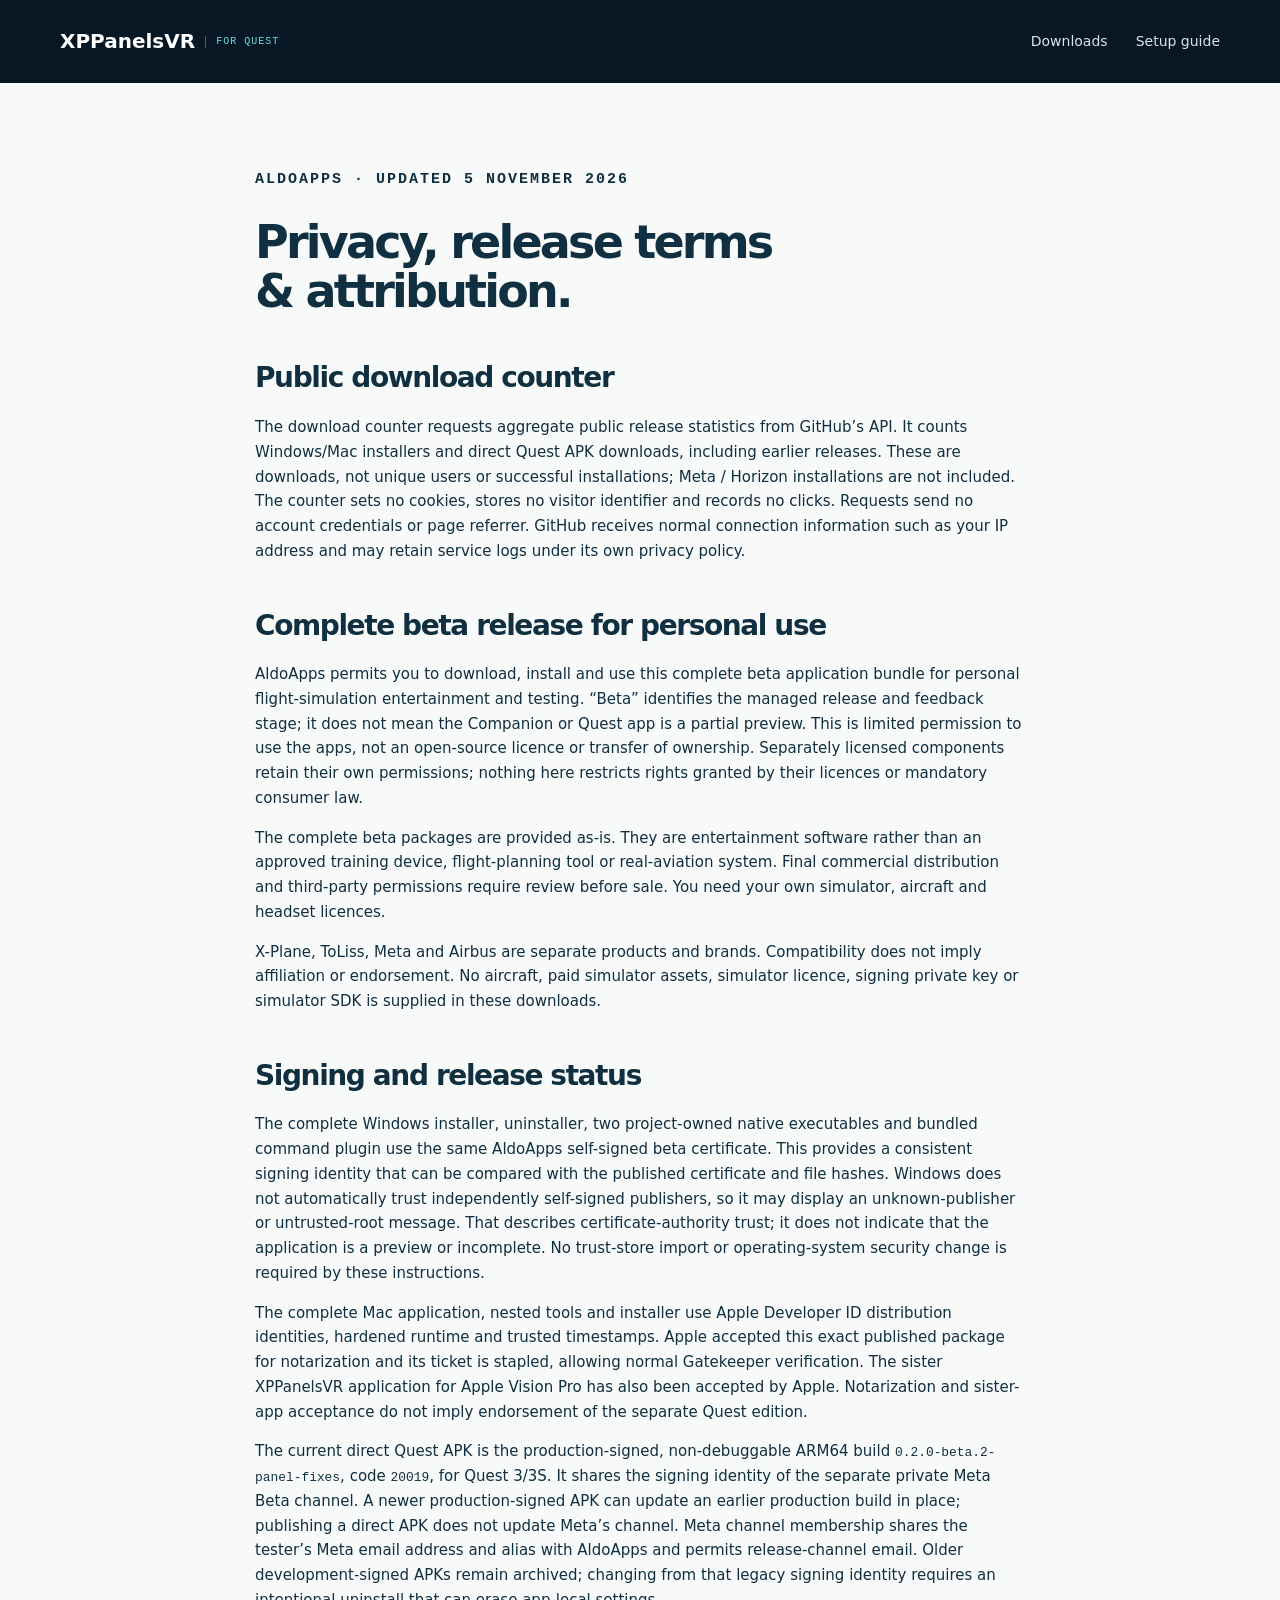
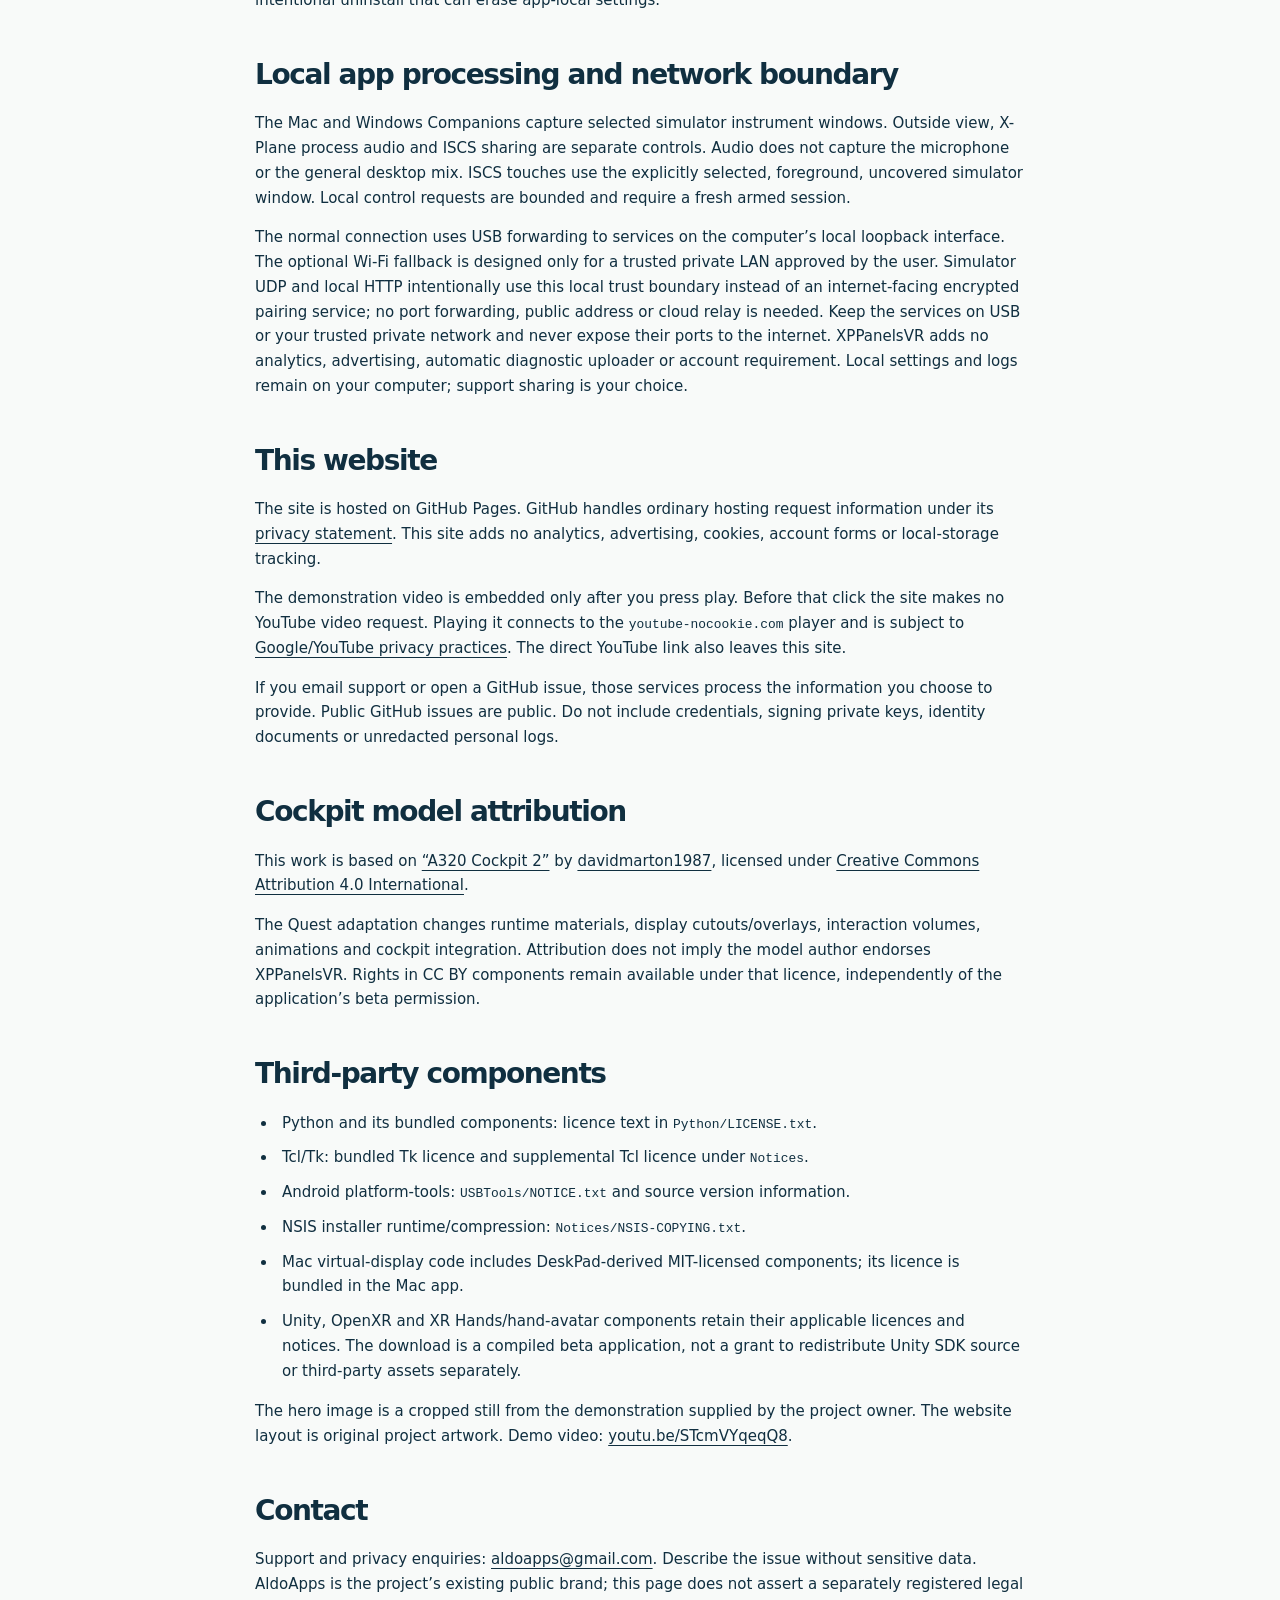
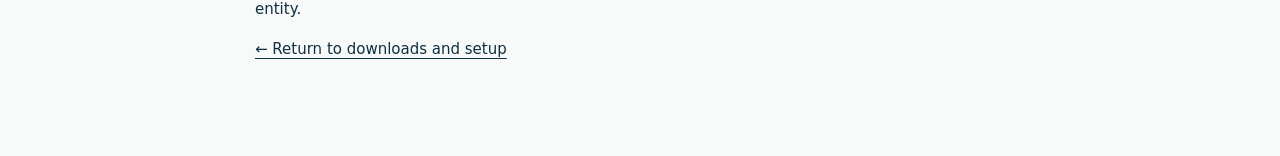
==== notices.html @ 9880e526 "Publish accepted Quest panel corrections and highlight Vision Pro edition" ====
<!doctype html><html lang="en"><head><meta charset="utf-8"><meta name="viewport" content="width=device-width,initial-scale=1"><title>Privacy, release terms &amp; attribution · XPPanelsVR for Quest</title><link rel="stylesheet" href="site.css?v=setup-20261015"><link rel="icon" href="assets/xppanelsvr-app-icon.png" type="image/png"></head><body><header class="nav"><a class="brand" href="index.html">XPPanelsVR <span>FOR QUEST</span></a><nav><a href="index.html#downloads">Downloads</a><a href="index.html#setup">Setup guide</a></nav></header><main class="legal wrap"><p class="eyebrow">ALDOAPPS · UPDATED 5 NOVEMBER 2026</p><h1>Privacy, release terms<br>&amp; attribution.</h1>
<h2>Public download counter</h2><p>The download counter requests aggregate public release statistics from GitHub’s API. It counts Windows/Mac installers and direct Quest APK downloads, including earlier releases. These are downloads, not unique users or successful installations; Meta / Horizon installations are not included. The counter sets no cookies, stores no visitor identifier and records no clicks. Requests send no account credentials or page referrer. GitHub receives normal connection information such as your IP address and may retain service logs under its own privacy policy.</p><h2>Complete beta release for personal use</h2><p>AldoApps permits you to download, install and use this complete beta application bundle for personal flight-simulation entertainment and testing. “Beta” identifies the managed release and feedback stage; it does not mean the Companion or Quest app is a partial preview. This is limited permission to use the apps, not an open-source licence or transfer of ownership. Separately licensed components retain their own permissions; nothing here restricts rights granted by their licences or mandatory consumer law.</p><p>The complete beta packages are provided as-is. They are entertainment software rather than an approved training device, flight-planning tool or real-aviation system. Final commercial distribution and third-party permissions require review before sale. You need your own simulator, aircraft and headset licences.</p><p>X-Plane, ToLiss, Meta and Airbus are separate products and brands. Compatibility does not imply affiliation or endorsement. No aircraft, paid simulator assets, simulator licence, signing private key or simulator SDK is supplied in these downloads.</p>
<h2>Signing and release status</h2><p>The complete Windows installer, uninstaller, two project-owned native executables and bundled command plugin use the same AldoApps self-signed beta certificate. This provides a consistent signing identity that can be compared with the published certificate and file hashes. Windows does not automatically trust independently self-signed publishers, so it may display an unknown-publisher or untrusted-root message. That describes certificate-authority trust; it does not indicate that the application is a preview or incomplete. No trust-store import or operating-system security change is required by these instructions.</p><p>The complete Mac application, nested tools and installer use Apple Developer ID distribution identities, hardened runtime and trusted timestamps. Apple accepted this exact published package for notarization and its ticket is stapled, allowing normal Gatekeeper verification. The sister XPPanelsVR application for Apple Vision Pro has also been accepted by Apple. Notarization and sister-app acceptance do not imply endorsement of the separate Quest edition.</p><p>The current direct Quest APK is the production-signed, non-debuggable ARM64 build <code>0.2.0-beta.2-panel-fixes</code>, code <code>20019</code>, for Quest 3/3S. It shares the signing identity of the separate private Meta Beta channel. A newer production-signed APK can update an earlier production build in place; publishing a direct APK does not update Meta’s channel. Meta channel membership shares the tester’s Meta email address and alias with AldoApps and permits release-channel email. Older development-signed APKs remain archived; changing from that legacy signing identity requires an intentional uninstall that can erase app-local settings.</p>
<h2>Local app processing and network boundary</h2><p>The Mac and Windows Companions capture selected simulator instrument windows. Outside view, X-Plane process audio and ISCS sharing are separate controls. Audio does not capture the microphone or the general desktop mix. ISCS touches use the explicitly selected, foreground, uncovered simulator window. Local control requests are bounded and require a fresh armed session.</p><p>The normal connection uses USB forwarding to services on the computer’s local loopback interface. The optional Wi-Fi fallback is designed only for a trusted private LAN approved by the user. Simulator UDP and local HTTP intentionally use this local trust boundary instead of an internet-facing encrypted pairing service; no port forwarding, public address or cloud relay is needed. Keep the services on USB or your trusted private network and never expose their ports to the internet. XPPanelsVR adds no analytics, advertising, automatic diagnostic uploader or account requirement. Local settings and logs remain on your computer; support sharing is your choice.</p>
<h2>This website</h2><p>The site is hosted on GitHub Pages. GitHub handles ordinary hosting request information under its <a href="https://docs.github.com/en/site-policy/privacy-policies/github-general-privacy-statement">privacy statement</a>. This site adds no analytics, advertising, cookies, account forms or local-storage tracking.</p><p>The demonstration video is embedded only after you press play. Before that click the site makes no YouTube video request. Playing it connects to the <code>youtube-nocookie.com</code> player and is subject to <a href="https://policies.google.com/privacy">Google/YouTube privacy practices</a>. The direct YouTube link also leaves this site.</p><p>If you email support or open a GitHub issue, those services process the information you choose to provide. Public GitHub issues are public. Do not include credentials, signing private keys, identity documents or unredacted personal logs.</p>
<h2>Cockpit model attribution</h2><p>This work is based on <a href="https://sketchfab.com/3d-models/a320-cockpit-2-5fb0c671a91042c1a9d8f2cf3e2df021">“A320 Cockpit 2”</a> by <a href="https://sketchfab.com/davidmarton1987">davidmarton1987</a>, licensed under <a href="https://creativecommons.org/licenses/by/4.0/">Creative Commons Attribution 4.0 International</a>.</p><p>The Quest adaptation changes runtime materials, display cutouts/overlays, interaction volumes, animations and cockpit integration. Attribution does not imply the model author endorses XPPanelsVR. Rights in CC BY components remain available under that licence, independently of the application’s beta permission.</p>
<h2>Third-party components</h2><ul><li>Python and its bundled components: licence text in <code>Python/LICENSE.txt</code>.</li><li>Tcl/Tk: bundled Tk licence and supplemental Tcl licence under <code>Notices</code>.</li><li>Android platform-tools: <code>USBTools/NOTICE.txt</code> and source version information.</li><li>NSIS installer runtime/compression: <code>Notices/NSIS-COPYING.txt</code>.</li><li>Mac virtual-display code includes DeskPad-derived MIT-licensed components; its licence is bundled in the Mac app.</li><li>Unity, OpenXR and XR Hands/hand-avatar components retain their applicable licences and notices. The download is a compiled beta application, not a grant to redistribute Unity SDK source or third-party assets separately.</li></ul><p>The hero image is a cropped still from the demonstration supplied by the project owner. The website layout is original project artwork. Demo video: <a href="https://youtu.be/STcmVYqeqQ8">youtu.be/STcmVYqeqQ8</a>.</p>
<h2>Contact</h2><p>Support and privacy enquiries: <a href="mailto:aldoapps@gmail.com">aldoapps@gmail.com</a>. Describe the issue without sensitive data. AldoApps is the project’s existing public brand; this page does not assert a separately registered legal entity.</p><p><a href="index.html">← Return to downloads and setup</a></p></main></body></html>
---- site.css ----
@charset "UTF-8";
:root{--ink:#102f40;--navy:#071723;--cyan:#66e0e1;--paper:#f8faf9;--muted:#57707b;--line:#cedbdc}*{box-sizing:border-box}html{scroll-behavior:smooth;scroll-padding-top:30px}body{margin:0;background:var(--paper);color:var(--ink);font:16px/1.65 "Segoe UI",system-ui,sans-serif}a{color:inherit;text-underline-offset:4px}a:hover{text-decoration-thickness:2px}button,a{touch-action:manipulation}button:focus-visible,a:focus-visible,summary:focus-visible{outline:3px solid #df8b2c;outline-offset:5px}.wrap{max-width:1240px;margin:auto;padding-left:40px;padding-right:40px}.skip{position:absolute;top:-100px;left:20px;z-index:9;background:white;padding:10px}.skip:focus{top:10px}.nav{display:flex;align-items:center;justify-content:space-between;gap:24px;padding-top:25px;padding-bottom:25px;background:var(--navy);color:white;max-width:none;padding-left:max(40px,calc((100vw - 1160px)/2));padding-right:max(40px,calc((100vw - 1160px)/2))}.brand{display:flex;align-items:center;gap:10px;font-weight:650;text-decoration:none;font-size:20px;white-space:nowrap}.brand span{font:10px/1.2 monospace;color:var(--cyan);letter-spacing:1px;border-left:1px solid #47606b;padding-left:10px}.nav nav{display:flex;gap:28px}.nav nav a{text-decoration:none;font-size:14px;color:#d8e6ea}.hero{max-width:none;background:var(--navy);color:white;display:grid;grid-template-columns:1fr 1.05fr;gap:55px;align-items:center;padding-top:80px;padding-bottom:90px;padding-left:max(40px,calc((100vw - 1160px)/2));padding-right:max(40px,calc((100vw - 1160px)/2))}.eyebrow{font:11px/1.6 ui-monospace,monospace;letter-spacing:2px;font-weight:600}.hero .eyebrow{color:#b5d8db}.dot{display:inline-block;width:7px;height:7px;border-radius:50%;background:var(--cyan);margin-right:8px}h1{font-size:clamp(42px,4.8vw,68px);line-height:1.07;letter-spacing:-2.8px;font-weight:550;margin:26px 0}h1 em{color:var(--cyan);font-style:normal}.intro{font-size:18px;max-width:520px;color:#c4d7de;line-height:1.7}.actions{display:flex;align-items:center;gap:26px;flex-wrap:wrap;margin:30px 0}.button{display:inline-flex;justify-content:center;align-items:center;gap:28px;padding:13px 22px;border-radius:4px;text-decoration:none;font-weight:650;font-size:14px;min-height:48px}.button:hover{filter:brightness(1.07)}.primary{background:var(--cyan);color:var(--navy)}.dark{background:var(--ink);color:white}.text-link{font-size:14px}.hero-note{font-size:11px;line-height:1.9;color:#8da9b8;margin-top:28px}.demo-shot{margin:0;min-width:0;overflow:hidden;border:1px solid #395363;background:#102633;border-radius:12px;box-shadow:0 30px 90px #0005}.demo-shot>a{display:block}.demo-shot img{display:block;width:100%;height:auto}.demo-shot figcaption{display:flex;justify-content:space-between;gap:12px;padding:15px 18px;color:#b5ced7;font-size:11px}.demo-shot figcaption a{color:var(--cyan);white-space:nowrap}.connection{background:#133341;color:#d7e7e9;font:10px ui-monospace,monospace;letter-spacing:1px;padding:24px 0}.connection .wrap{display:flex;align-items:center;justify-content:center;gap:20px}.connection i{height:1px;background:#537782;flex:1;max-width:75px}.connection strong{color:var(--cyan);font-weight:500}.minimum-requirements{background:#dce7e5;border-bottom:1px solid #c5d4d2}.minimum-requirements .wrap{display:flex;align-items:flex-start;gap:22px;padding-top:18px;padding-bottom:18px}.minimum-requirements strong{flex:0 0 auto;color:var(--ink);font-size:13px}.minimum-requirements span{color:#425f69;font-size:13px;line-height:1.55}.section{padding-top:90px;padding-bottom:90px}.section-heading{max-width:760px;margin-bottom:42px}.section-heading .eyebrow{color:#41717b}h2{font-size:clamp(30px,3.5vw,43px);line-height:1.2;letter-spacing:-1.4px;font-weight:550;margin:14px 0 20px}.section-heading>p:last-child{color:var(--muted);font-size:17px}h3{font-size:25px;line-height:1.3;letter-spacing:-.6px;font-weight:600;margin:14px 0 20px}.video-shell{background:#102633;border-radius:8px;aspect-ratio:16/9;overflow:hidden;max-width:100%}.video-load{height:100%;width:100%;border:0;color:#eaf5f4;background:radial-gradient(ellipse at 50% 100%,#285361,#0d2532 75%);display:flex;align-items:center;justify-content:center;flex-direction:column;gap:16px;cursor:pointer;font:inherit;padding:25px}.play{height:76px;width:76px;background:var(--cyan);color:var(--navy);display:grid;place-items:center;border-radius:50%;font-size:26px}.video-load strong{font-size:clamp(18px,3vw,28px);font-weight:550}.video-load>span:last-child{font-size:12px;color:#b4ced6}.video-shell iframe{border:0;width:100%;height:100%}.caption{font-size:11px;color:var(--muted);margin-top:14px}.pale{background:#eaf0ee}.download-grid{display:grid;grid-template-columns:repeat(3,minmax(0,1fr));gap:24px}.download{background:var(--paper);padding:32px;border:1px solid #cbd8d7;border-radius:6px}.platform{font:11px monospace;letter-spacing:1.5px;border-bottom:1px solid var(--line);padding-bottom:20px;display:flex;justify-content:space-between}.platform span{color:#78949a}.download h3{font-size:30px}.download>p:not(.badge){max-width:440px}.badge{font:9px/1.7 monospace;letter-spacing:.6px;color:#356274;margin:24px 0 12px}.small{font-size:12px;color:var(--muted)}.notice{border-left:3px solid #bf8b42;padding:4px 0 4px 15px;font-size:13px;line-height:1.7}.download>.button{width:100%;margin:0 0 7px}.download>a:last-child{font-size:12px}.verification{margin-top:35px;border-top:1px solid #c6d3d2;padding-top:15px}.verification h3{font-size:21px}.verification>p{max-width:850px;font-size:14px}pre{max-width:100%;overflow:auto;padding:20px;background:#102d3b;color:#d1f1ee;font:12px/1.9 ui-monospace,monospace;border-radius:5px}code{font-family:ui-monospace,monospace;font-size:.86em;overflow-wrap:anywhere}pre code{font-size:inherit;overflow-wrap:normal}.guide{display:grid;grid-template-columns:250px 1fr;gap:70px}.guide aside{align-self:start;position:sticky;top:25px;border-left:1px solid var(--line);display:flex;flex-direction:column;gap:17px;padding-left:20px;font-size:12px}.guide aside a{color:#53707a;text-decoration:none}.guide-body article{margin-bottom:55px;padding-bottom:35px;border-bottom:1px solid var(--line);scroll-margin-top:30px}.guide-body article:last-child{border:0;margin:0;padding:0}.guide-body p,.guide-body li,.guide-body dd{font-size:14px;color:#425e6b}ol,ul{padding-left:22px}li{padding-left:5px;margin:10px 0}.step{font:10px monospace!important;letter-spacing:1.5px;color:#327b88!important}dt{font-weight:650;margin-top:22px}dd{margin:6px 0 0}.faq{border-top:1px solid #bfcece;max-width:930px}.faq details{border-bottom:1px solid #bfcece;padding:22px 0}.faq summary{font-weight:600;cursor:pointer;padding-right:15px}.faq details p{max-width:800px;font-size:14px;color:#4c6874}.limits{margin-top:60px;max-width:930px;padding:28px 32px;background:#dce7e5;border-radius:6px}.limits h3{font-size:22px}.limits p,.limits li{font-size:13px;color:#425f69}.support{max-width:850px;margin-left:auto;margin-right:auto;text-align:center}.support>p{color:var(--muted)}.support .actions{justify-content:center}.support .small{max-width:650px;margin:20px auto}footer{border-top:1px solid var(--line);padding-top:30px;padding-bottom:35px;display:flex;gap:30px;justify-content:space-between;font-size:11px;color:var(--muted)}footer div{display:flex;gap:22px;flex-wrap:wrap;align-items:center}footer strong{color:var(--ink)}.legal{max-width:850px;padding-top:70px;padding-bottom:80px}.legal p,.legal li{font-size:15px}.legal h2{font-size:28px;margin-top:45px}.legal h1{font-size:46px;color:var(--ink)}@media(max-width:1000px){.download-grid{grid-template-columns:repeat(2,minmax(0,1fr))}.hero{gap:30px;padding-top:55px;padding-bottom:60px}.hero h1{font-size:48px}.guide{grid-template-columns:190px 1fr;gap:35px}}@media(max-width:720px){.wrap{padding-left:22px;padding-right:22px}.nav{padding:18px 22px;align-items:flex-start;flex-direction:column;gap:18px}.nav nav{gap:22px;font-size:12px;flex-wrap:wrap}.hero{grid-template-columns:1fr;padding:40px 22px 55px;gap:40px}.hero h1{font-size:53px;letter-spacing:-2px}.intro{font-size:16px}.demo-shot{width:100%;max-width:580px}.hero .eyebrow{overflow-wrap:anywhere}.demo-shot figcaption{padding:12px;font-size:10px}.connection .wrap{flex-wrap:wrap;gap:12px;justify-content:flex-start}.connection i{max-width:20px;flex:0 0 20px}.connection{font-size:9px;letter-spacing:.4px}.minimum-requirements .wrap{display:block}.minimum-requirements strong{display:block;margin-bottom:5px}.section{padding-top:55px;padding-bottom:55px}.download-grid{grid-template-columns:1fr}.download{padding:25px}.guide{display:block}.guide aside{position:static;display:grid;grid-template-columns:1fr 1fr;gap:12px;margin-bottom:40px;font-size:11px}.guide-body article{margin-bottom:36px;padding-bottom:24px}.limits{padding:20px}.caption{line-height:1.9}.video-load{gap:12px}.play{width:55px;height:55px;font-size:20px}footer{flex-direction:column;gap:15px}footer div{gap:18px}.legal h1{font-size:36px}pre{font-size:11px;padding:15px}}@media(prefers-reduced-motion:reduce){html{scroll-behavior:auto}}

.brand img{border-radius:12px;object-fit:cover}.download-app-icon{display:block;border-radius:18px;margin:22px 0 12px;object-fit:cover}

.download-stats{margin-top:32px;padding:26px;background:#fff;border:1px solid #c6d3d2;border-radius:6px}.download-stats h3{font-size:22px;margin-top:0}.download-counts{display:grid;grid-template-columns:repeat(4,minmax(0,1fr));gap:20px;margin:20px 0}.download-counts dt{font-size:12px;font-weight:500;margin:0;color:var(--muted)}.download-counts dd{font-size:32px;font-weight:700;margin:6px 0 0;color:var(--ink);overflow-wrap:anywhere}.download-stats p:last-child{margin-bottom:0}@media(max-width:720px){.download-counts{grid-template-columns:repeat(2,minmax(0,1fr))}.download-stats{padding:20px}.download-counts dd{font-size:27px}}
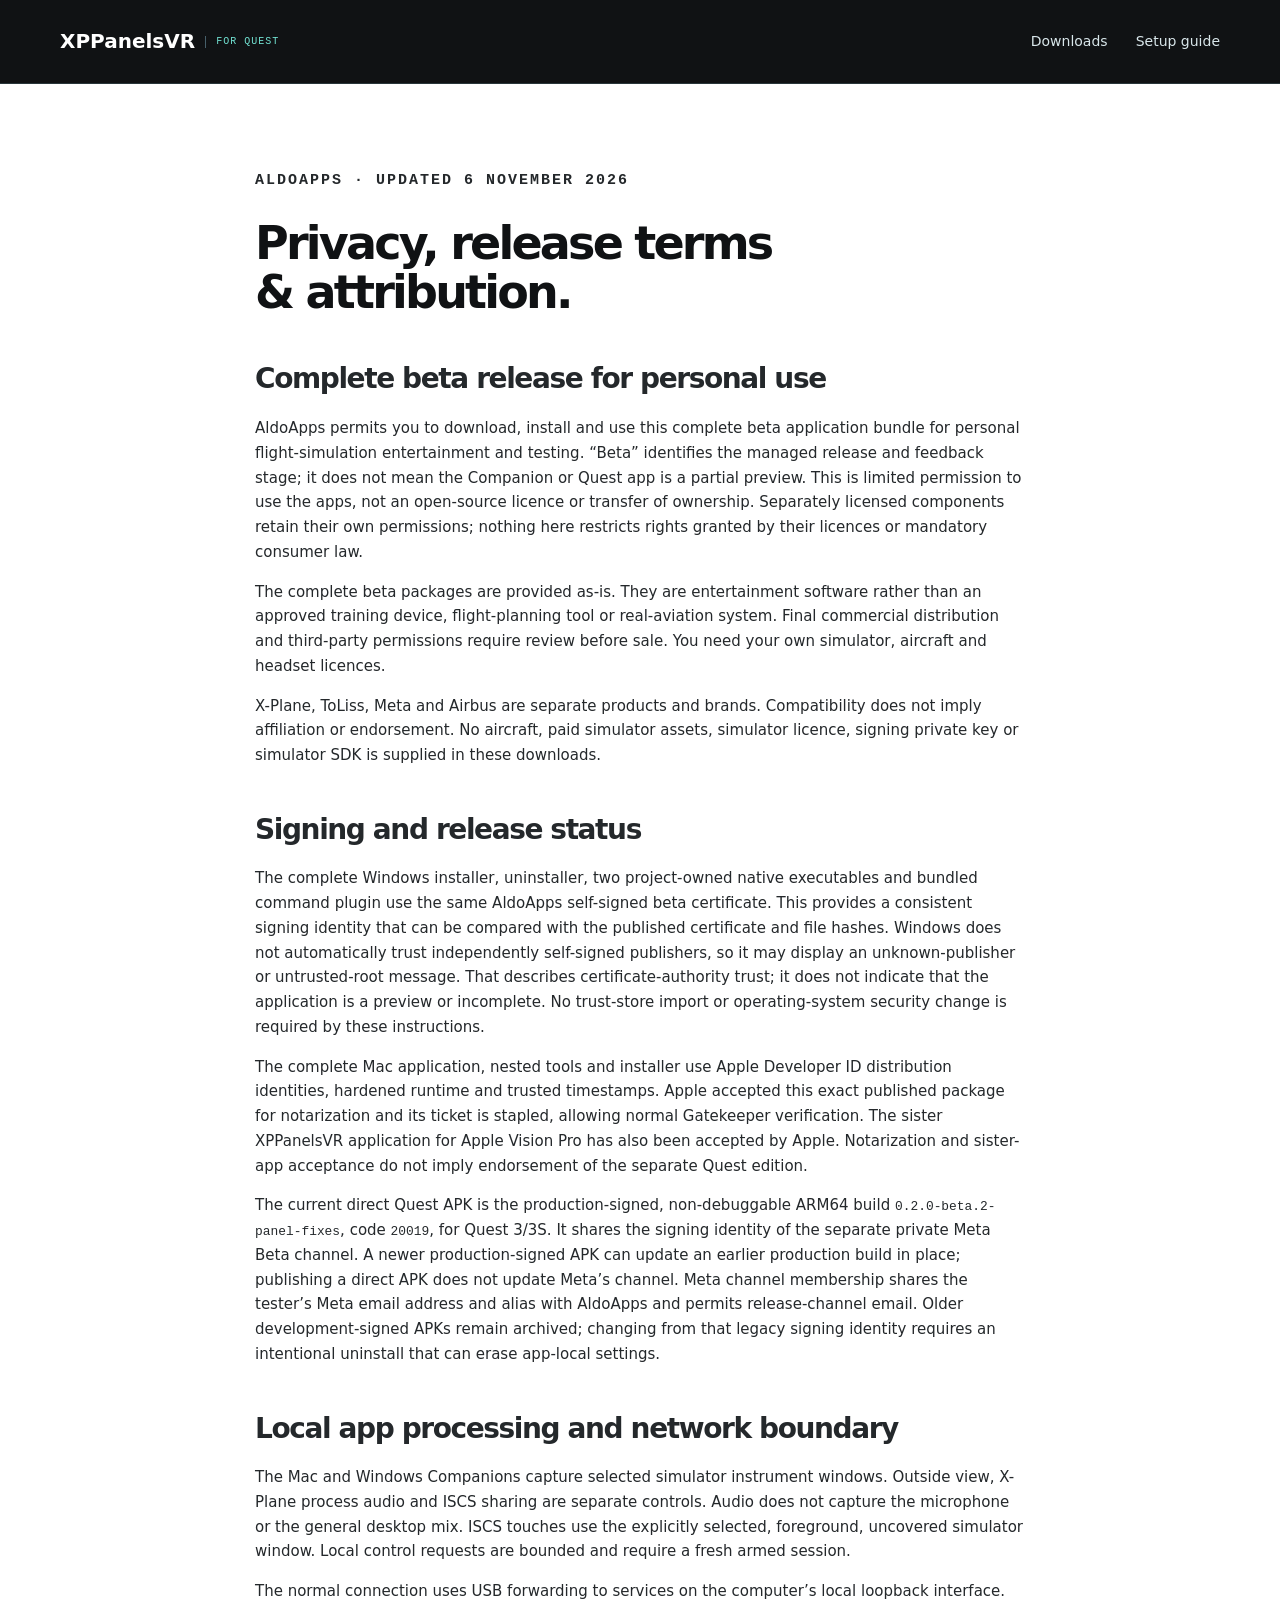
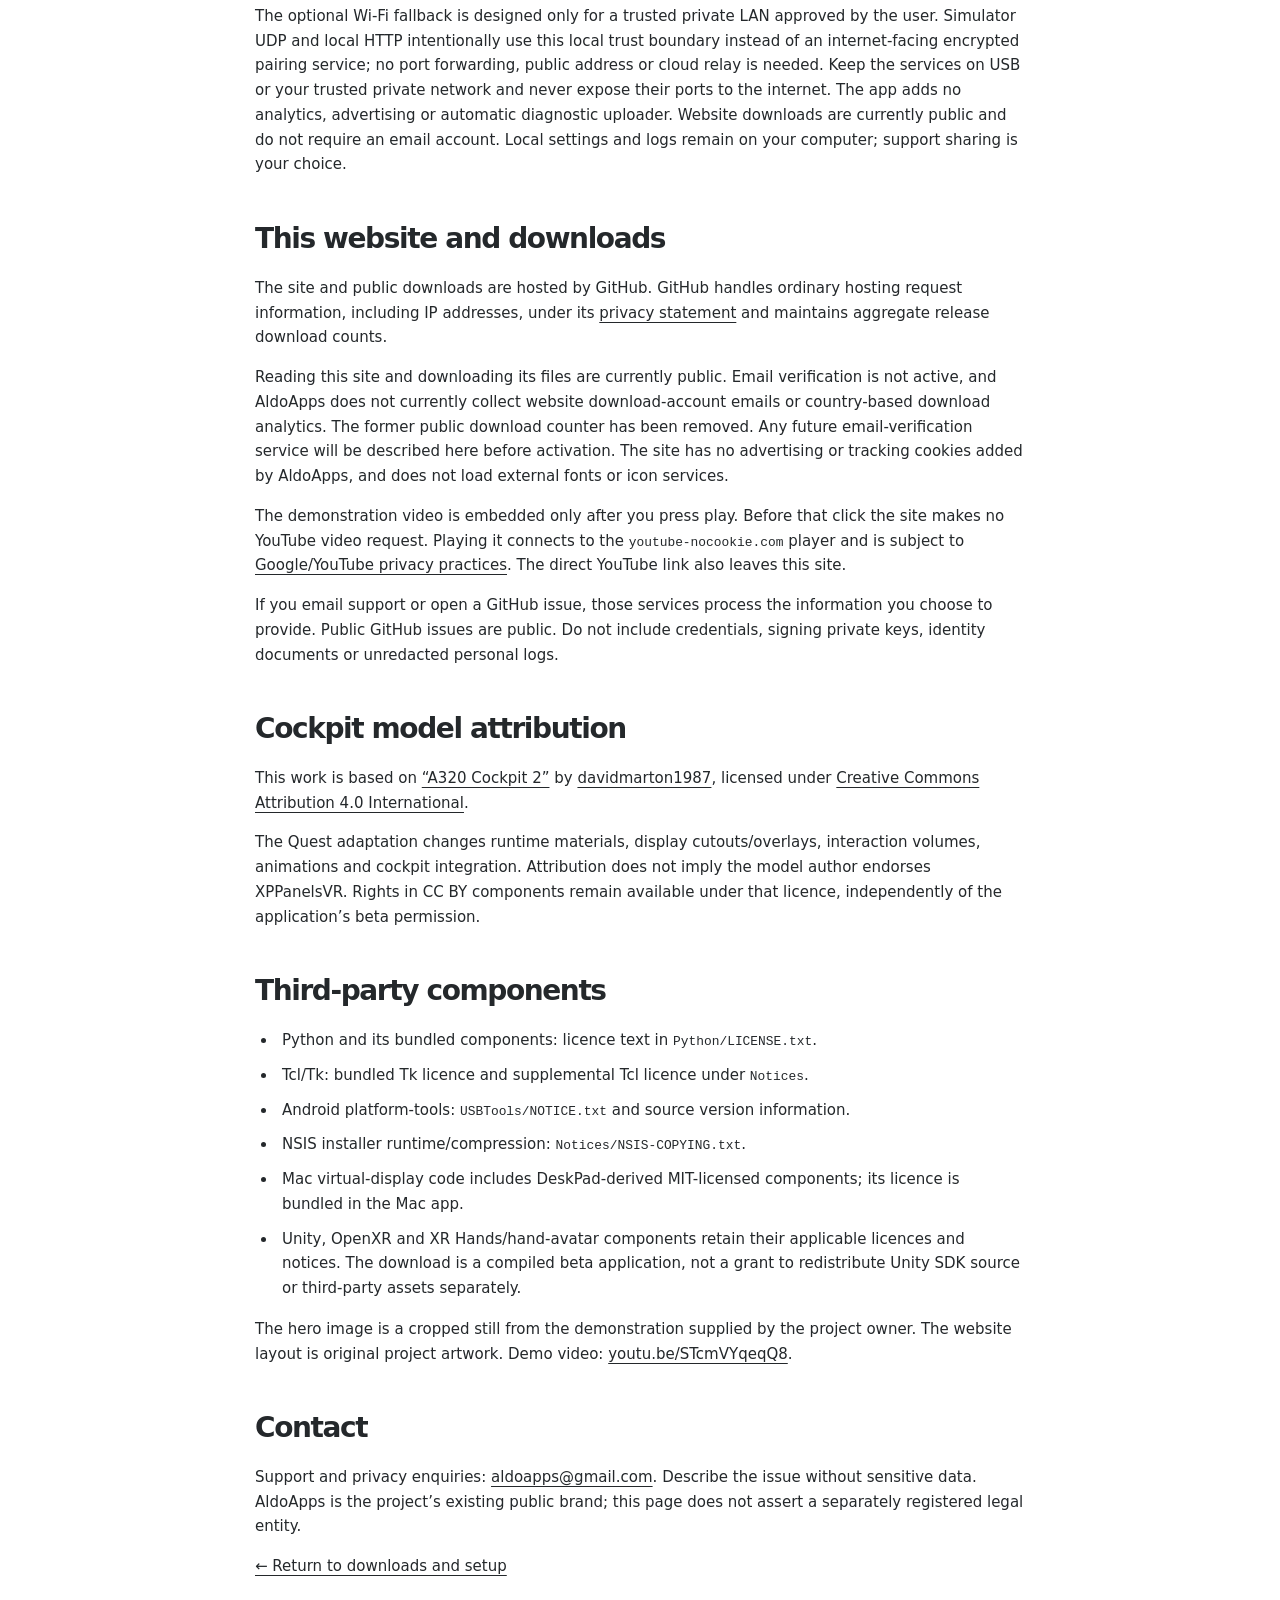
==== commit 9f25f6cc: "Publish reviewed Quest intro and platform download buttons" ====
--- a/notices.html
+++ b/notices.html
@@ -1,8 +1,8 @@
-<!doctype html><html lang="en"><head><meta charset="utf-8"><meta name="viewport" content="width=device-width,initial-scale=1"><title>Privacy, release terms &amp; attribution · XPPanelsVR for Quest</title><link rel="stylesheet" href="site.css?v=setup-20261015"><link rel="icon" href="assets/xppanelsvr-app-icon.png" type="image/png"></head><body><header class="nav"><a class="brand" href="index.html">XPPanelsVR <span>FOR QUEST</span></a><nav><a href="index.html#downloads">Downloads</a><a href="index.html#setup">Setup guide</a></nav></header><main class="legal wrap"><p class="eyebrow">ALDOAPPS · UPDATED 5 NOVEMBER 2026</p><h1>Privacy, release terms<br>&amp; attribution.</h1>
-<h2>Public download counter</h2><p>The download counter requests aggregate public release statistics from GitHub’s API. It counts Windows/Mac installers and direct Quest APK downloads, including earlier releases. These are downloads, not unique users or successful installations; Meta / Horizon installations are not included. The counter sets no cookies, stores no visitor identifier and records no clicks. Requests send no account credentials or page referrer. GitHub receives normal connection information such as your IP address and may retain service logs under its own privacy policy.</p><h2>Complete beta release for personal use</h2><p>AldoApps permits you to download, install and use this complete beta application bundle for personal flight-simulation entertainment and testing. “Beta” identifies the managed release and feedback stage; it does not mean the Companion or Quest app is a partial preview. This is limited permission to use the apps, not an open-source licence or transfer of ownership. Separately licensed components retain their own permissions; nothing here restricts rights granted by their licences or mandatory consumer law.</p><p>The complete beta packages are provided as-is. They are entertainment software rather than an approved training device, flight-planning tool or real-aviation system. Final commercial distribution and third-party permissions require review before sale. You need your own simulator, aircraft and headset licences.</p><p>X-Plane, ToLiss, Meta and Airbus are separate products and brands. Compatibility does not imply affiliation or endorsement. No aircraft, paid simulator assets, simulator licence, signing private key or simulator SDK is supplied in these downloads.</p>
+<!doctype html><html lang="en"><head><meta charset="utf-8"><meta name="viewport" content="width=device-width,initial-scale=1"><title>Privacy, release terms &amp; attribution · XPPanelsVR for Quest</title><link rel="stylesheet" href="site.css?v=setup-20261015"><link rel="icon" href="assets/xppanelsvr-app-icon.png" type="image/png"><script src="auth-config.js" defer></script><script src="download-auth.js" defer></script></head><body><header class="nav"><a class="brand" href="index.html">XPPanelsVR <span>FOR QUEST</span></a><nav><a href="index.html#downloads">Downloads</a><a href="index.html#setup">Setup guide</a></nav></header><main class="legal wrap"><p class="eyebrow">ALDOAPPS · UPDATED 6 NOVEMBER 2026</p><h1>Privacy, release terms<br>&amp; attribution.</h1>
+<h2>Complete beta release for personal use</h2><p>AldoApps permits you to download, install and use this complete beta application bundle for personal flight-simulation entertainment and testing. “Beta” identifies the managed release and feedback stage; it does not mean the Companion or Quest app is a partial preview. This is limited permission to use the apps, not an open-source licence or transfer of ownership. Separately licensed components retain their own permissions; nothing here restricts rights granted by their licences or mandatory consumer law.</p><p>The complete beta packages are provided as-is. They are entertainment software rather than an approved training device, flight-planning tool or real-aviation system. Final commercial distribution and third-party permissions require review before sale. You need your own simulator, aircraft and headset licences.</p><p>X-Plane, ToLiss, Meta and Airbus are separate products and brands. Compatibility does not imply affiliation or endorsement. No aircraft, paid simulator assets, simulator licence, signing private key or simulator SDK is supplied in these downloads.</p>
 <h2>Signing and release status</h2><p>The complete Windows installer, uninstaller, two project-owned native executables and bundled command plugin use the same AldoApps self-signed beta certificate. This provides a consistent signing identity that can be compared with the published certificate and file hashes. Windows does not automatically trust independently self-signed publishers, so it may display an unknown-publisher or untrusted-root message. That describes certificate-authority trust; it does not indicate that the application is a preview or incomplete. No trust-store import or operating-system security change is required by these instructions.</p><p>The complete Mac application, nested tools and installer use Apple Developer ID distribution identities, hardened runtime and trusted timestamps. Apple accepted this exact published package for notarization and its ticket is stapled, allowing normal Gatekeeper verification. The sister XPPanelsVR application for Apple Vision Pro has also been accepted by Apple. Notarization and sister-app acceptance do not imply endorsement of the separate Quest edition.</p><p>The current direct Quest APK is the production-signed, non-debuggable ARM64 build <code>0.2.0-beta.2-panel-fixes</code>, code <code>20019</code>, for Quest 3/3S. It shares the signing identity of the separate private Meta Beta channel. A newer production-signed APK can update an earlier production build in place; publishing a direct APK does not update Meta’s channel. Meta channel membership shares the tester’s Meta email address and alias with AldoApps and permits release-channel email. Older development-signed APKs remain archived; changing from that legacy signing identity requires an intentional uninstall that can erase app-local settings.</p>
-<h2>Local app processing and network boundary</h2><p>The Mac and Windows Companions capture selected simulator instrument windows. Outside view, X-Plane process audio and ISCS sharing are separate controls. Audio does not capture the microphone or the general desktop mix. ISCS touches use the explicitly selected, foreground, uncovered simulator window. Local control requests are bounded and require a fresh armed session.</p><p>The normal connection uses USB forwarding to services on the computer’s local loopback interface. The optional Wi-Fi fallback is designed only for a trusted private LAN approved by the user. Simulator UDP and local HTTP intentionally use this local trust boundary instead of an internet-facing encrypted pairing service; no port forwarding, public address or cloud relay is needed. Keep the services on USB or your trusted private network and never expose their ports to the internet. XPPanelsVR adds no analytics, advertising, automatic diagnostic uploader or account requirement. Local settings and logs remain on your computer; support sharing is your choice.</p>
-<h2>This website</h2><p>The site is hosted on GitHub Pages. GitHub handles ordinary hosting request information under its <a href="https://docs.github.com/en/site-policy/privacy-policies/github-general-privacy-statement">privacy statement</a>. This site adds no analytics, advertising, cookies, account forms or local-storage tracking.</p><p>The demonstration video is embedded only after you press play. Before that click the site makes no YouTube video request. Playing it connects to the <code>youtube-nocookie.com</code> player and is subject to <a href="https://policies.google.com/privacy">Google/YouTube privacy practices</a>. The direct YouTube link also leaves this site.</p><p>If you email support or open a GitHub issue, those services process the information you choose to provide. Public GitHub issues are public. Do not include credentials, signing private keys, identity documents or unredacted personal logs.</p>
+<h2>Local app processing and network boundary</h2><p>The Mac and Windows Companions capture selected simulator instrument windows. Outside view, X-Plane process audio and ISCS sharing are separate controls. Audio does not capture the microphone or the general desktop mix. ISCS touches use the explicitly selected, foreground, uncovered simulator window. Local control requests are bounded and require a fresh armed session.</p><p>The normal connection uses USB forwarding to services on the computer’s local loopback interface. The optional Wi-Fi fallback is designed only for a trusted private LAN approved by the user. Simulator UDP and local HTTP intentionally use this local trust boundary instead of an internet-facing encrypted pairing service; no port forwarding, public address or cloud relay is needed. Keep the services on USB or your trusted private network and never expose their ports to the internet. The app adds no analytics, advertising or automatic diagnostic uploader. Website downloads are currently public and do not require an email account. Local settings and logs remain on your computer; support sharing is your choice.</p>
+<h2>This website and downloads</h2><p>The site and public downloads are hosted by GitHub. GitHub handles ordinary hosting request information, including IP addresses, under its <a href="https://docs.github.com/en/site-policy/privacy-policies/github-general-privacy-statement">privacy statement</a> and maintains aggregate release download counts.</p><p>Reading this site and downloading its files are currently public. Email verification is not active, and AldoApps does not currently collect website download-account emails or country-based download analytics. The former public download counter has been removed. Any future email-verification service will be described here before activation. The site has no advertising or tracking cookies added by AldoApps, and does not load external fonts or icon services.</p><p>The demonstration video is embedded only after you press play. Before that click the site makes no YouTube video request. Playing it connects to the <code>youtube-nocookie.com</code> player and is subject to <a href="https://policies.google.com/privacy">Google/YouTube privacy practices</a>. The direct YouTube link also leaves this site.</p><p>If you email support or open a GitHub issue, those services process the information you choose to provide. Public GitHub issues are public. Do not include credentials, signing private keys, identity documents or unredacted personal logs.</p>
 <h2>Cockpit model attribution</h2><p>This work is based on <a href="https://sketchfab.com/3d-models/a320-cockpit-2-5fb0c671a91042c1a9d8f2cf3e2df021">“A320 Cockpit 2”</a> by <a href="https://sketchfab.com/davidmarton1987">davidmarton1987</a>, licensed under <a href="https://creativecommons.org/licenses/by/4.0/">Creative Commons Attribution 4.0 International</a>.</p><p>The Quest adaptation changes runtime materials, display cutouts/overlays, interaction volumes, animations and cockpit integration. Attribution does not imply the model author endorses XPPanelsVR. Rights in CC BY components remain available under that licence, independently of the application’s beta permission.</p>
 <h2>Third-party components</h2><ul><li>Python and its bundled components: licence text in <code>Python/LICENSE.txt</code>.</li><li>Tcl/Tk: bundled Tk licence and supplemental Tcl licence under <code>Notices</code>.</li><li>Android platform-tools: <code>USBTools/NOTICE.txt</code> and source version information.</li><li>NSIS installer runtime/compression: <code>Notices/NSIS-COPYING.txt</code>.</li><li>Mac virtual-display code includes DeskPad-derived MIT-licensed components; its licence is bundled in the Mac app.</li><li>Unity, OpenXR and XR Hands/hand-avatar components retain their applicable licences and notices. The download is a compiled beta application, not a grant to redistribute Unity SDK source or third-party assets separately.</li></ul><p>The hero image is a cropped still from the demonstration supplied by the project owner. The website layout is original project artwork. Demo video: <a href="https://youtu.be/STcmVYqeqQ8">youtu.be/STcmVYqeqQ8</a>.</p>
 <h2>Contact</h2><p>Support and privacy enquiries: <a href="mailto:aldoapps@gmail.com">aldoapps@gmail.com</a>. Describe the issue without sensitive data. AldoApps is the project’s existing public brand; this page does not assert a separately registered legal entity.</p><p><a href="index.html">← Return to downloads and setup</a></p></main></body></html>
--- a/site.css
+++ b/site.css
@@ -4,3 +4,103 @@
 .brand img{border-radius:12px;object-fit:cover}.download-app-icon{display:block;border-radius:18px;margin:22px 0 12px;object-fit:cover}
 
 .download-stats{margin-top:32px;padding:26px;background:#fff;border:1px solid #c6d3d2;border-radius:6px}.download-stats h3{font-size:22px;margin-top:0}.download-counts{display:grid;grid-template-columns:repeat(4,minmax(0,1fr));gap:20px;margin:20px 0}.download-counts dt{font-size:12px;font-weight:500;margin:0;color:var(--muted)}.download-counts dd{font-size:32px;font-weight:700;margin:6px 0 0;color:var(--ink);overflow-wrap:anywhere}.download-stats p:last-child{margin-bottom:0}@media(max-width:720px){.download-counts{grid-template-columns:repeat(2,minmax(0,1fr))}.download-stats{padding:20px}.download-counts dd{font-size:27px}}
+
+.account-panel{background:#101f23;color:#fff;padding:36px 24px;border-top:4px solid #72e3d3}
+.account-inner{max-width:1104px;margin:0 auto}
+.account-kicker{font:700 11px/1.5 ui-monospace,monospace;letter-spacing:1.5px;color:#72e3d3;margin:0 0 10px}
+.account-panel h2{font-size:clamp(25px,3vw,34px);line-height:1.2;letter-spacing:-.5px;margin:0 0 10px}
+.account-copy{max-width:730px;color:#d4e0e1;font-size:15px;line-height:1.65;margin:0 0 20px}
+.account-state{min-height:24px;color:#bcece4;font-size:14px;font-weight:600}
+.account-state.is-error{color:#ffb4a7}
+.account-form{max-width:760px}
+.account-form label{display:block;font-size:13px;font-weight:650;margin:10px 0 7px}
+.account-row{display:flex;gap:10px;flex-wrap:wrap}
+.account-row input{flex:1 1 260px;min-width:0;min-height:48px;border:1px solid #718387;border-radius:6px;padding:10px 13px;font:inherit;background:#fff;color:#101214}
+.account-row button,.account-sign-out{min-height:48px;padding:10px 18px;border:0;border-radius:6px;background:#72e3d3;color:#0a2421;font:inherit;font-size:14px;font-weight:650;line-height:1.4;cursor:pointer}
+.account-row button:hover,.account-sign-out:hover{filter:brightness(.93)}
+.account-code-wrap{margin-top:12px}
+.account-signed-in{font-size:14px;color:#d4e0e1}.account-signed-in p{display:inline-block;margin:0 12px 12px 0}
+.account-privacy{font-size:12px;color:#bdc9cb;margin:18px 0 0}.account-privacy a{color:#72e3d3}
+@media(max-width:600px){.account-panel{padding:30px 22px}.account-row{display:grid;grid-template-columns:1fr}.account-row input{width:100%}.account-row button{width:100%}}
+
+/* Centered, product-first hero and a clearer download hierarchy. */
+:root{--ink:#13272d;--navy:#101214;--cyan:#72e3d3;--paper:#fff;--muted:#52666c;--line:#d8e2e0}
+body{background:#f7f9f8;color:#1b2b30}
+.nav{border-bottom:1px solid #29363a}
+.nav nav a{transition:color .18s ease}
+.hero{grid-template-columns:minmax(0,1fr);gap:0;justify-items:center;text-align:center;padding-top:70px;padding-bottom:64px;background:radial-gradient(ellipse at 50% 0%,rgba(64,155,153,.17),transparent 54%),linear-gradient(180deg,#111c20 0%,#101214 100%)}
+.hero>div{width:min(100%,960px);display:flex;flex-direction:column;align-items:center}
+.hero .eyebrow{margin:0 0 18px;color:#9fded6;letter-spacing:1.7px}
+.hero h1{max-width:100%;font-size:clamp(48px,6vw,76px);line-height:1.04;letter-spacing:-2.7px;margin:0 0 20px}
+.hero h1 em{color:#72e3d3}
+.hero .intro{max-width:760px;margin:0 auto;color:#d0dcde;font-size:18px;line-height:1.65}
+.hero .actions{justify-content:center;margin:27px 0 12px;gap:14px}
+.hero .button{border-radius:9px;padding-inline:24px;min-height:52px}
+.hero .text-link{padding:12px 8px;color:#d9e6e5}
+.hero-note{max-width:720px;margin:12px 0 0;color:#a4b9bd;line-height:1.8}
+.demo-shot{width:min(100%,980px);margin:40px auto 0;border:1px solid #35525a;border-radius:16px;box-shadow:0 26px 72px rgba(0,0,0,.34)}
+.demo-shot img{aspect-ratio:16/9;object-fit:cover}
+.demo-shot figcaption{padding:14px 18px;font-size:12px}
+.connection{padding:21px 0;background:#173239}
+.minimum-requirements .wrap{max-width:1160px;padding-top:20px;padding-bottom:20px}
+.section{padding-top:82px;padding-bottom:82px}
+#downloads.section{padding-top:88px;padding-bottom:88px}
+#downloads .section-heading{max-width:860px;margin:0 auto 42px;text-align:center}
+#downloads .section-heading .eyebrow{color:#277d7d}
+#downloads .section-heading h2{max-width:780px;margin-inline:auto}
+#downloads .section-heading>p:last-child{font-size:16px;line-height:1.7}
+#downloads .section-heading .small{max-width:740px;margin:18px auto 0;padding:12px 16px;border:1px solid #d5e2df;border-radius:10px;background:rgba(255,255,255,.64);line-height:1.7}
+.download-grid{gap:22px;align-items:stretch}
+#downloads .download{position:relative;display:flex;flex-direction:column;min-width:0;padding:28px;border:1px solid #d1ddda;border-radius:14px;background:#fff;box-shadow:0 10px 28px rgba(24,54,55,.06);transition:transform .18s ease,box-shadow .18s ease,border-color .18s ease}
+#downloads .download::before{content:"";position:absolute;inset:0 18px auto;height:3px;border-radius:0 0 4px 4px;background:#c9d9d6}
+#downloads .download:hover{transform:translateY(-3px);box-shadow:0 18px 38px rgba(24,54,55,.11);border-color:#a9c9c4}
+#downloads .download:has(#quest-download){border-color:#86cfc3;background:linear-gradient(180deg,#f3fbf8 0%,#fff 150px);box-shadow:0 14px 34px rgba(28,97,89,.12)}
+#downloads .download:has(#quest-download)::before{background:#51cbbb}
+#downloads .download .platform{padding-bottom:16px;border-color:#e0e8e6;color:#31535a}
+#downloads .download h3{font-size:26px;line-height:1.2;margin:20px 0 14px;letter-spacing:-.7px}
+#downloads .download p{line-height:1.7}
+#downloads .download .badge{margin:20px 0 9px;color:#257773;font-weight:700}
+#downloads .download .button{width:100%;min-height:50px;border-radius:8px;justify-content:space-between;padding-inline:16px;margin-top:auto}
+#downloads .download-app-icon{width:68px;height:68px;border-radius:16px;margin:18px 0 0;box-shadow:0 8px 20px rgba(13,48,45,.12)}
+#downloads .download .notice{background:#faf8f1;border-left-color:#c49145;border-radius:0 8px 8px 0;padding:10px 12px;font-size:12px}
+#downloads .download>a:not(.button){display:inline-block;margin-top:10px;font-size:12px;line-height:1.55;color:#176c70}
+.verification{margin-top:42px;border-top:1px solid #cbd9d6;padding-top:24px}
+.verification h3{font-size:23px}
+.verification pre{border-radius:10px}
+.guide aside{border-color:#cbd9d6}
+.faq{border-color:#cbd9d6}
+.faq details{border-color:#cbd9d6}
+footer{border-color:#d9e2e0}
+@media(max-width:900px){.hero{padding:58px 28px 54px}.hero h1{font-size:clamp(44px,7vw,64px)}.demo-shot{margin-top:32px}.download-grid{grid-template-columns:repeat(2,minmax(0,1fr))}.download-grid .download:last-child{grid-column:1/-1;width:min(100%,620px);justify-self:center}}
+@media(max-width:600px){.nav{padding:13px 18px}.brand{font-size:16px}.nav nav{gap:14px}.nav nav a{font-size:11px}.nav nav a:first-child{display:none}.hero{padding:52px 20px 42px}.hero .eyebrow{font-size:10px;letter-spacing:1.15px;line-height:1.8}.hero h1{font-size:clamp(38px,11vw,48px);letter-spacing:-1.6px;line-height:1.06;margin-bottom:16px}.hero .intro{font-size:15px;line-height:1.6}.hero .actions{margin:22px 0 8px;gap:8px}.hero .button{padding:11px 15px;min-height:46px;font-size:12px}.hero .text-link{font-size:12px}.hero-note{font-size:10px;line-height:1.7}.demo-shot{margin-top:26px;border-radius:12px}.demo-shot figcaption{padding:11px 12px;font-size:10px;flex-wrap:wrap}.connection{padding:16px 0}.connection .wrap{display:grid;grid-template-columns:1fr auto 1fr;gap:10px 8px;text-align:center;font-size:9px;line-height:1.5}.connection i{max-width:none}.connection i:nth-of-type(2){display:none}.connection i:nth-of-type(3){display:none}.connection .wrap>span:last-child{grid-column:1/-1}.minimum-requirements .wrap{display:block;padding:16px 20px}.minimum-requirements strong{display:block;margin-bottom:6px}.minimum-requirements span{display:block;font-size:12px}.section,#downloads.section{padding:58px 20px}.section-heading{margin-bottom:28px}#downloads .section-heading{margin-bottom:28px}#downloads .section-heading h2{font-size:29px}#downloads .section-heading>p:last-child{font-size:14px}.download-grid{grid-template-columns:1fr;gap:16px}#downloads .download-grid .download:last-child{grid-column:auto;width:100%}#downloads .download{padding:24px;border-radius:12px}#downloads .download h3{font-size:24px}.verification{margin-top:30px}.verification pre{padding:15px;font-size:11px}}
+@media(prefers-reduced-motion:reduce){.download{transition:none!important}}
+
+/* Match the centered Vision Pro introduction: the Quest app mark leads, then the product and its downloads. */
+.hero{display:block;grid-template-columns:none;text-align:center;padding:268px 24px 38px;background:#101214 url("assets/xppanelsvr-app-icon.png") no-repeat center -35px;background-size:365px}
+.hero>div,.hero .hero-inner{width:auto;max-width:960px;margin:0 auto;display:block}
+.hero .eyebrow{margin:0 0 14px;color:#72e3d3;letter-spacing:1px}
+.hero h1{max-width:100%;font-size:clamp(44px,5.6vw,64px);line-height:1.12;letter-spacing:-1.8px;margin:0 auto 18px}
+.hero h1 em{color:#72e3d3}
+.hero .app-store-note{font-size:18px;line-height:1.6;margin:0 auto 22px;color:#e7efef}
+.hero .app-store-note a{color:#72e3d3;font-weight:650;text-underline-offset:3px}
+.hero .intro{font-size:18px;line-height:1.6;color:#c9d2d6;max-width:760px;margin:0 auto 24px}
+.hero .actions{display:flex;justify-content:center;align-items:center;gap:14px;margin:26px 0 0}
+.hero .actions .button{border-radius:6px;min-height:48px;padding:13px 20px}
+.hero .actions .secondary{background:#fff;color:#102b27}
+.hero-note{margin:18px 0 0;color:#b4bfc3;font-size:12px;line-height:1.9}
+.connection{background:#172d2c}
+.connection strong{color:#72e3d3}
+@media(max-width:900px){.hero{padding:245px 26px 38px;background-size:330px;background-position:center -34px}.hero .actions{gap:10px}.hero .actions .button{padding-inline:15px;font-size:13px}}
+@media(max-width:600px){.hero{padding:215px 20px 32px;background-size:300px;background-position:center -32px}.hero .eyebrow{font-size:10px;letter-spacing:.75px;line-height:1.7}.hero h1{font-size:36px;line-height:1.12;letter-spacing:-1px;max-width:350px;margin:0 auto 16px}.hero .app-store-note{font-size:15px;max-width:360px;margin-bottom:18px}.hero .intro{font-size:15px;max-width:350px;margin-bottom:20px}.hero .actions{flex-direction:column;align-items:center;gap:9px;margin-top:20px}.hero .actions .button{width:min(100%,340px);min-height:46px;font-size:13px}.hero-note{font-size:10px;line-height:1.7}.connection{padding:16px 0}}
+.platform-icon{display:inline-block;width:18px;height:18px;flex:0 0 18px;fill:currentColor;vertical-align:middle}
+.hero .actions .button{gap:10px}
+#downloads .download .button{justify-content:flex-start;gap:12px}
+
+:root{--ink:#101214;--navy:#101214;--cyan:#72e3d3;--paper:#fff;--muted:#525e63;--line:#d8dfe0}
+body{font-family:-apple-system,BlinkMacSystemFont,"Segoe UI",system-ui,sans-serif;background:#fff;color:#24282b}
+.nav,.hero{background-color:#101214}.hero h1{font-weight:650;letter-spacing:0}.hero .eyebrow{color:#72e3d3}
+.brand span{color:#72e3d3}.nav nav a:hover{color:#72e3d3}
+.button{border-radius:6px}.primary{background:#72e3d3;color:#0a2421}
+.connection{background:#172d2c}.connection strong{color:#72e3d3}
+a:focus-visible,button:focus-visible,summary:focus-visible{outline-color:#72e3d3}
+.download{border-radius:8px}.demo-shot{border-radius:8px}
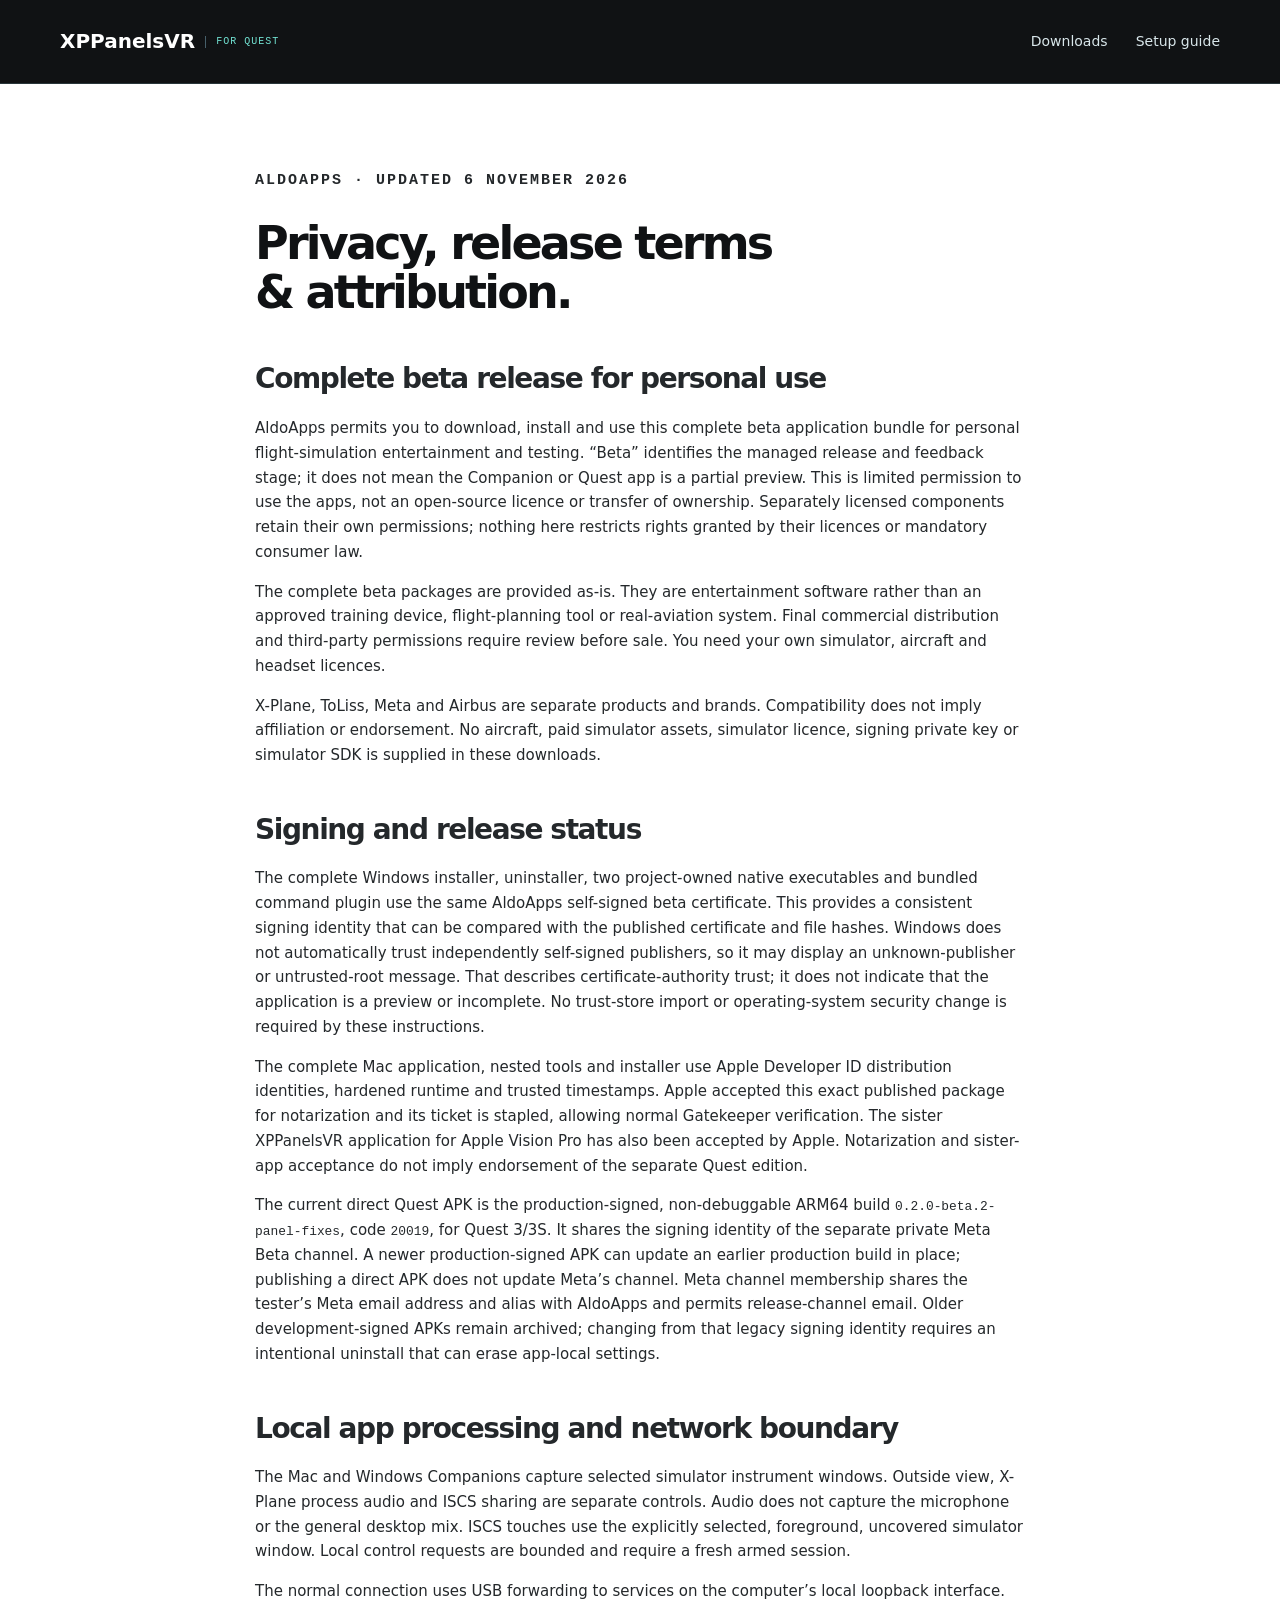
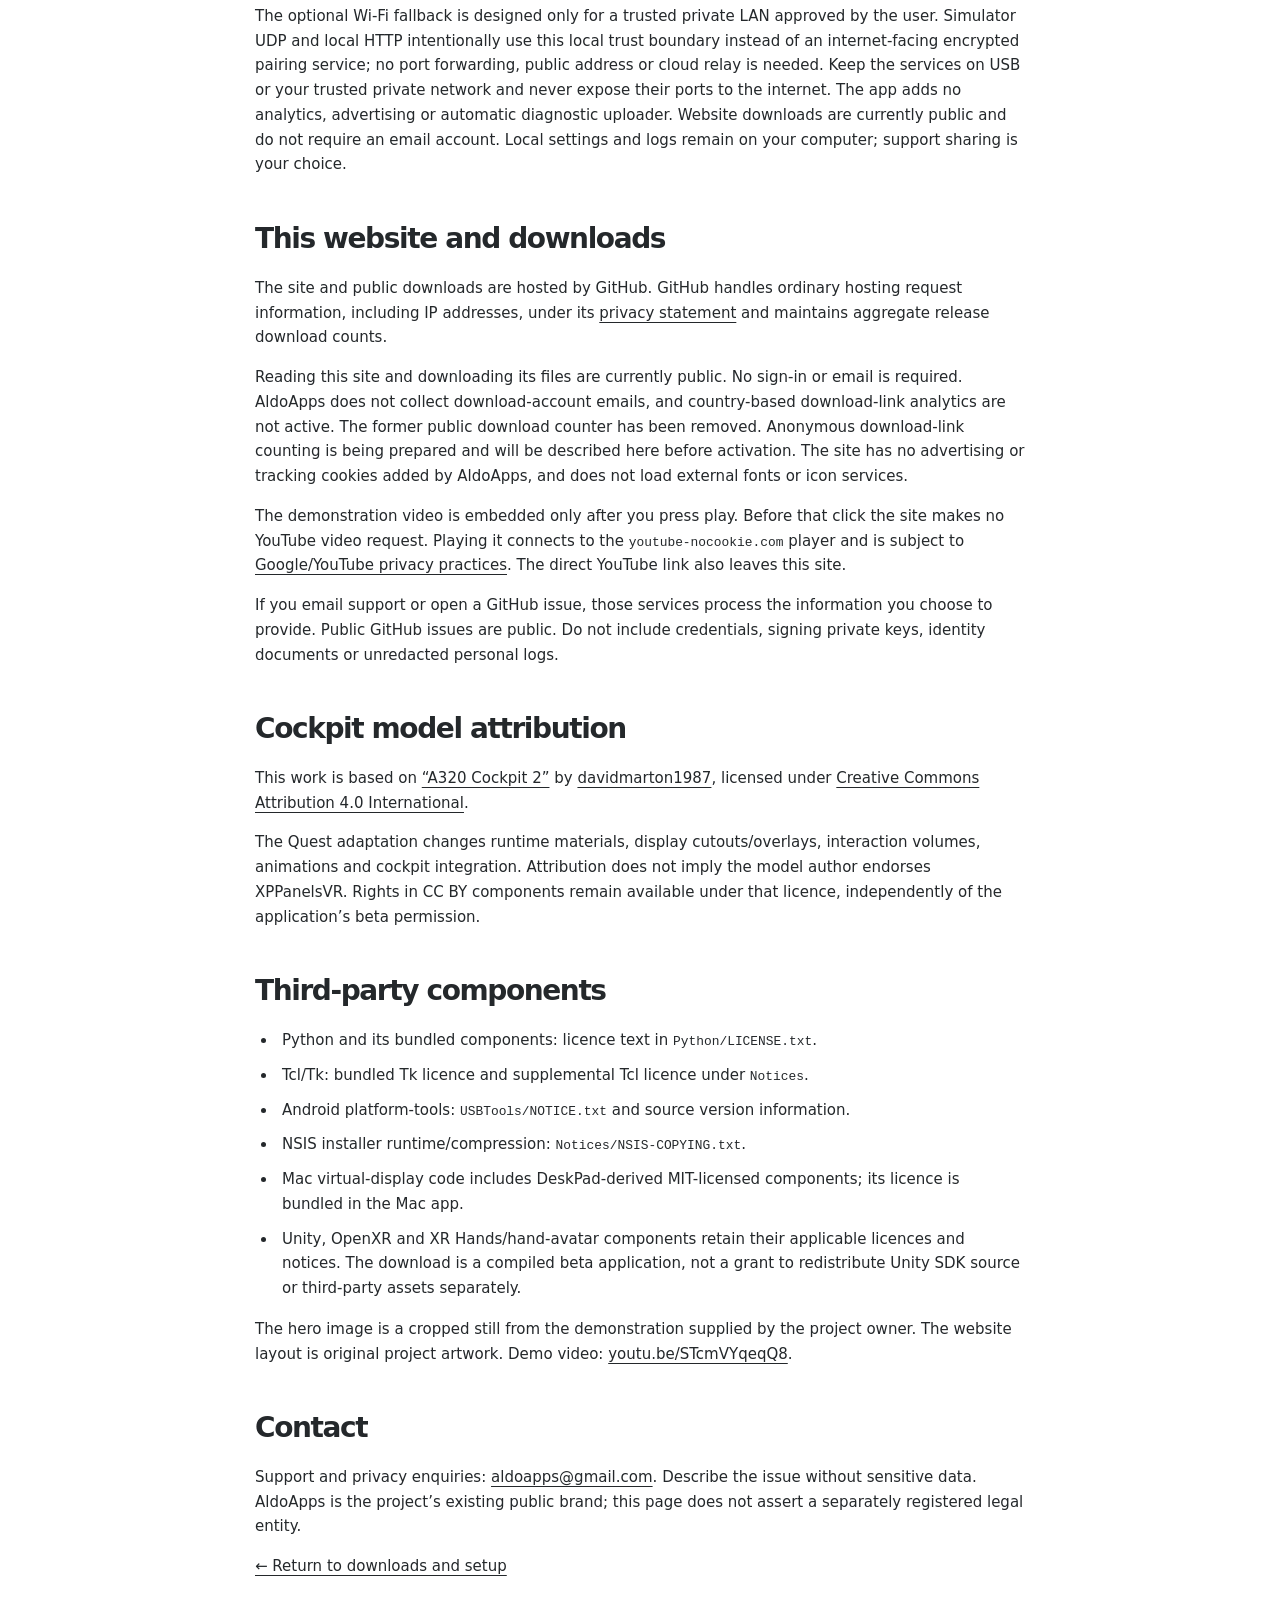
==== commit fc8c3d1c: "Wire optional anonymous analytics with direct GitHub downloads" ====
--- a/notices.html
+++ b/notices.html
@@ -1,8 +1,8 @@
-<!doctype html><html lang="en"><head><meta charset="utf-8"><meta name="viewport" content="width=device-width,initial-scale=1"><title>Privacy, release terms &amp; attribution · XPPanelsVR for Quest</title><link rel="stylesheet" href="site.css?v=setup-20261015"><link rel="icon" href="assets/xppanelsvr-app-icon.png" type="image/png"><script src="auth-config.js" defer></script><script src="download-auth.js" defer></script></head><body><header class="nav"><a class="brand" href="index.html">XPPanelsVR <span>FOR QUEST</span></a><nav><a href="index.html#downloads">Downloads</a><a href="index.html#setup">Setup guide</a></nav></header><main class="legal wrap"><p class="eyebrow">ALDOAPPS · UPDATED 6 NOVEMBER 2026</p><h1>Privacy, release terms<br>&amp; attribution.</h1>
+<!doctype html><html lang="en"><head><meta charset="utf-8"><meta name="viewport" content="width=device-width,initial-scale=1"><title>Privacy, release terms &amp; attribution · XPPanelsVR for Quest</title><link rel="stylesheet" href="site.css?v=setup-20261015"><link rel="icon" href="assets/xppanelsvr-app-icon.png" type="image/png"></head><body><header class="nav"><a class="brand" href="index.html">XPPanelsVR <span>FOR QUEST</span></a><nav><a href="index.html#downloads">Downloads</a><a href="index.html#setup">Setup guide</a></nav></header><main class="legal wrap"><p class="eyebrow">ALDOAPPS · UPDATED 6 NOVEMBER 2026</p><h1>Privacy, release terms<br>&amp; attribution.</h1>
 <h2>Complete beta release for personal use</h2><p>AldoApps permits you to download, install and use this complete beta application bundle for personal flight-simulation entertainment and testing. “Beta” identifies the managed release and feedback stage; it does not mean the Companion or Quest app is a partial preview. This is limited permission to use the apps, not an open-source licence or transfer of ownership. Separately licensed components retain their own permissions; nothing here restricts rights granted by their licences or mandatory consumer law.</p><p>The complete beta packages are provided as-is. They are entertainment software rather than an approved training device, flight-planning tool or real-aviation system. Final commercial distribution and third-party permissions require review before sale. You need your own simulator, aircraft and headset licences.</p><p>X-Plane, ToLiss, Meta and Airbus are separate products and brands. Compatibility does not imply affiliation or endorsement. No aircraft, paid simulator assets, simulator licence, signing private key or simulator SDK is supplied in these downloads.</p>
 <h2>Signing and release status</h2><p>The complete Windows installer, uninstaller, two project-owned native executables and bundled command plugin use the same AldoApps self-signed beta certificate. This provides a consistent signing identity that can be compared with the published certificate and file hashes. Windows does not automatically trust independently self-signed publishers, so it may display an unknown-publisher or untrusted-root message. That describes certificate-authority trust; it does not indicate that the application is a preview or incomplete. No trust-store import or operating-system security change is required by these instructions.</p><p>The complete Mac application, nested tools and installer use Apple Developer ID distribution identities, hardened runtime and trusted timestamps. Apple accepted this exact published package for notarization and its ticket is stapled, allowing normal Gatekeeper verification. The sister XPPanelsVR application for Apple Vision Pro has also been accepted by Apple. Notarization and sister-app acceptance do not imply endorsement of the separate Quest edition.</p><p>The current direct Quest APK is the production-signed, non-debuggable ARM64 build <code>0.2.0-beta.2-panel-fixes</code>, code <code>20019</code>, for Quest 3/3S. It shares the signing identity of the separate private Meta Beta channel. A newer production-signed APK can update an earlier production build in place; publishing a direct APK does not update Meta’s channel. Meta channel membership shares the tester’s Meta email address and alias with AldoApps and permits release-channel email. Older development-signed APKs remain archived; changing from that legacy signing identity requires an intentional uninstall that can erase app-local settings.</p>
 <h2>Local app processing and network boundary</h2><p>The Mac and Windows Companions capture selected simulator instrument windows. Outside view, X-Plane process audio and ISCS sharing are separate controls. Audio does not capture the microphone or the general desktop mix. ISCS touches use the explicitly selected, foreground, uncovered simulator window. Local control requests are bounded and require a fresh armed session.</p><p>The normal connection uses USB forwarding to services on the computer’s local loopback interface. The optional Wi-Fi fallback is designed only for a trusted private LAN approved by the user. Simulator UDP and local HTTP intentionally use this local trust boundary instead of an internet-facing encrypted pairing service; no port forwarding, public address or cloud relay is needed. Keep the services on USB or your trusted private network and never expose their ports to the internet. The app adds no analytics, advertising or automatic diagnostic uploader. Website downloads are currently public and do not require an email account. Local settings and logs remain on your computer; support sharing is your choice.</p>
-<h2>This website and downloads</h2><p>The site and public downloads are hosted by GitHub. GitHub handles ordinary hosting request information, including IP addresses, under its <a href="https://docs.github.com/en/site-policy/privacy-policies/github-general-privacy-statement">privacy statement</a> and maintains aggregate release download counts.</p><p>Reading this site and downloading its files are currently public. Email verification is not active, and AldoApps does not currently collect website download-account emails or country-based download analytics. The former public download counter has been removed. Any future email-verification service will be described here before activation. The site has no advertising or tracking cookies added by AldoApps, and does not load external fonts or icon services.</p><p>The demonstration video is embedded only after you press play. Before that click the site makes no YouTube video request. Playing it connects to the <code>youtube-nocookie.com</code> player and is subject to <a href="https://policies.google.com/privacy">Google/YouTube privacy practices</a>. The direct YouTube link also leaves this site.</p><p>If you email support or open a GitHub issue, those services process the information you choose to provide. Public GitHub issues are public. Do not include credentials, signing private keys, identity documents or unredacted personal logs.</p>
+<h2>This website and downloads</h2><p>The site and public downloads are hosted by GitHub. GitHub handles ordinary hosting request information, including IP addresses, under its <a href="https://docs.github.com/en/site-policy/privacy-policies/github-general-privacy-statement">privacy statement</a> and maintains aggregate release download counts.</p><p>Reading this site and downloading its files are currently public. No sign-in or email is required. AldoApps does not collect download-account emails, and country-based download-link analytics are not active. The former public download counter has been removed. Anonymous download-link counting is being prepared and will be described here before activation. The site has no advertising or tracking cookies added by AldoApps, and does not load external fonts or icon services.</p><p>The demonstration video is embedded only after you press play. Before that click the site makes no YouTube video request. Playing it connects to the <code>youtube-nocookie.com</code> player and is subject to <a href="https://policies.google.com/privacy">Google/YouTube privacy practices</a>. The direct YouTube link also leaves this site.</p><p>If you email support or open a GitHub issue, those services process the information you choose to provide. Public GitHub issues are public. Do not include credentials, signing private keys, identity documents or unredacted personal logs.</p>
 <h2>Cockpit model attribution</h2><p>This work is based on <a href="https://sketchfab.com/3d-models/a320-cockpit-2-5fb0c671a91042c1a9d8f2cf3e2df021">“A320 Cockpit 2”</a> by <a href="https://sketchfab.com/davidmarton1987">davidmarton1987</a>, licensed under <a href="https://creativecommons.org/licenses/by/4.0/">Creative Commons Attribution 4.0 International</a>.</p><p>The Quest adaptation changes runtime materials, display cutouts/overlays, interaction volumes, animations and cockpit integration. Attribution does not imply the model author endorses XPPanelsVR. Rights in CC BY components remain available under that licence, independently of the application’s beta permission.</p>
 <h2>Third-party components</h2><ul><li>Python and its bundled components: licence text in <code>Python/LICENSE.txt</code>.</li><li>Tcl/Tk: bundled Tk licence and supplemental Tcl licence under <code>Notices</code>.</li><li>Android platform-tools: <code>USBTools/NOTICE.txt</code> and source version information.</li><li>NSIS installer runtime/compression: <code>Notices/NSIS-COPYING.txt</code>.</li><li>Mac virtual-display code includes DeskPad-derived MIT-licensed components; its licence is bundled in the Mac app.</li><li>Unity, OpenXR and XR Hands/hand-avatar components retain their applicable licences and notices. The download is a compiled beta application, not a grant to redistribute Unity SDK source or third-party assets separately.</li></ul><p>The hero image is a cropped still from the demonstration supplied by the project owner. The website layout is original project artwork. Demo video: <a href="https://youtu.be/STcmVYqeqQ8">youtu.be/STcmVYqeqQ8</a>.</p>
 <h2>Contact</h2><p>Support and privacy enquiries: <a href="mailto:aldoapps@gmail.com">aldoapps@gmail.com</a>. Describe the issue without sensitive data. AldoApps is the project’s existing public brand; this page does not assert a separately registered legal entity.</p><p><a href="index.html">← Return to downloads and setup</a></p></main></body></html>
--- a/site.css
+++ b/site.css
@@ -104,3 +104,8 @@
 .connection{background:#172d2c}.connection strong{color:#72e3d3}
 a:focus-visible,button:focus-visible,summary:focus-visible{outline-color:#72e3d3}
 .download{border-radius:8px}.demo-shot{border-radius:8px}
+
+/* Subtle navigation between the separate headset editions. */
+.hero .hero-note{margin:18px auto 0;text-align:center}
+.edition-note{max-width:1184px;margin:0 auto;padding:18px 24px;text-align:center;font-size:13px;line-height:1.6;color:#525e63;background:#fff}
+.edition-note a{color:#176c70;text-underline-offset:3px}
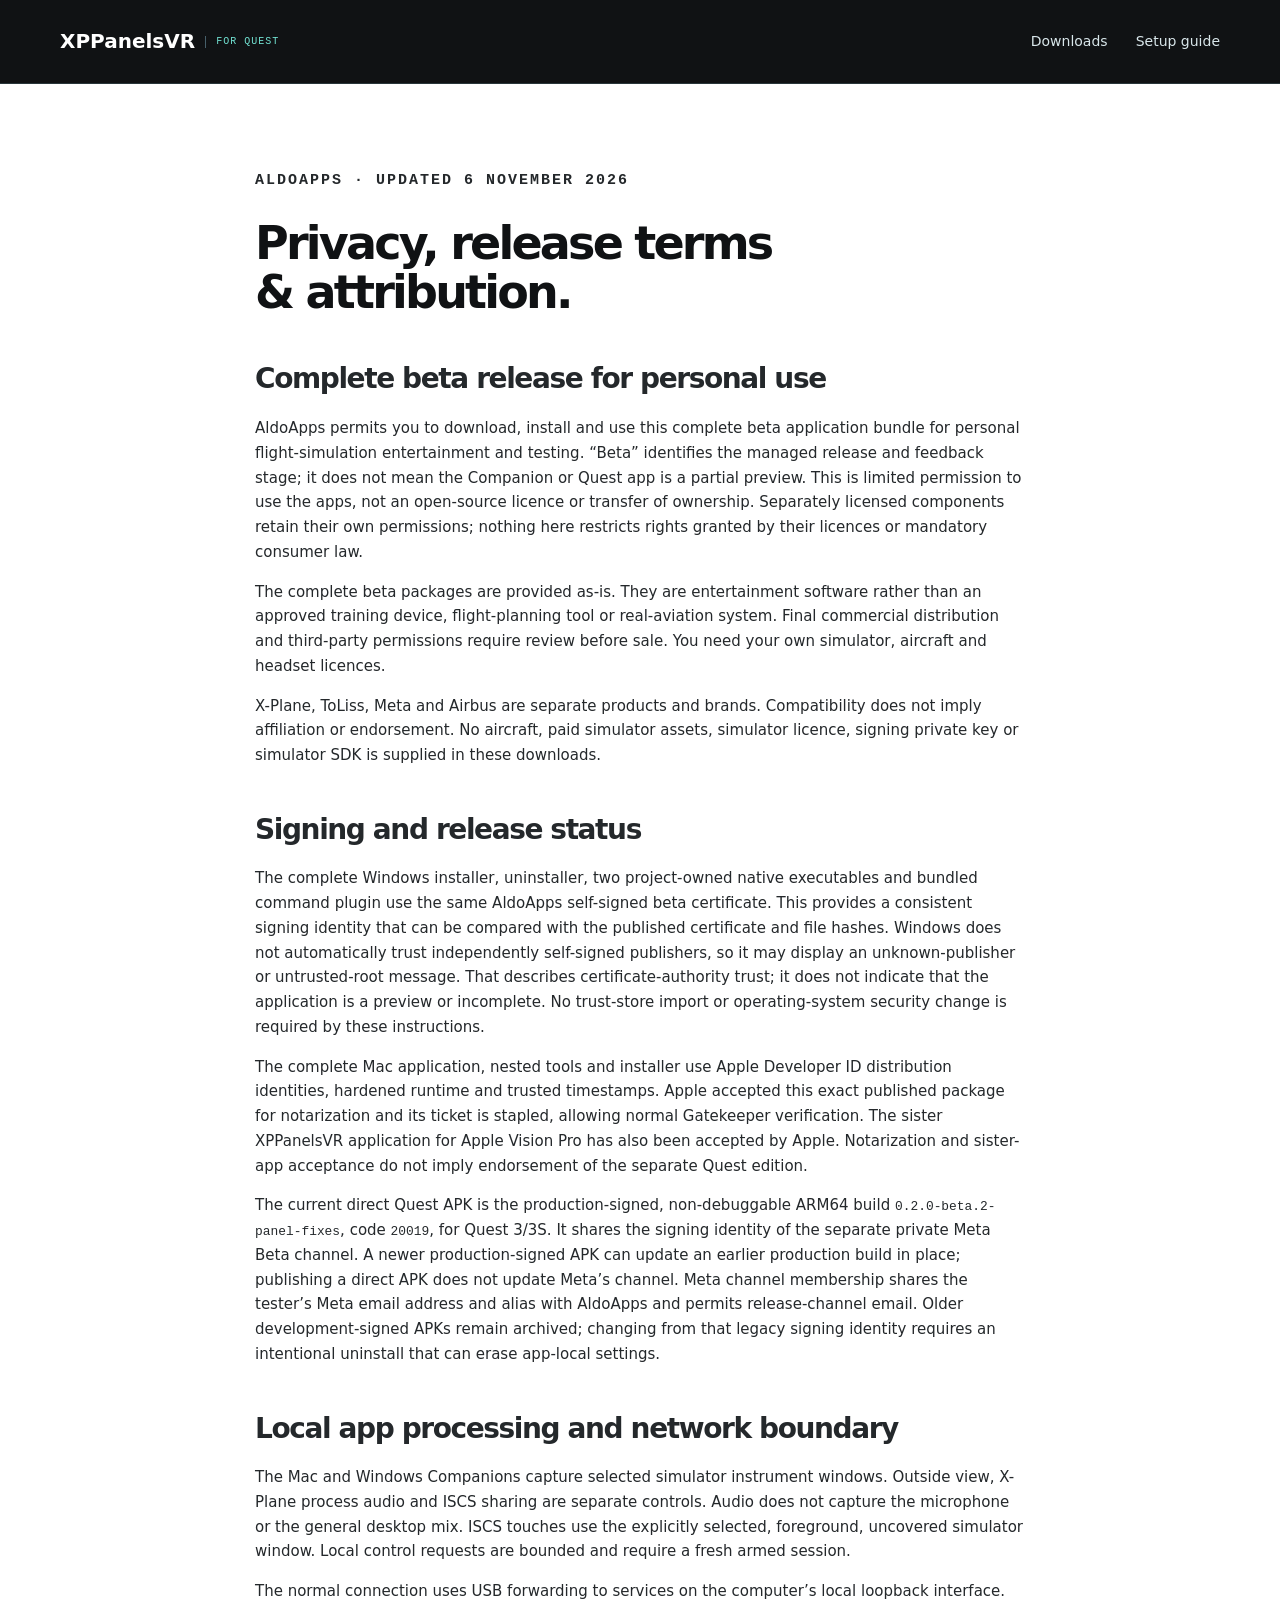
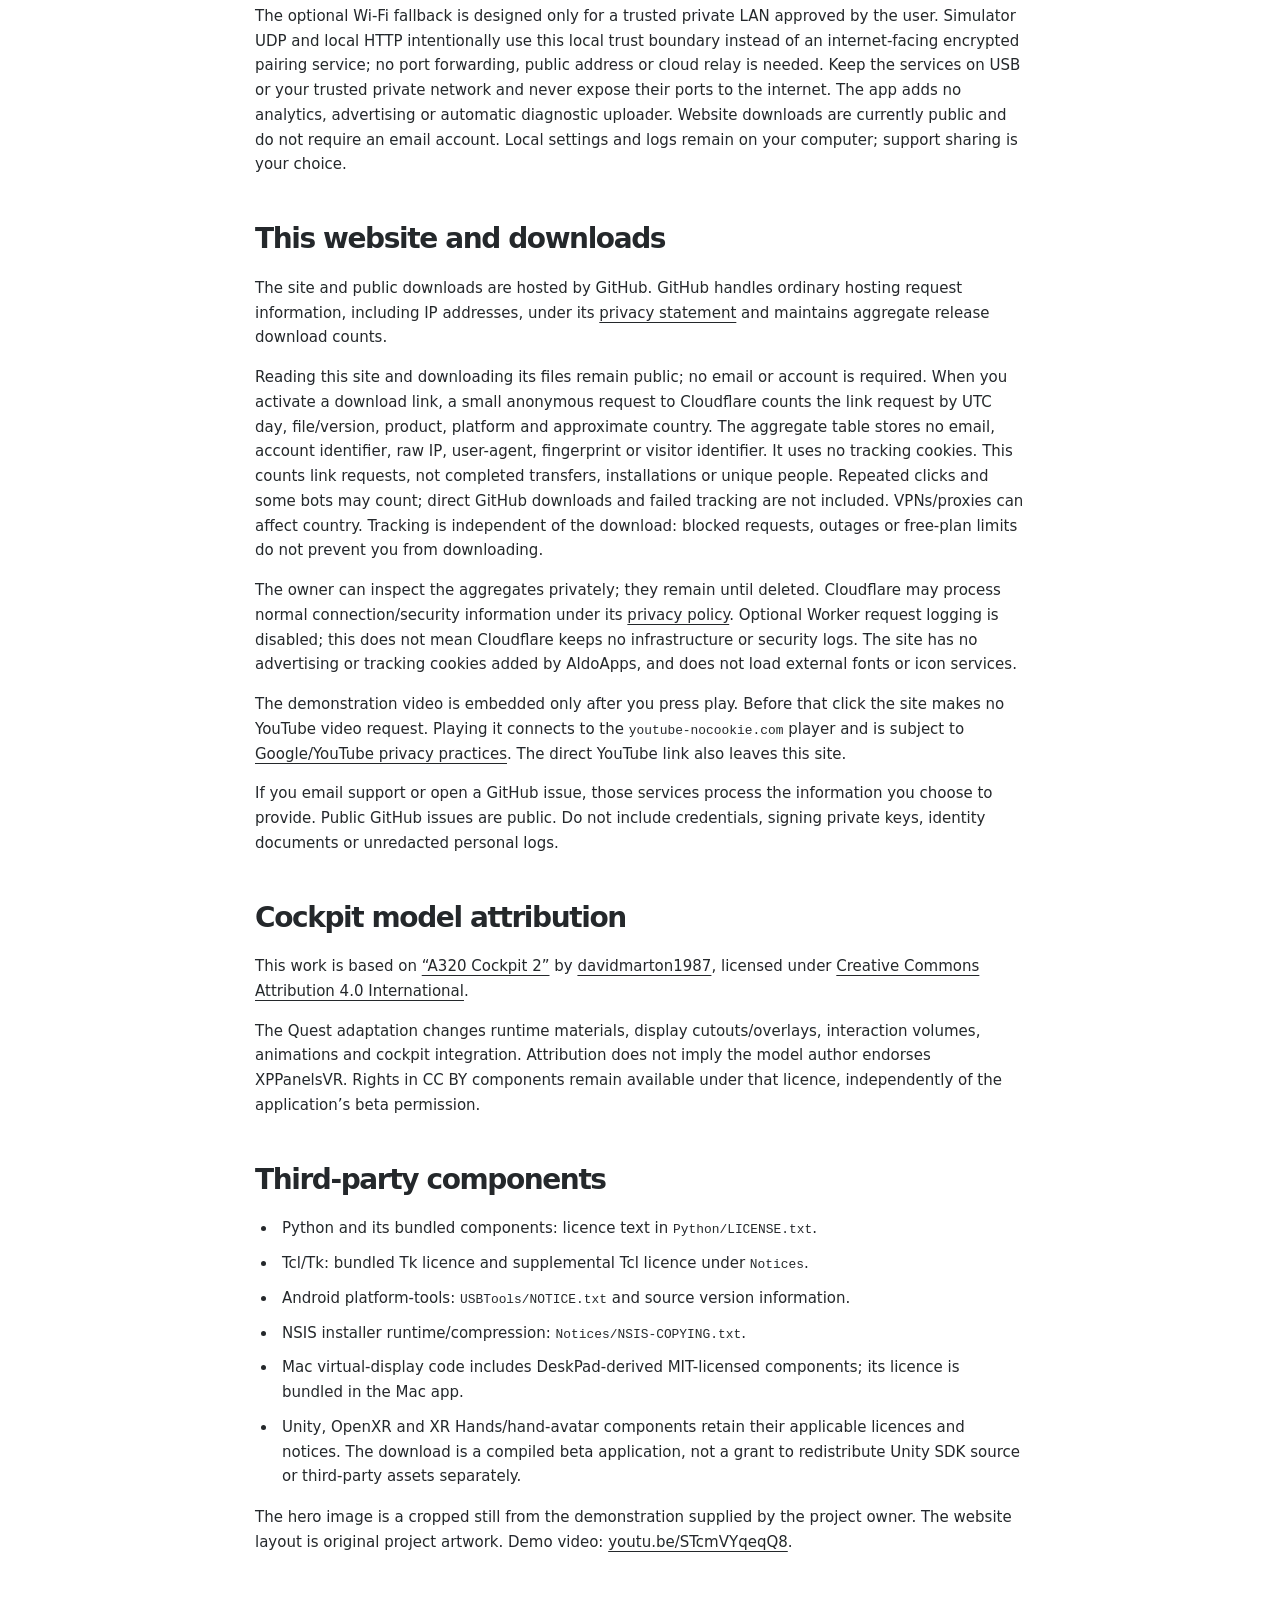
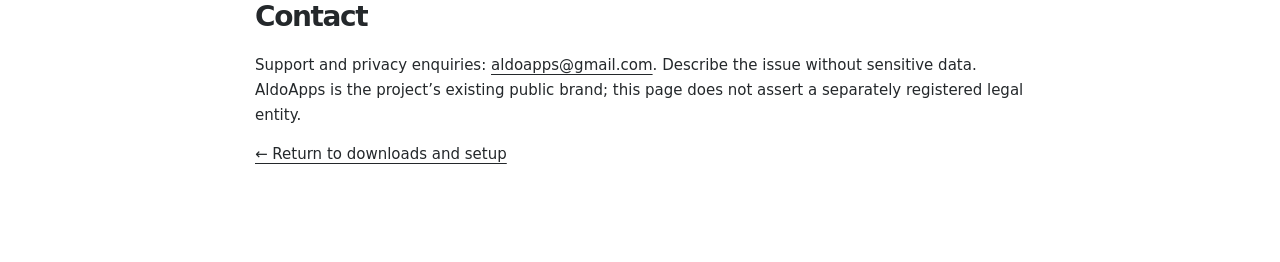
==== commit 8143dd31: "Activate anonymous free analytics and add the XPPanels Discord invite" ====
--- a/notices.html
+++ b/notices.html
@@ -2,7 +2,7 @@
 <h2>Complete beta release for personal use</h2><p>AldoApps permits you to download, install and use this complete beta application bundle for personal flight-simulation entertainment and testing. “Beta” identifies the managed release and feedback stage; it does not mean the Companion or Quest app is a partial preview. This is limited permission to use the apps, not an open-source licence or transfer of ownership. Separately licensed components retain their own permissions; nothing here restricts rights granted by their licences or mandatory consumer law.</p><p>The complete beta packages are provided as-is. They are entertainment software rather than an approved training device, flight-planning tool or real-aviation system. Final commercial distribution and third-party permissions require review before sale. You need your own simulator, aircraft and headset licences.</p><p>X-Plane, ToLiss, Meta and Airbus are separate products and brands. Compatibility does not imply affiliation or endorsement. No aircraft, paid simulator assets, simulator licence, signing private key or simulator SDK is supplied in these downloads.</p>
 <h2>Signing and release status</h2><p>The complete Windows installer, uninstaller, two project-owned native executables and bundled command plugin use the same AldoApps self-signed beta certificate. This provides a consistent signing identity that can be compared with the published certificate and file hashes. Windows does not automatically trust independently self-signed publishers, so it may display an unknown-publisher or untrusted-root message. That describes certificate-authority trust; it does not indicate that the application is a preview or incomplete. No trust-store import or operating-system security change is required by these instructions.</p><p>The complete Mac application, nested tools and installer use Apple Developer ID distribution identities, hardened runtime and trusted timestamps. Apple accepted this exact published package for notarization and its ticket is stapled, allowing normal Gatekeeper verification. The sister XPPanelsVR application for Apple Vision Pro has also been accepted by Apple. Notarization and sister-app acceptance do not imply endorsement of the separate Quest edition.</p><p>The current direct Quest APK is the production-signed, non-debuggable ARM64 build <code>0.2.0-beta.2-panel-fixes</code>, code <code>20019</code>, for Quest 3/3S. It shares the signing identity of the separate private Meta Beta channel. A newer production-signed APK can update an earlier production build in place; publishing a direct APK does not update Meta’s channel. Meta channel membership shares the tester’s Meta email address and alias with AldoApps and permits release-channel email. Older development-signed APKs remain archived; changing from that legacy signing identity requires an intentional uninstall that can erase app-local settings.</p>
 <h2>Local app processing and network boundary</h2><p>The Mac and Windows Companions capture selected simulator instrument windows. Outside view, X-Plane process audio and ISCS sharing are separate controls. Audio does not capture the microphone or the general desktop mix. ISCS touches use the explicitly selected, foreground, uncovered simulator window. Local control requests are bounded and require a fresh armed session.</p><p>The normal connection uses USB forwarding to services on the computer’s local loopback interface. The optional Wi-Fi fallback is designed only for a trusted private LAN approved by the user. Simulator UDP and local HTTP intentionally use this local trust boundary instead of an internet-facing encrypted pairing service; no port forwarding, public address or cloud relay is needed. Keep the services on USB or your trusted private network and never expose their ports to the internet. The app adds no analytics, advertising or automatic diagnostic uploader. Website downloads are currently public and do not require an email account. Local settings and logs remain on your computer; support sharing is your choice.</p>
-<h2>This website and downloads</h2><p>The site and public downloads are hosted by GitHub. GitHub handles ordinary hosting request information, including IP addresses, under its <a href="https://docs.github.com/en/site-policy/privacy-policies/github-general-privacy-statement">privacy statement</a> and maintains aggregate release download counts.</p><p>Reading this site and downloading its files are currently public. No sign-in or email is required. AldoApps does not collect download-account emails, and country-based download-link analytics are not active. The former public download counter has been removed. Anonymous download-link counting is being prepared and will be described here before activation. The site has no advertising or tracking cookies added by AldoApps, and does not load external fonts or icon services.</p><p>The demonstration video is embedded only after you press play. Before that click the site makes no YouTube video request. Playing it connects to the <code>youtube-nocookie.com</code> player and is subject to <a href="https://policies.google.com/privacy">Google/YouTube privacy practices</a>. The direct YouTube link also leaves this site.</p><p>If you email support or open a GitHub issue, those services process the information you choose to provide. Public GitHub issues are public. Do not include credentials, signing private keys, identity documents or unredacted personal logs.</p>
+<h2>This website and downloads</h2><p>The site and public downloads are hosted by GitHub. GitHub handles ordinary hosting request information, including IP addresses, under its <a href="https://docs.github.com/en/site-policy/privacy-policies/github-general-privacy-statement">privacy statement</a> and maintains aggregate release download counts.</p><p>Reading this site and downloading its files remain public; no email or account is required. When you activate a download link, a small anonymous request to Cloudflare counts the link request by UTC day, file/version, product, platform and approximate country. The aggregate table stores no email, account identifier, raw IP, user-agent, fingerprint or visitor identifier. It uses no tracking cookies. This counts link requests, not completed transfers, installations or unique people. Repeated clicks and some bots may count; direct GitHub downloads and failed tracking are not included. VPNs/proxies can affect country. Tracking is independent of the download: blocked requests, outages or free-plan limits do not prevent you from downloading.</p><p>The owner can inspect the aggregates privately; they remain until deleted. Cloudflare may process normal connection/security information under its <a href="https://www.cloudflare.com/privacypolicy/">privacy policy</a>. Optional Worker request logging is disabled; this does not mean Cloudflare keeps no infrastructure or security logs. The site has no advertising or tracking cookies added by AldoApps, and does not load external fonts or icon services.</p><p>The demonstration video is embedded only after you press play. Before that click the site makes no YouTube video request. Playing it connects to the <code>youtube-nocookie.com</code> player and is subject to <a href="https://policies.google.com/privacy">Google/YouTube privacy practices</a>. The direct YouTube link also leaves this site.</p><p>If you email support or open a GitHub issue, those services process the information you choose to provide. Public GitHub issues are public. Do not include credentials, signing private keys, identity documents or unredacted personal logs.</p>
 <h2>Cockpit model attribution</h2><p>This work is based on <a href="https://sketchfab.com/3d-models/a320-cockpit-2-5fb0c671a91042c1a9d8f2cf3e2df021">“A320 Cockpit 2”</a> by <a href="https://sketchfab.com/davidmarton1987">davidmarton1987</a>, licensed under <a href="https://creativecommons.org/licenses/by/4.0/">Creative Commons Attribution 4.0 International</a>.</p><p>The Quest adaptation changes runtime materials, display cutouts/overlays, interaction volumes, animations and cockpit integration. Attribution does not imply the model author endorses XPPanelsVR. Rights in CC BY components remain available under that licence, independently of the application’s beta permission.</p>
 <h2>Third-party components</h2><ul><li>Python and its bundled components: licence text in <code>Python/LICENSE.txt</code>.</li><li>Tcl/Tk: bundled Tk licence and supplemental Tcl licence under <code>Notices</code>.</li><li>Android platform-tools: <code>USBTools/NOTICE.txt</code> and source version information.</li><li>NSIS installer runtime/compression: <code>Notices/NSIS-COPYING.txt</code>.</li><li>Mac virtual-display code includes DeskPad-derived MIT-licensed components; its licence is bundled in the Mac app.</li><li>Unity, OpenXR and XR Hands/hand-avatar components retain their applicable licences and notices. The download is a compiled beta application, not a grant to redistribute Unity SDK source or third-party assets separately.</li></ul><p>The hero image is a cropped still from the demonstration supplied by the project owner. The website layout is original project artwork. Demo video: <a href="https://youtu.be/STcmVYqeqQ8">youtu.be/STcmVYqeqQ8</a>.</p>
 <h2>Contact</h2><p>Support and privacy enquiries: <a href="mailto:aldoapps@gmail.com">aldoapps@gmail.com</a>. Describe the issue without sensitive data. AldoApps is the project’s existing public brand; this page does not assert a separately registered legal entity.</p><p><a href="index.html">← Return to downloads and setup</a></p></main></body></html>
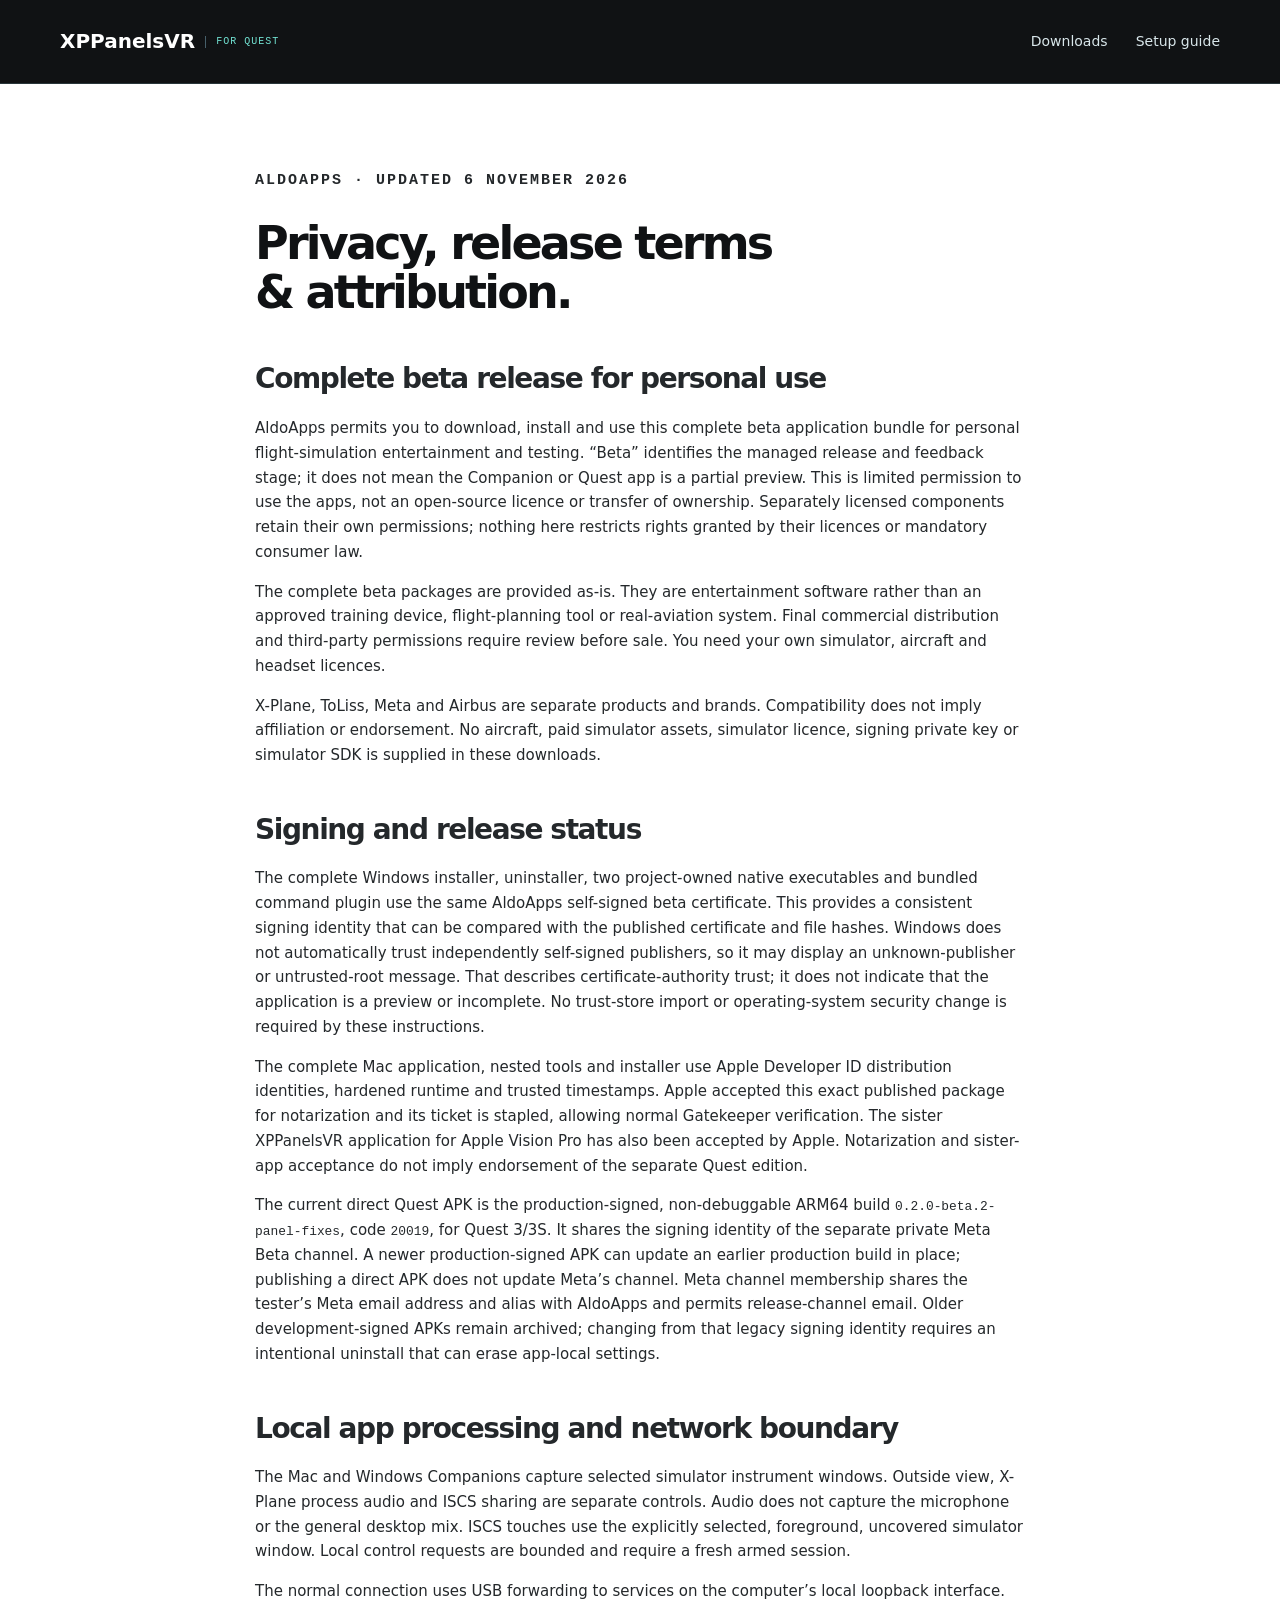
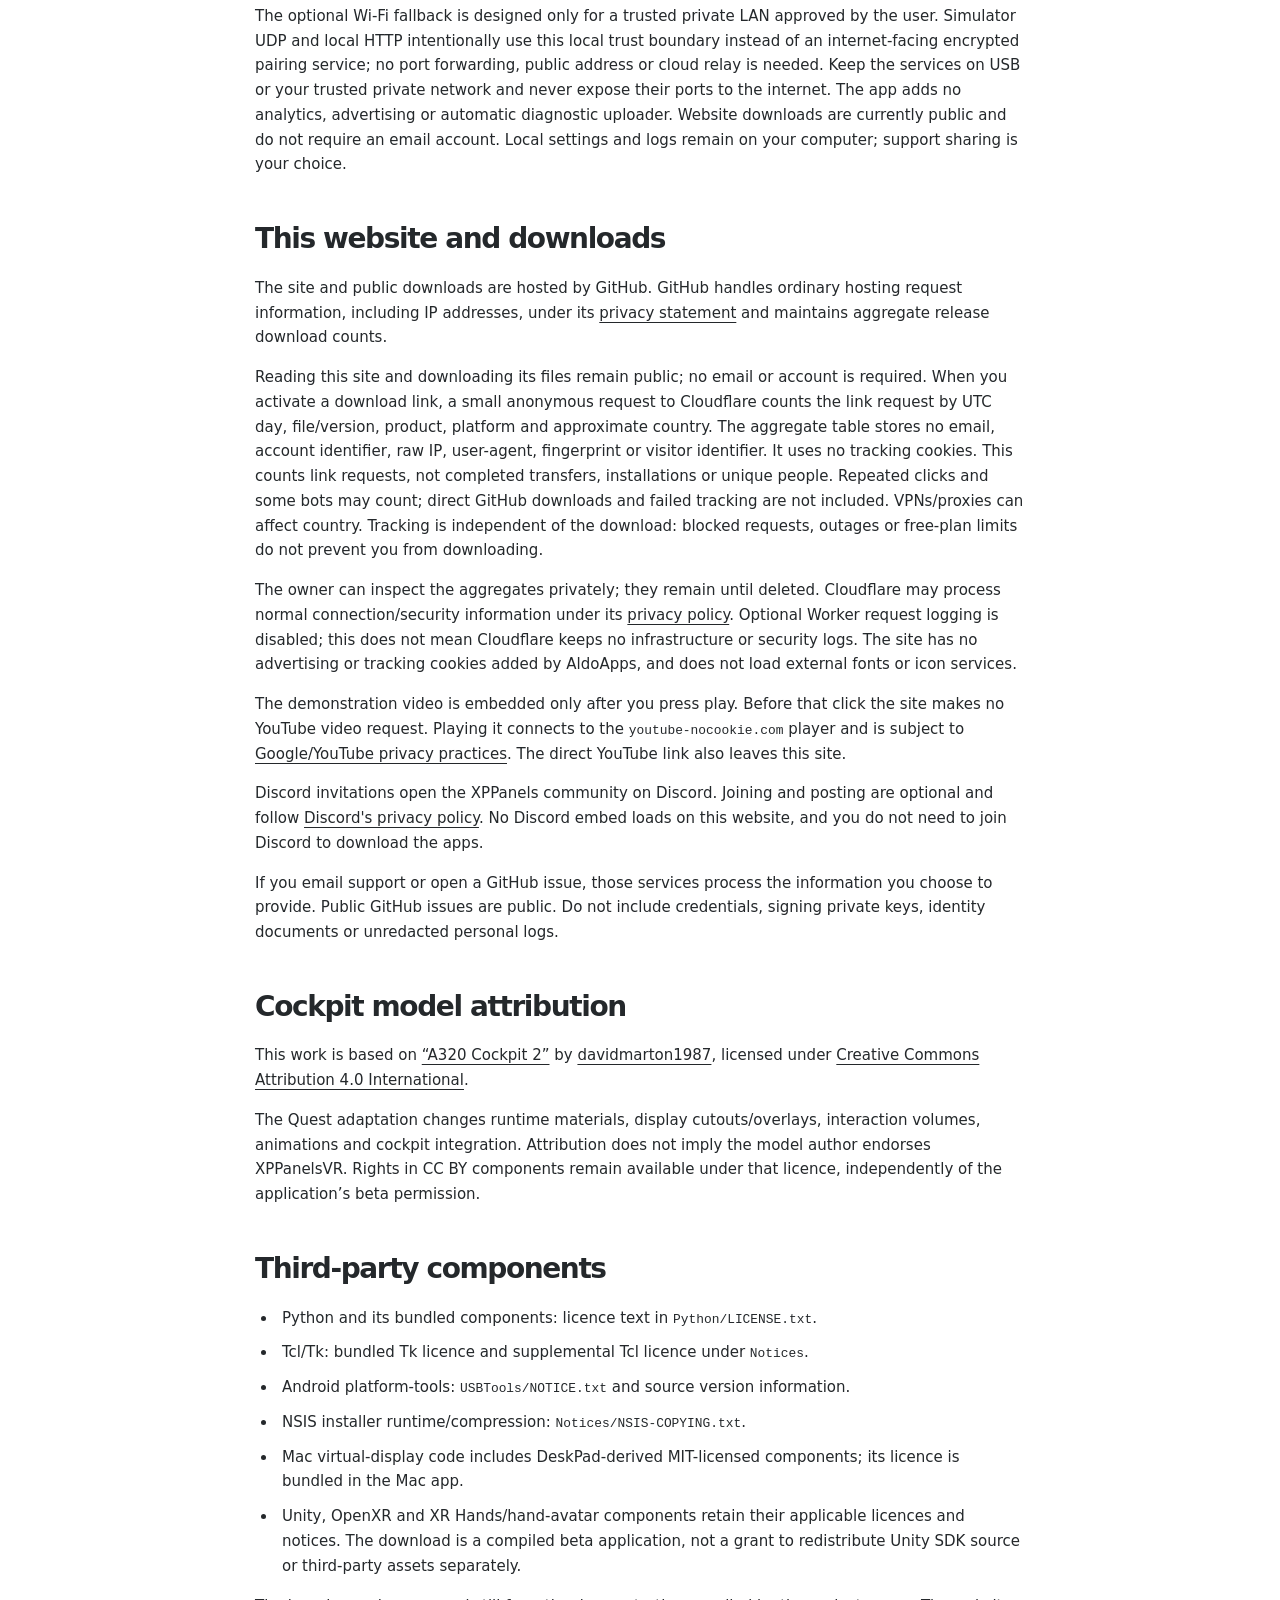
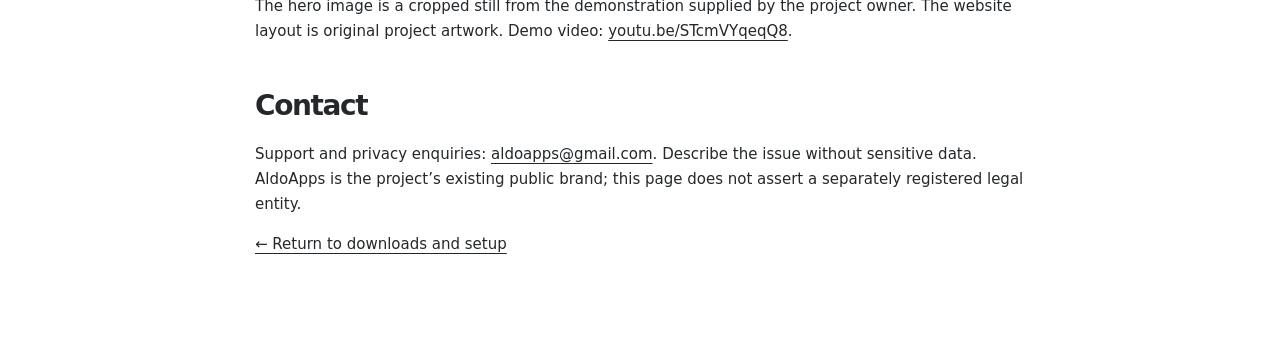
==== commit 0bbc261f: "Add visible Discord links across Quest downloads and help" ====
--- a/notices.html
+++ b/notices.html
@@ -2,7 +2,7 @@
 <h2>Complete beta release for personal use</h2><p>AldoApps permits you to download, install and use this complete beta application bundle for personal flight-simulation entertainment and testing. “Beta” identifies the managed release and feedback stage; it does not mean the Companion or Quest app is a partial preview. This is limited permission to use the apps, not an open-source licence or transfer of ownership. Separately licensed components retain their own permissions; nothing here restricts rights granted by their licences or mandatory consumer law.</p><p>The complete beta packages are provided as-is. They are entertainment software rather than an approved training device, flight-planning tool or real-aviation system. Final commercial distribution and third-party permissions require review before sale. You need your own simulator, aircraft and headset licences.</p><p>X-Plane, ToLiss, Meta and Airbus are separate products and brands. Compatibility does not imply affiliation or endorsement. No aircraft, paid simulator assets, simulator licence, signing private key or simulator SDK is supplied in these downloads.</p>
 <h2>Signing and release status</h2><p>The complete Windows installer, uninstaller, two project-owned native executables and bundled command plugin use the same AldoApps self-signed beta certificate. This provides a consistent signing identity that can be compared with the published certificate and file hashes. Windows does not automatically trust independently self-signed publishers, so it may display an unknown-publisher or untrusted-root message. That describes certificate-authority trust; it does not indicate that the application is a preview or incomplete. No trust-store import or operating-system security change is required by these instructions.</p><p>The complete Mac application, nested tools and installer use Apple Developer ID distribution identities, hardened runtime and trusted timestamps. Apple accepted this exact published package for notarization and its ticket is stapled, allowing normal Gatekeeper verification. The sister XPPanelsVR application for Apple Vision Pro has also been accepted by Apple. Notarization and sister-app acceptance do not imply endorsement of the separate Quest edition.</p><p>The current direct Quest APK is the production-signed, non-debuggable ARM64 build <code>0.2.0-beta.2-panel-fixes</code>, code <code>20019</code>, for Quest 3/3S. It shares the signing identity of the separate private Meta Beta channel. A newer production-signed APK can update an earlier production build in place; publishing a direct APK does not update Meta’s channel. Meta channel membership shares the tester’s Meta email address and alias with AldoApps and permits release-channel email. Older development-signed APKs remain archived; changing from that legacy signing identity requires an intentional uninstall that can erase app-local settings.</p>
 <h2>Local app processing and network boundary</h2><p>The Mac and Windows Companions capture selected simulator instrument windows. Outside view, X-Plane process audio and ISCS sharing are separate controls. Audio does not capture the microphone or the general desktop mix. ISCS touches use the explicitly selected, foreground, uncovered simulator window. Local control requests are bounded and require a fresh armed session.</p><p>The normal connection uses USB forwarding to services on the computer’s local loopback interface. The optional Wi-Fi fallback is designed only for a trusted private LAN approved by the user. Simulator UDP and local HTTP intentionally use this local trust boundary instead of an internet-facing encrypted pairing service; no port forwarding, public address or cloud relay is needed. Keep the services on USB or your trusted private network and never expose their ports to the internet. The app adds no analytics, advertising or automatic diagnostic uploader. Website downloads are currently public and do not require an email account. Local settings and logs remain on your computer; support sharing is your choice.</p>
-<h2>This website and downloads</h2><p>The site and public downloads are hosted by GitHub. GitHub handles ordinary hosting request information, including IP addresses, under its <a href="https://docs.github.com/en/site-policy/privacy-policies/github-general-privacy-statement">privacy statement</a> and maintains aggregate release download counts.</p><p>Reading this site and downloading its files remain public; no email or account is required. When you activate a download link, a small anonymous request to Cloudflare counts the link request by UTC day, file/version, product, platform and approximate country. The aggregate table stores no email, account identifier, raw IP, user-agent, fingerprint or visitor identifier. It uses no tracking cookies. This counts link requests, not completed transfers, installations or unique people. Repeated clicks and some bots may count; direct GitHub downloads and failed tracking are not included. VPNs/proxies can affect country. Tracking is independent of the download: blocked requests, outages or free-plan limits do not prevent you from downloading.</p><p>The owner can inspect the aggregates privately; they remain until deleted. Cloudflare may process normal connection/security information under its <a href="https://www.cloudflare.com/privacypolicy/">privacy policy</a>. Optional Worker request logging is disabled; this does not mean Cloudflare keeps no infrastructure or security logs. The site has no advertising or tracking cookies added by AldoApps, and does not load external fonts or icon services.</p><p>The demonstration video is embedded only after you press play. Before that click the site makes no YouTube video request. Playing it connects to the <code>youtube-nocookie.com</code> player and is subject to <a href="https://policies.google.com/privacy">Google/YouTube privacy practices</a>. The direct YouTube link also leaves this site.</p><p>If you email support or open a GitHub issue, those services process the information you choose to provide. Public GitHub issues are public. Do not include credentials, signing private keys, identity documents or unredacted personal logs.</p>
+<h2>This website and downloads</h2><p>The site and public downloads are hosted by GitHub. GitHub handles ordinary hosting request information, including IP addresses, under its <a href="https://docs.github.com/en/site-policy/privacy-policies/github-general-privacy-statement">privacy statement</a> and maintains aggregate release download counts.</p><p>Reading this site and downloading its files remain public; no email or account is required. When you activate a download link, a small anonymous request to Cloudflare counts the link request by UTC day, file/version, product, platform and approximate country. The aggregate table stores no email, account identifier, raw IP, user-agent, fingerprint or visitor identifier. It uses no tracking cookies. This counts link requests, not completed transfers, installations or unique people. Repeated clicks and some bots may count; direct GitHub downloads and failed tracking are not included. VPNs/proxies can affect country. Tracking is independent of the download: blocked requests, outages or free-plan limits do not prevent you from downloading.</p><p>The owner can inspect the aggregates privately; they remain until deleted. Cloudflare may process normal connection/security information under its <a href="https://www.cloudflare.com/privacypolicy/">privacy policy</a>. Optional Worker request logging is disabled; this does not mean Cloudflare keeps no infrastructure or security logs. The site has no advertising or tracking cookies added by AldoApps, and does not load external fonts or icon services.</p><p>The demonstration video is embedded only after you press play. Before that click the site makes no YouTube video request. Playing it connects to the <code>youtube-nocookie.com</code> player and is subject to <a href="https://policies.google.com/privacy">Google/YouTube privacy practices</a>. The direct YouTube link also leaves this site.</p><p>Discord invitations open the XPPanels community on Discord. Joining and posting are optional and follow <a href="https://discord.com/privacy">Discord's privacy policy</a>. No Discord embed loads on this website, and you do not need to join Discord to download the apps.</p><p>If you email support or open a GitHub issue, those services process the information you choose to provide. Public GitHub issues are public. Do not include credentials, signing private keys, identity documents or unredacted personal logs.</p>
 <h2>Cockpit model attribution</h2><p>This work is based on <a href="https://sketchfab.com/3d-models/a320-cockpit-2-5fb0c671a91042c1a9d8f2cf3e2df021">“A320 Cockpit 2”</a> by <a href="https://sketchfab.com/davidmarton1987">davidmarton1987</a>, licensed under <a href="https://creativecommons.org/licenses/by/4.0/">Creative Commons Attribution 4.0 International</a>.</p><p>The Quest adaptation changes runtime materials, display cutouts/overlays, interaction volumes, animations and cockpit integration. Attribution does not imply the model author endorses XPPanelsVR. Rights in CC BY components remain available under that licence, independently of the application’s beta permission.</p>
 <h2>Third-party components</h2><ul><li>Python and its bundled components: licence text in <code>Python/LICENSE.txt</code>.</li><li>Tcl/Tk: bundled Tk licence and supplemental Tcl licence under <code>Notices</code>.</li><li>Android platform-tools: <code>USBTools/NOTICE.txt</code> and source version information.</li><li>NSIS installer runtime/compression: <code>Notices/NSIS-COPYING.txt</code>.</li><li>Mac virtual-display code includes DeskPad-derived MIT-licensed components; its licence is bundled in the Mac app.</li><li>Unity, OpenXR and XR Hands/hand-avatar components retain their applicable licences and notices. The download is a compiled beta application, not a grant to redistribute Unity SDK source or third-party assets separately.</li></ul><p>The hero image is a cropped still from the demonstration supplied by the project owner. The website layout is original project artwork. Demo video: <a href="https://youtu.be/STcmVYqeqQ8">youtu.be/STcmVYqeqQ8</a>.</p>
 <h2>Contact</h2><p>Support and privacy enquiries: <a href="mailto:aldoapps@gmail.com">aldoapps@gmail.com</a>. Describe the issue without sensitive data. AldoApps is the project’s existing public brand; this page does not assert a separately registered legal entity.</p><p><a href="index.html">← Return to downloads and setup</a></p></main></body></html>
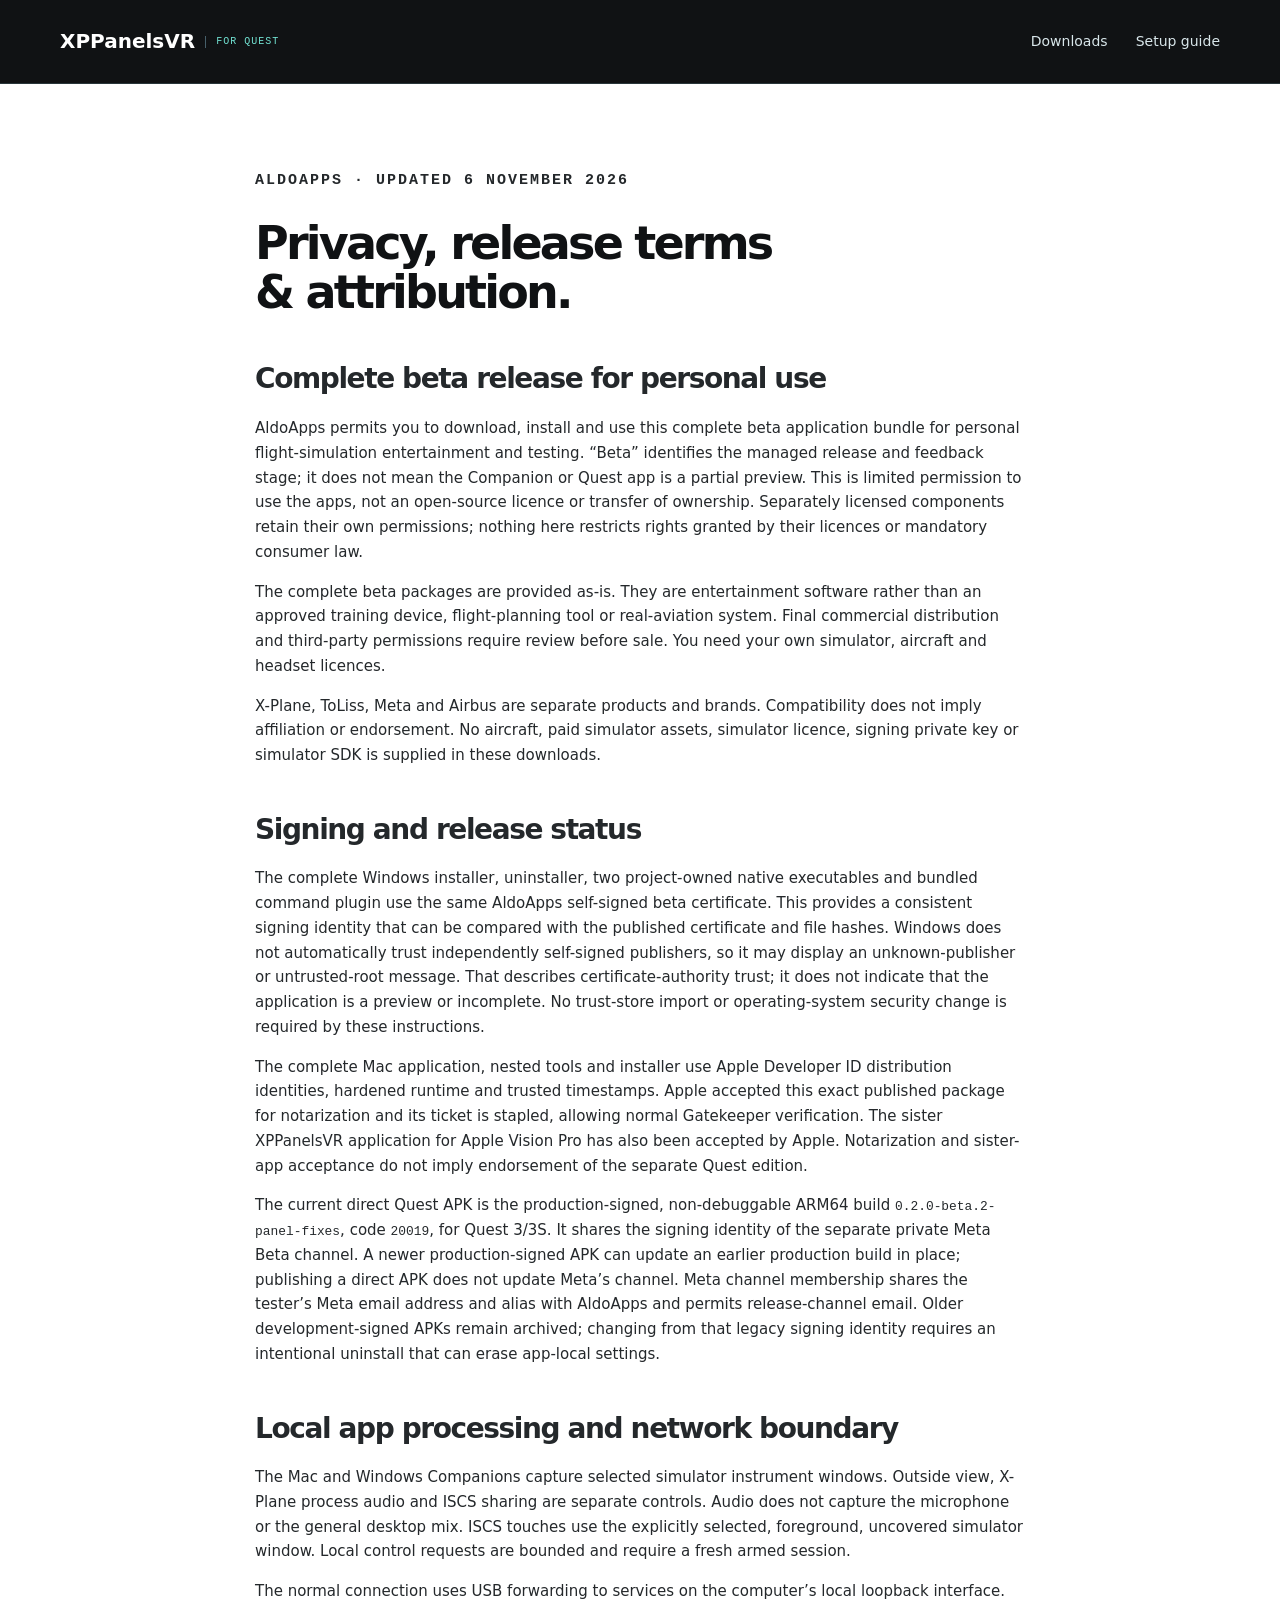
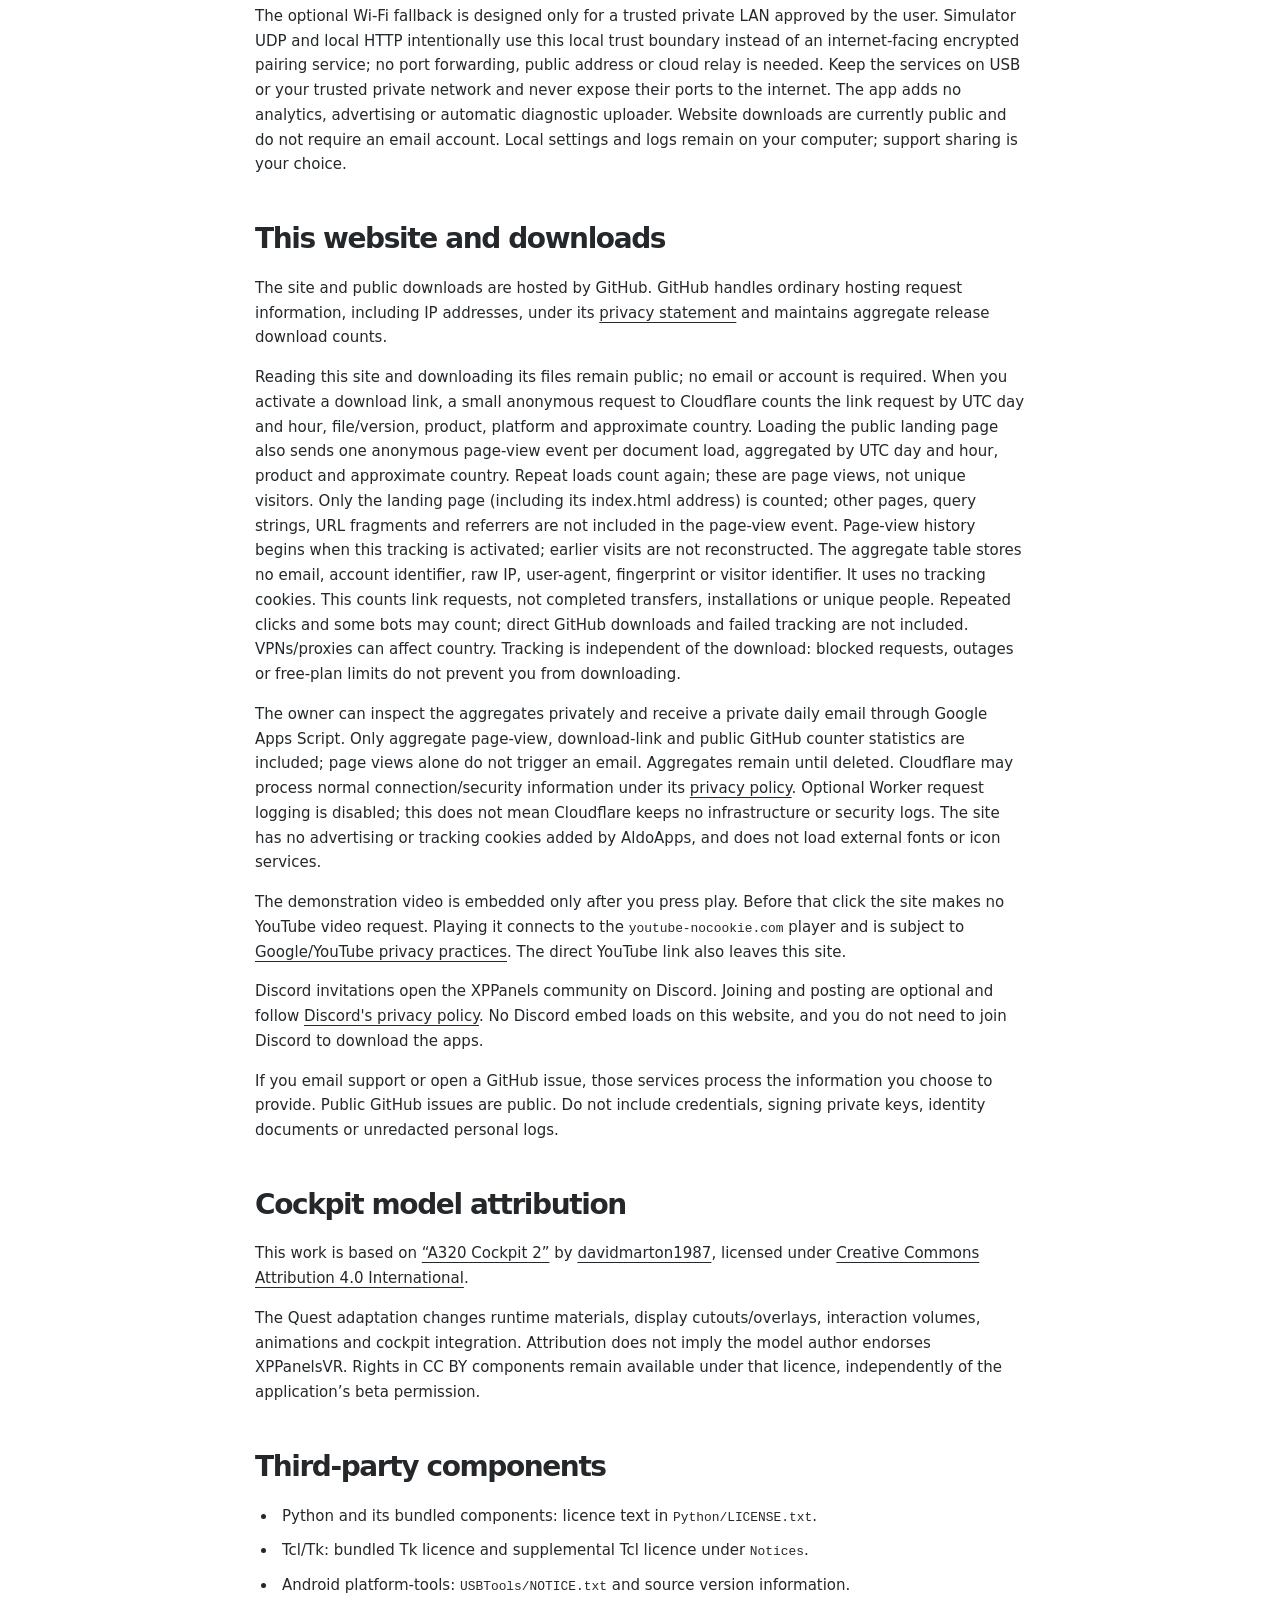
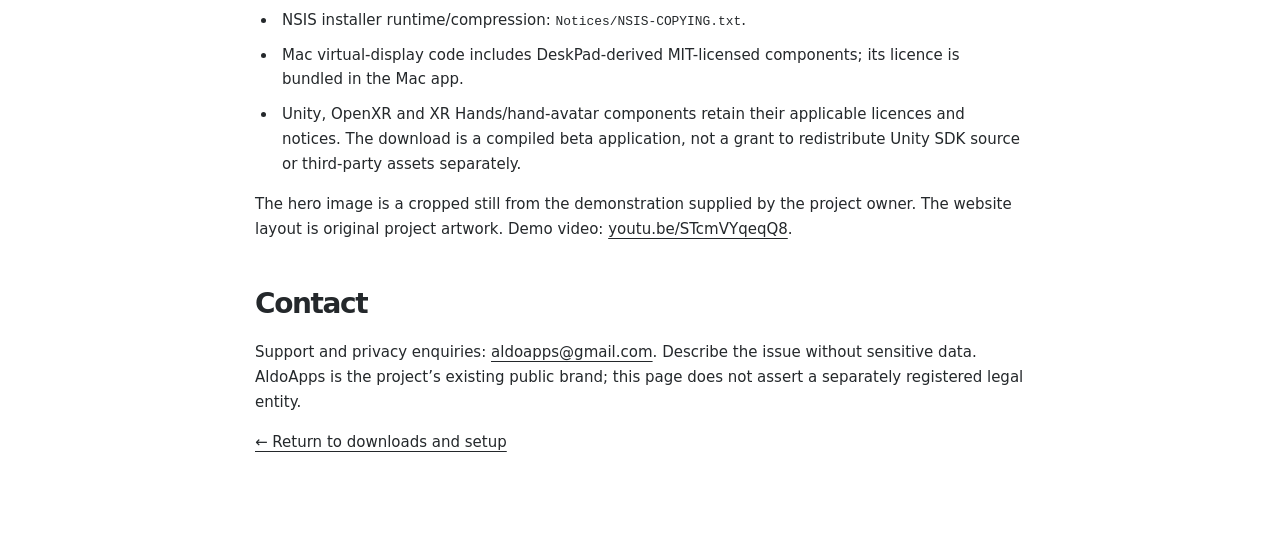
==== commit 14549ecf: "Add anonymous landing-page counts and privacy disclosure" ====
--- a/notices.html
+++ b/notices.html
@@ -2,7 +2,7 @@
 <h2>Complete beta release for personal use</h2><p>AldoApps permits you to download, install and use this complete beta application bundle for personal flight-simulation entertainment and testing. “Beta” identifies the managed release and feedback stage; it does not mean the Companion or Quest app is a partial preview. This is limited permission to use the apps, not an open-source licence or transfer of ownership. Separately licensed components retain their own permissions; nothing here restricts rights granted by their licences or mandatory consumer law.</p><p>The complete beta packages are provided as-is. They are entertainment software rather than an approved training device, flight-planning tool or real-aviation system. Final commercial distribution and third-party permissions require review before sale. You need your own simulator, aircraft and headset licences.</p><p>X-Plane, ToLiss, Meta and Airbus are separate products and brands. Compatibility does not imply affiliation or endorsement. No aircraft, paid simulator assets, simulator licence, signing private key or simulator SDK is supplied in these downloads.</p>
 <h2>Signing and release status</h2><p>The complete Windows installer, uninstaller, two project-owned native executables and bundled command plugin use the same AldoApps self-signed beta certificate. This provides a consistent signing identity that can be compared with the published certificate and file hashes. Windows does not automatically trust independently self-signed publishers, so it may display an unknown-publisher or untrusted-root message. That describes certificate-authority trust; it does not indicate that the application is a preview or incomplete. No trust-store import or operating-system security change is required by these instructions.</p><p>The complete Mac application, nested tools and installer use Apple Developer ID distribution identities, hardened runtime and trusted timestamps. Apple accepted this exact published package for notarization and its ticket is stapled, allowing normal Gatekeeper verification. The sister XPPanelsVR application for Apple Vision Pro has also been accepted by Apple. Notarization and sister-app acceptance do not imply endorsement of the separate Quest edition.</p><p>The current direct Quest APK is the production-signed, non-debuggable ARM64 build <code>0.2.0-beta.2-panel-fixes</code>, code <code>20019</code>, for Quest 3/3S. It shares the signing identity of the separate private Meta Beta channel. A newer production-signed APK can update an earlier production build in place; publishing a direct APK does not update Meta’s channel. Meta channel membership shares the tester’s Meta email address and alias with AldoApps and permits release-channel email. Older development-signed APKs remain archived; changing from that legacy signing identity requires an intentional uninstall that can erase app-local settings.</p>
 <h2>Local app processing and network boundary</h2><p>The Mac and Windows Companions capture selected simulator instrument windows. Outside view, X-Plane process audio and ISCS sharing are separate controls. Audio does not capture the microphone or the general desktop mix. ISCS touches use the explicitly selected, foreground, uncovered simulator window. Local control requests are bounded and require a fresh armed session.</p><p>The normal connection uses USB forwarding to services on the computer’s local loopback interface. The optional Wi-Fi fallback is designed only for a trusted private LAN approved by the user. Simulator UDP and local HTTP intentionally use this local trust boundary instead of an internet-facing encrypted pairing service; no port forwarding, public address or cloud relay is needed. Keep the services on USB or your trusted private network and never expose their ports to the internet. The app adds no analytics, advertising or automatic diagnostic uploader. Website downloads are currently public and do not require an email account. Local settings and logs remain on your computer; support sharing is your choice.</p>
-<h2>This website and downloads</h2><p>The site and public downloads are hosted by GitHub. GitHub handles ordinary hosting request information, including IP addresses, under its <a href="https://docs.github.com/en/site-policy/privacy-policies/github-general-privacy-statement">privacy statement</a> and maintains aggregate release download counts.</p><p>Reading this site and downloading its files remain public; no email or account is required. When you activate a download link, a small anonymous request to Cloudflare counts the link request by UTC day, file/version, product, platform and approximate country. The aggregate table stores no email, account identifier, raw IP, user-agent, fingerprint or visitor identifier. It uses no tracking cookies. This counts link requests, not completed transfers, installations or unique people. Repeated clicks and some bots may count; direct GitHub downloads and failed tracking are not included. VPNs/proxies can affect country. Tracking is independent of the download: blocked requests, outages or free-plan limits do not prevent you from downloading.</p><p>The owner can inspect the aggregates privately; they remain until deleted. Cloudflare may process normal connection/security information under its <a href="https://www.cloudflare.com/privacypolicy/">privacy policy</a>. Optional Worker request logging is disabled; this does not mean Cloudflare keeps no infrastructure or security logs. The site has no advertising or tracking cookies added by AldoApps, and does not load external fonts or icon services.</p><p>The demonstration video is embedded only after you press play. Before that click the site makes no YouTube video request. Playing it connects to the <code>youtube-nocookie.com</code> player and is subject to <a href="https://policies.google.com/privacy">Google/YouTube privacy practices</a>. The direct YouTube link also leaves this site.</p><p>Discord invitations open the XPPanels community on Discord. Joining and posting are optional and follow <a href="https://discord.com/privacy">Discord's privacy policy</a>. No Discord embed loads on this website, and you do not need to join Discord to download the apps.</p><p>If you email support or open a GitHub issue, those services process the information you choose to provide. Public GitHub issues are public. Do not include credentials, signing private keys, identity documents or unredacted personal logs.</p>
+<h2>This website and downloads</h2><p>The site and public downloads are hosted by GitHub. GitHub handles ordinary hosting request information, including IP addresses, under its <a href="https://docs.github.com/en/site-policy/privacy-policies/github-general-privacy-statement">privacy statement</a> and maintains aggregate release download counts.</p><p>Reading this site and downloading its files remain public; no email or account is required. When you activate a download link, a small anonymous request to Cloudflare counts the link request by UTC day and hour, file/version, product, platform and approximate country. Loading the public landing page also sends one anonymous page-view event per document load, aggregated by UTC day and hour, product and approximate country. Repeat loads count again; these are page views, not unique visitors. Only the landing page (including its index.html address) is counted; other pages, query strings, URL fragments and referrers are not included in the page-view event. Page-view history begins when this tracking is activated; earlier visits are not reconstructed. The aggregate table stores no email, account identifier, raw IP, user-agent, fingerprint or visitor identifier. It uses no tracking cookies. This counts link requests, not completed transfers, installations or unique people. Repeated clicks and some bots may count; direct GitHub downloads and failed tracking are not included. VPNs/proxies can affect country. Tracking is independent of the download: blocked requests, outages or free-plan limits do not prevent you from downloading.</p><p>The owner can inspect the aggregates privately and receive a private daily email through Google Apps Script. Only aggregate page-view, download-link and public GitHub counter statistics are included; page views alone do not trigger an email. Aggregates remain until deleted. Cloudflare may process normal connection/security information under its <a href="https://www.cloudflare.com/privacypolicy/">privacy policy</a>. Optional Worker request logging is disabled; this does not mean Cloudflare keeps no infrastructure or security logs. The site has no advertising or tracking cookies added by AldoApps, and does not load external fonts or icon services.</p><p>The demonstration video is embedded only after you press play. Before that click the site makes no YouTube video request. Playing it connects to the <code>youtube-nocookie.com</code> player and is subject to <a href="https://policies.google.com/privacy">Google/YouTube privacy practices</a>. The direct YouTube link also leaves this site.</p><p>Discord invitations open the XPPanels community on Discord. Joining and posting are optional and follow <a href="https://discord.com/privacy">Discord's privacy policy</a>. No Discord embed loads on this website, and you do not need to join Discord to download the apps.</p><p>If you email support or open a GitHub issue, those services process the information you choose to provide. Public GitHub issues are public. Do not include credentials, signing private keys, identity documents or unredacted personal logs.</p>
 <h2>Cockpit model attribution</h2><p>This work is based on <a href="https://sketchfab.com/3d-models/a320-cockpit-2-5fb0c671a91042c1a9d8f2cf3e2df021">“A320 Cockpit 2”</a> by <a href="https://sketchfab.com/davidmarton1987">davidmarton1987</a>, licensed under <a href="https://creativecommons.org/licenses/by/4.0/">Creative Commons Attribution 4.0 International</a>.</p><p>The Quest adaptation changes runtime materials, display cutouts/overlays, interaction volumes, animations and cockpit integration. Attribution does not imply the model author endorses XPPanelsVR. Rights in CC BY components remain available under that licence, independently of the application’s beta permission.</p>
 <h2>Third-party components</h2><ul><li>Python and its bundled components: licence text in <code>Python/LICENSE.txt</code>.</li><li>Tcl/Tk: bundled Tk licence and supplemental Tcl licence under <code>Notices</code>.</li><li>Android platform-tools: <code>USBTools/NOTICE.txt</code> and source version information.</li><li>NSIS installer runtime/compression: <code>Notices/NSIS-COPYING.txt</code>.</li><li>Mac virtual-display code includes DeskPad-derived MIT-licensed components; its licence is bundled in the Mac app.</li><li>Unity, OpenXR and XR Hands/hand-avatar components retain their applicable licences and notices. The download is a compiled beta application, not a grant to redistribute Unity SDK source or third-party assets separately.</li></ul><p>The hero image is a cropped still from the demonstration supplied by the project owner. The website layout is original project artwork. Demo video: <a href="https://youtu.be/STcmVYqeqQ8">youtu.be/STcmVYqeqQ8</a>.</p>
 <h2>Contact</h2><p>Support and privacy enquiries: <a href="mailto:aldoapps@gmail.com">aldoapps@gmail.com</a>. Describe the issue without sensitive data. AldoApps is the project’s existing public brand; this page does not assert a separately registered legal entity.</p><p><a href="index.html">← Return to downloads and setup</a></p></main></body></html>
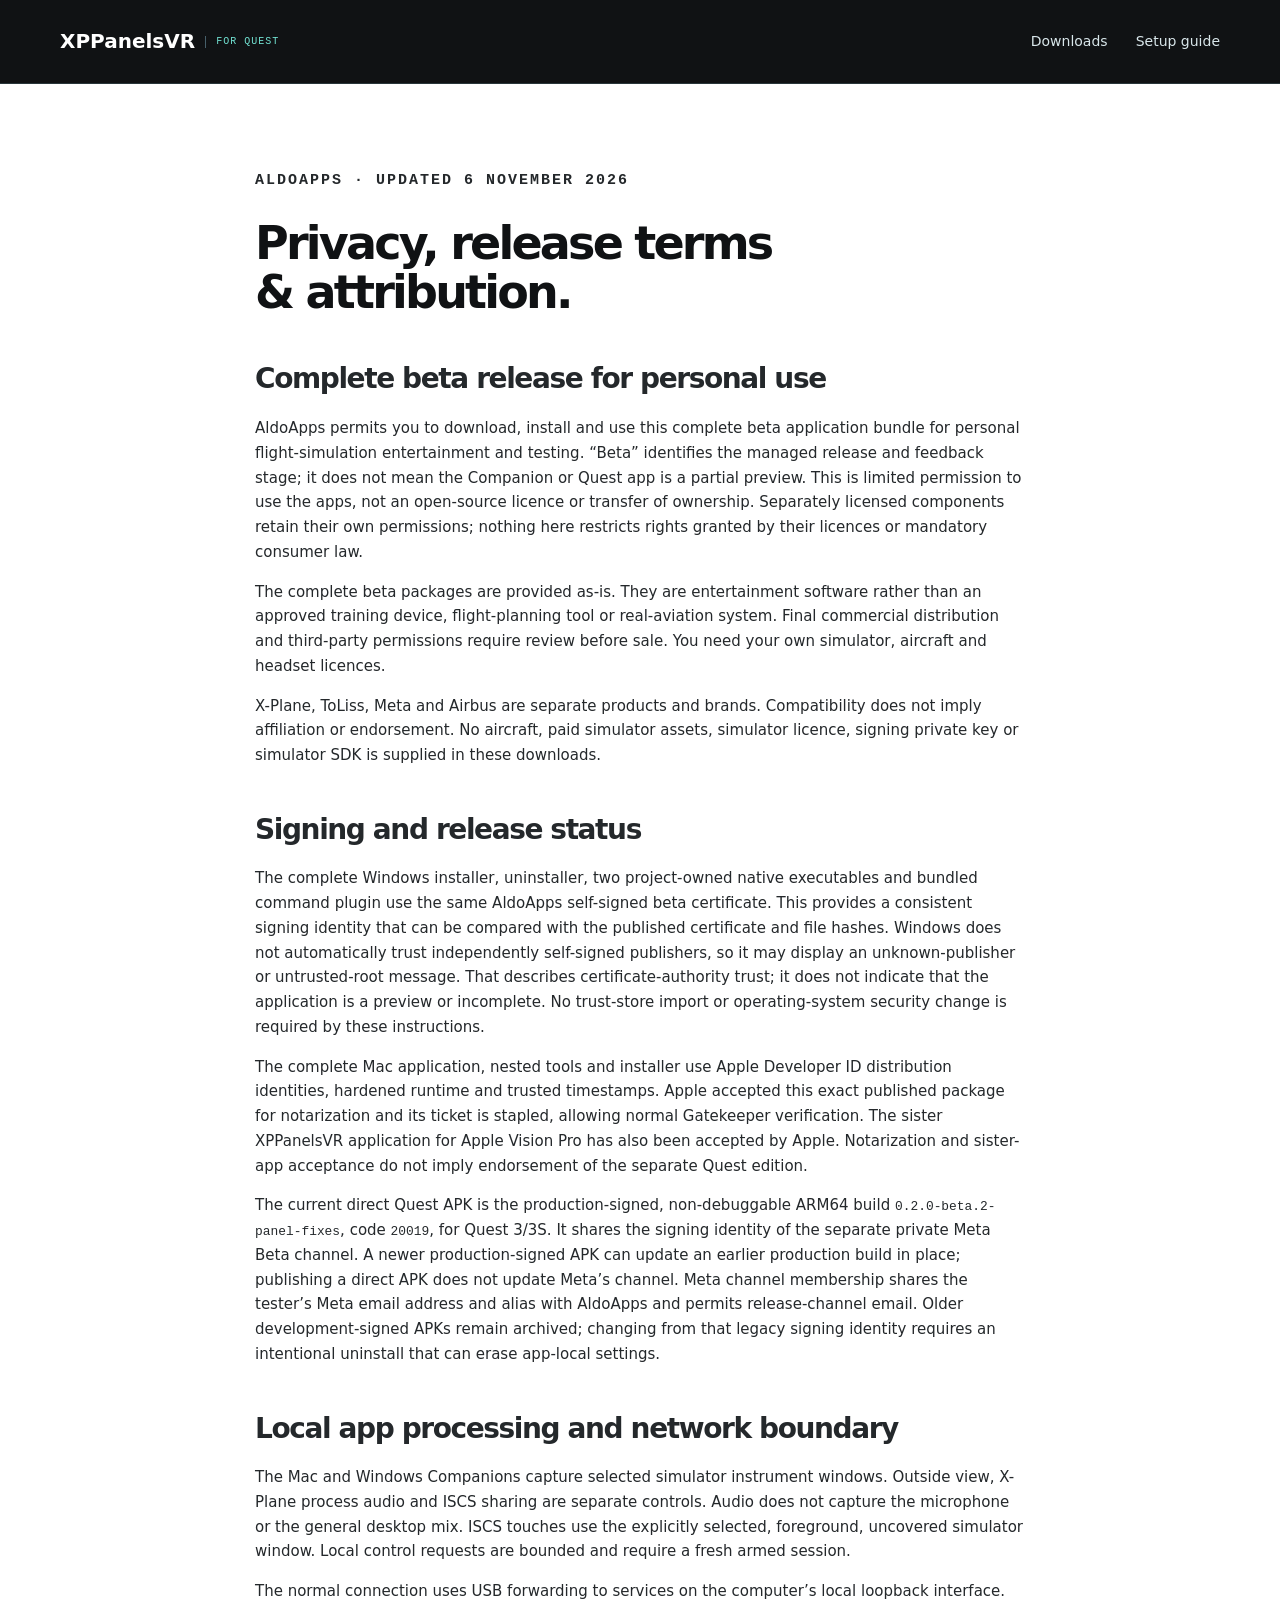
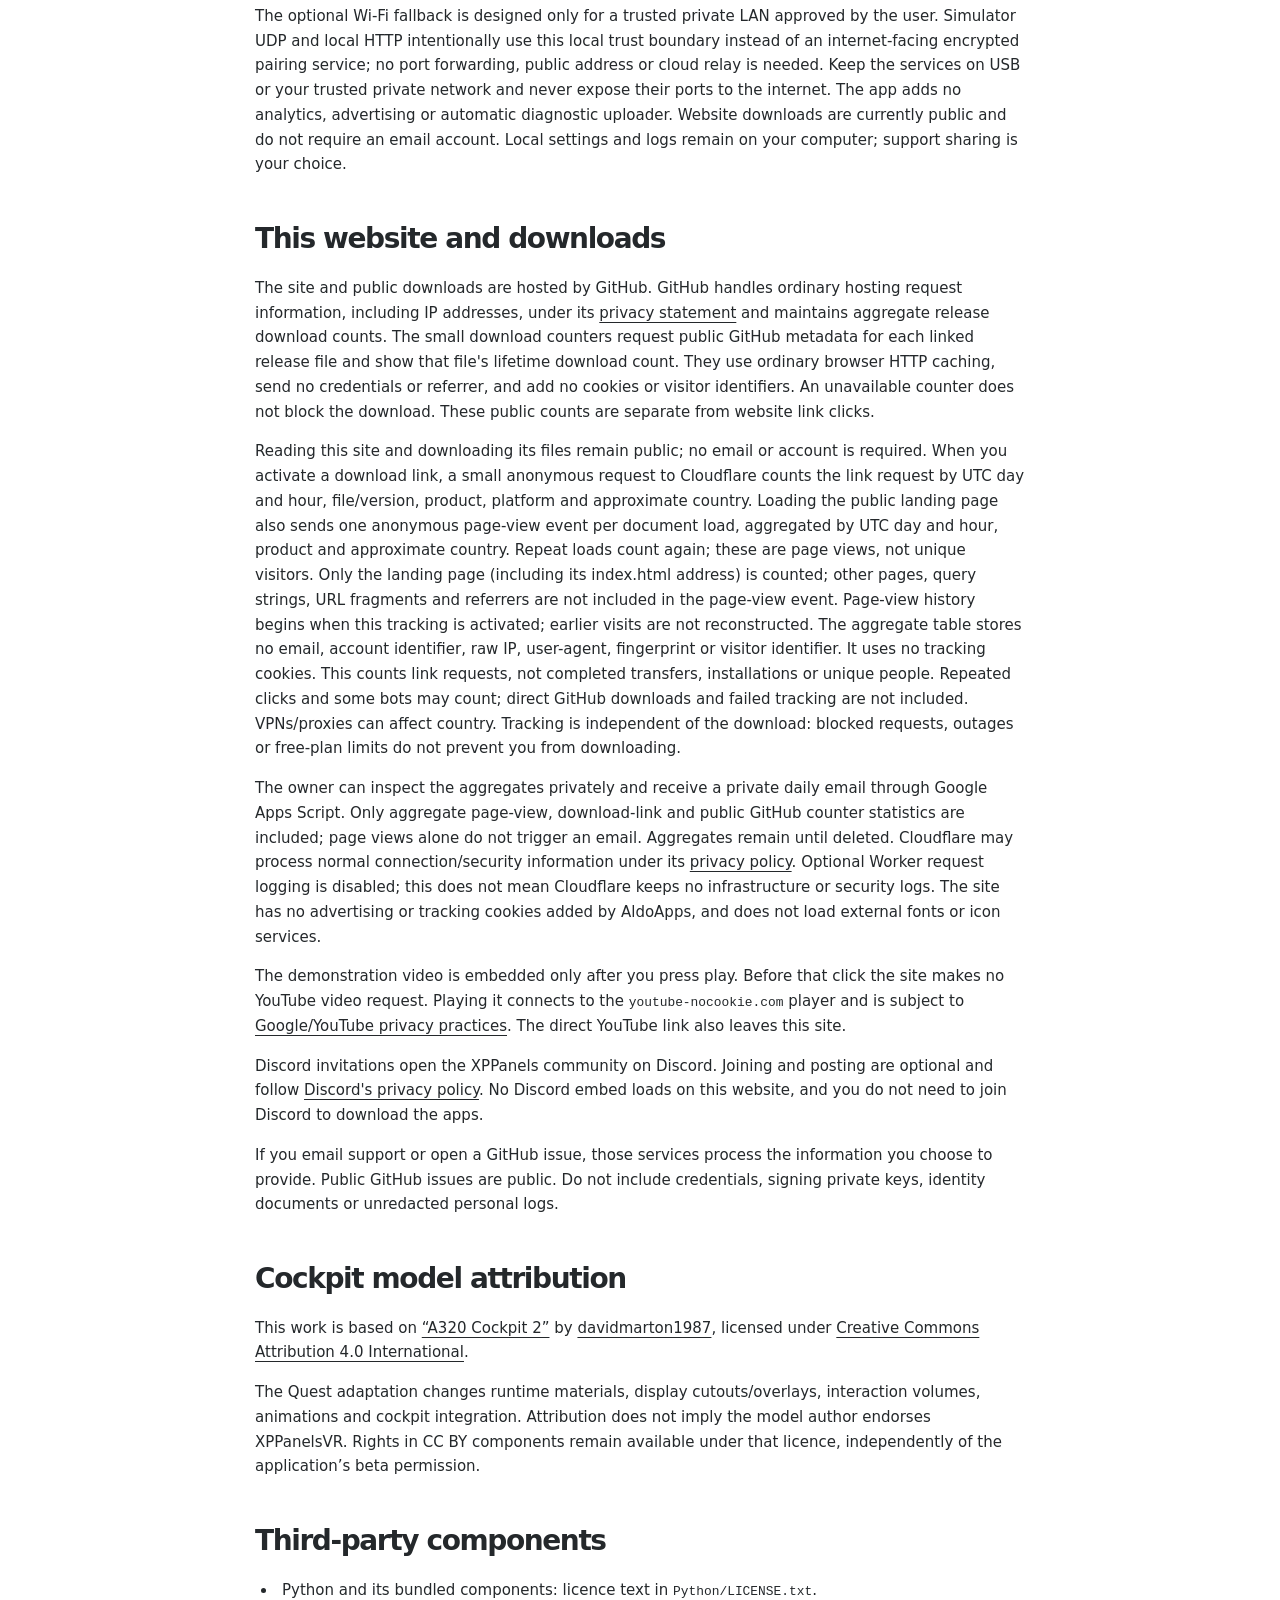
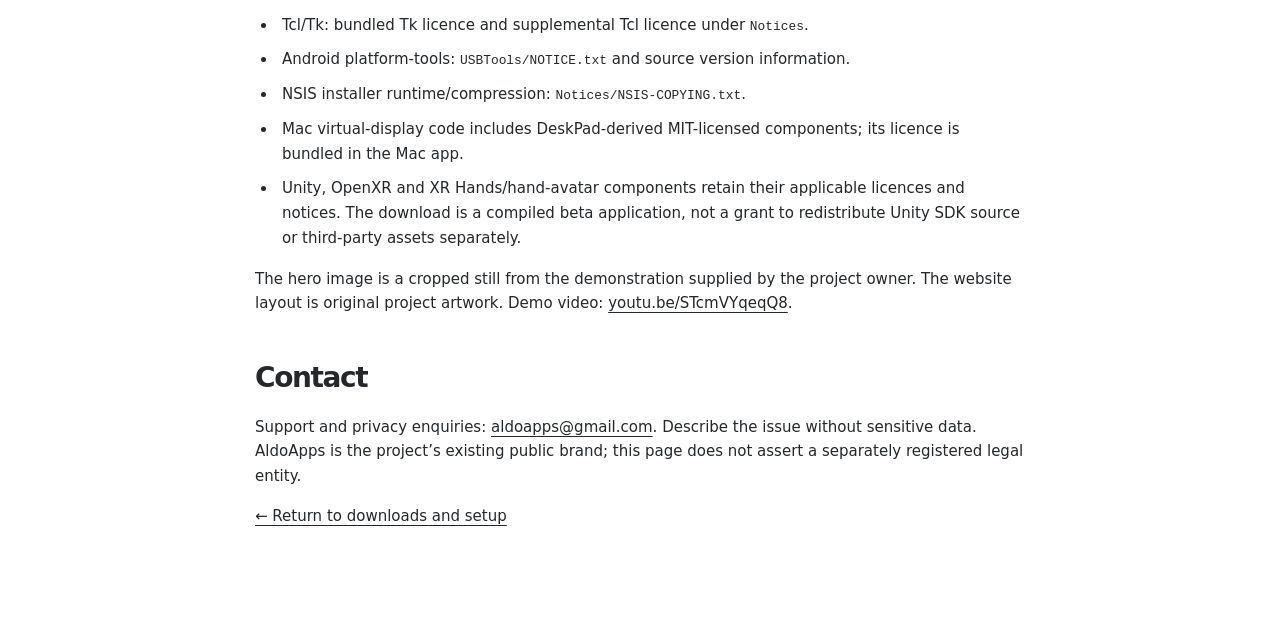
==== commit e08e8142: "Restore subtle lifetime download counts for each linked package" ====
--- a/notices.html
+++ b/notices.html
@@ -2,7 +2,7 @@
 <h2>Complete beta release for personal use</h2><p>AldoApps permits you to download, install and use this complete beta application bundle for personal flight-simulation entertainment and testing. “Beta” identifies the managed release and feedback stage; it does not mean the Companion or Quest app is a partial preview. This is limited permission to use the apps, not an open-source licence or transfer of ownership. Separately licensed components retain their own permissions; nothing here restricts rights granted by their licences or mandatory consumer law.</p><p>The complete beta packages are provided as-is. They are entertainment software rather than an approved training device, flight-planning tool or real-aviation system. Final commercial distribution and third-party permissions require review before sale. You need your own simulator, aircraft and headset licences.</p><p>X-Plane, ToLiss, Meta and Airbus are separate products and brands. Compatibility does not imply affiliation or endorsement. No aircraft, paid simulator assets, simulator licence, signing private key or simulator SDK is supplied in these downloads.</p>
 <h2>Signing and release status</h2><p>The complete Windows installer, uninstaller, two project-owned native executables and bundled command plugin use the same AldoApps self-signed beta certificate. This provides a consistent signing identity that can be compared with the published certificate and file hashes. Windows does not automatically trust independently self-signed publishers, so it may display an unknown-publisher or untrusted-root message. That describes certificate-authority trust; it does not indicate that the application is a preview or incomplete. No trust-store import or operating-system security change is required by these instructions.</p><p>The complete Mac application, nested tools and installer use Apple Developer ID distribution identities, hardened runtime and trusted timestamps. Apple accepted this exact published package for notarization and its ticket is stapled, allowing normal Gatekeeper verification. The sister XPPanelsVR application for Apple Vision Pro has also been accepted by Apple. Notarization and sister-app acceptance do not imply endorsement of the separate Quest edition.</p><p>The current direct Quest APK is the production-signed, non-debuggable ARM64 build <code>0.2.0-beta.2-panel-fixes</code>, code <code>20019</code>, for Quest 3/3S. It shares the signing identity of the separate private Meta Beta channel. A newer production-signed APK can update an earlier production build in place; publishing a direct APK does not update Meta’s channel. Meta channel membership shares the tester’s Meta email address and alias with AldoApps and permits release-channel email. Older development-signed APKs remain archived; changing from that legacy signing identity requires an intentional uninstall that can erase app-local settings.</p>
 <h2>Local app processing and network boundary</h2><p>The Mac and Windows Companions capture selected simulator instrument windows. Outside view, X-Plane process audio and ISCS sharing are separate controls. Audio does not capture the microphone or the general desktop mix. ISCS touches use the explicitly selected, foreground, uncovered simulator window. Local control requests are bounded and require a fresh armed session.</p><p>The normal connection uses USB forwarding to services on the computer’s local loopback interface. The optional Wi-Fi fallback is designed only for a trusted private LAN approved by the user. Simulator UDP and local HTTP intentionally use this local trust boundary instead of an internet-facing encrypted pairing service; no port forwarding, public address or cloud relay is needed. Keep the services on USB or your trusted private network and never expose their ports to the internet. The app adds no analytics, advertising or automatic diagnostic uploader. Website downloads are currently public and do not require an email account. Local settings and logs remain on your computer; support sharing is your choice.</p>
-<h2>This website and downloads</h2><p>The site and public downloads are hosted by GitHub. GitHub handles ordinary hosting request information, including IP addresses, under its <a href="https://docs.github.com/en/site-policy/privacy-policies/github-general-privacy-statement">privacy statement</a> and maintains aggregate release download counts.</p><p>Reading this site and downloading its files remain public; no email or account is required. When you activate a download link, a small anonymous request to Cloudflare counts the link request by UTC day and hour, file/version, product, platform and approximate country. Loading the public landing page also sends one anonymous page-view event per document load, aggregated by UTC day and hour, product and approximate country. Repeat loads count again; these are page views, not unique visitors. Only the landing page (including its index.html address) is counted; other pages, query strings, URL fragments and referrers are not included in the page-view event. Page-view history begins when this tracking is activated; earlier visits are not reconstructed. The aggregate table stores no email, account identifier, raw IP, user-agent, fingerprint or visitor identifier. It uses no tracking cookies. This counts link requests, not completed transfers, installations or unique people. Repeated clicks and some bots may count; direct GitHub downloads and failed tracking are not included. VPNs/proxies can affect country. Tracking is independent of the download: blocked requests, outages or free-plan limits do not prevent you from downloading.</p><p>The owner can inspect the aggregates privately and receive a private daily email through Google Apps Script. Only aggregate page-view, download-link and public GitHub counter statistics are included; page views alone do not trigger an email. Aggregates remain until deleted. Cloudflare may process normal connection/security information under its <a href="https://www.cloudflare.com/privacypolicy/">privacy policy</a>. Optional Worker request logging is disabled; this does not mean Cloudflare keeps no infrastructure or security logs. The site has no advertising or tracking cookies added by AldoApps, and does not load external fonts or icon services.</p><p>The demonstration video is embedded only after you press play. Before that click the site makes no YouTube video request. Playing it connects to the <code>youtube-nocookie.com</code> player and is subject to <a href="https://policies.google.com/privacy">Google/YouTube privacy practices</a>. The direct YouTube link also leaves this site.</p><p>Discord invitations open the XPPanels community on Discord. Joining and posting are optional and follow <a href="https://discord.com/privacy">Discord's privacy policy</a>. No Discord embed loads on this website, and you do not need to join Discord to download the apps.</p><p>If you email support or open a GitHub issue, those services process the information you choose to provide. Public GitHub issues are public. Do not include credentials, signing private keys, identity documents or unredacted personal logs.</p>
+<h2>This website and downloads</h2><p>The site and public downloads are hosted by GitHub. GitHub handles ordinary hosting request information, including IP addresses, under its <a href="https://docs.github.com/en/site-policy/privacy-policies/github-general-privacy-statement">privacy statement</a> and maintains aggregate release download counts. The small download counters request public GitHub metadata for each linked release file and show that file's lifetime download count. They use ordinary browser HTTP caching, send no credentials or referrer, and add no cookies or visitor identifiers. An unavailable counter does not block the download. These public counts are separate from website link clicks.</p><p>Reading this site and downloading its files remain public; no email or account is required. When you activate a download link, a small anonymous request to Cloudflare counts the link request by UTC day and hour, file/version, product, platform and approximate country. Loading the public landing page also sends one anonymous page-view event per document load, aggregated by UTC day and hour, product and approximate country. Repeat loads count again; these are page views, not unique visitors. Only the landing page (including its index.html address) is counted; other pages, query strings, URL fragments and referrers are not included in the page-view event. Page-view history begins when this tracking is activated; earlier visits are not reconstructed. The aggregate table stores no email, account identifier, raw IP, user-agent, fingerprint or visitor identifier. It uses no tracking cookies. This counts link requests, not completed transfers, installations or unique people. Repeated clicks and some bots may count; direct GitHub downloads and failed tracking are not included. VPNs/proxies can affect country. Tracking is independent of the download: blocked requests, outages or free-plan limits do not prevent you from downloading.</p><p>The owner can inspect the aggregates privately and receive a private daily email through Google Apps Script. Only aggregate page-view, download-link and public GitHub counter statistics are included; page views alone do not trigger an email. Aggregates remain until deleted. Cloudflare may process normal connection/security information under its <a href="https://www.cloudflare.com/privacypolicy/">privacy policy</a>. Optional Worker request logging is disabled; this does not mean Cloudflare keeps no infrastructure or security logs. The site has no advertising or tracking cookies added by AldoApps, and does not load external fonts or icon services.</p><p>The demonstration video is embedded only after you press play. Before that click the site makes no YouTube video request. Playing it connects to the <code>youtube-nocookie.com</code> player and is subject to <a href="https://policies.google.com/privacy">Google/YouTube privacy practices</a>. The direct YouTube link also leaves this site.</p><p>Discord invitations open the XPPanels community on Discord. Joining and posting are optional and follow <a href="https://discord.com/privacy">Discord's privacy policy</a>. No Discord embed loads on this website, and you do not need to join Discord to download the apps.</p><p>If you email support or open a GitHub issue, those services process the information you choose to provide. Public GitHub issues are public. Do not include credentials, signing private keys, identity documents or unredacted personal logs.</p>
 <h2>Cockpit model attribution</h2><p>This work is based on <a href="https://sketchfab.com/3d-models/a320-cockpit-2-5fb0c671a91042c1a9d8f2cf3e2df021">“A320 Cockpit 2”</a> by <a href="https://sketchfab.com/davidmarton1987">davidmarton1987</a>, licensed under <a href="https://creativecommons.org/licenses/by/4.0/">Creative Commons Attribution 4.0 International</a>.</p><p>The Quest adaptation changes runtime materials, display cutouts/overlays, interaction volumes, animations and cockpit integration. Attribution does not imply the model author endorses XPPanelsVR. Rights in CC BY components remain available under that licence, independently of the application’s beta permission.</p>
 <h2>Third-party components</h2><ul><li>Python and its bundled components: licence text in <code>Python/LICENSE.txt</code>.</li><li>Tcl/Tk: bundled Tk licence and supplemental Tcl licence under <code>Notices</code>.</li><li>Android platform-tools: <code>USBTools/NOTICE.txt</code> and source version information.</li><li>NSIS installer runtime/compression: <code>Notices/NSIS-COPYING.txt</code>.</li><li>Mac virtual-display code includes DeskPad-derived MIT-licensed components; its licence is bundled in the Mac app.</li><li>Unity, OpenXR and XR Hands/hand-avatar components retain their applicable licences and notices. The download is a compiled beta application, not a grant to redistribute Unity SDK source or third-party assets separately.</li></ul><p>The hero image is a cropped still from the demonstration supplied by the project owner. The website layout is original project artwork. Demo video: <a href="https://youtu.be/STcmVYqeqQ8">youtu.be/STcmVYqeqQ8</a>.</p>
 <h2>Contact</h2><p>Support and privacy enquiries: <a href="mailto:aldoapps@gmail.com">aldoapps@gmail.com</a>. Describe the issue without sensitive data. AldoApps is the project’s existing public brand; this page does not assert a separately registered legal entity.</p><p><a href="index.html">← Return to downloads and setup</a></p></main></body></html>
--- a/site.css
+++ b/site.css
@@ -109,3 +109,6 @@
 .hero .hero-note{margin:18px auto 0;text-align:center}
 .edition-note{max-width:1184px;margin:0 auto;padding:18px 24px;text-align:center;font-size:13px;line-height:1.6;color:#525e63;background:#fff}
 .edition-note a{color:#176c70;text-underline-offset:3px}
+
+/* Lifetime GitHub count for the individual package, beneath its compatibility notes. */
+.download-counter{display:block;margin-top:6px;min-height:1.7em;font-size:12px;line-height:1.7;font-weight:400;color:var(--muted);font-variant-numeric:tabular-nums}
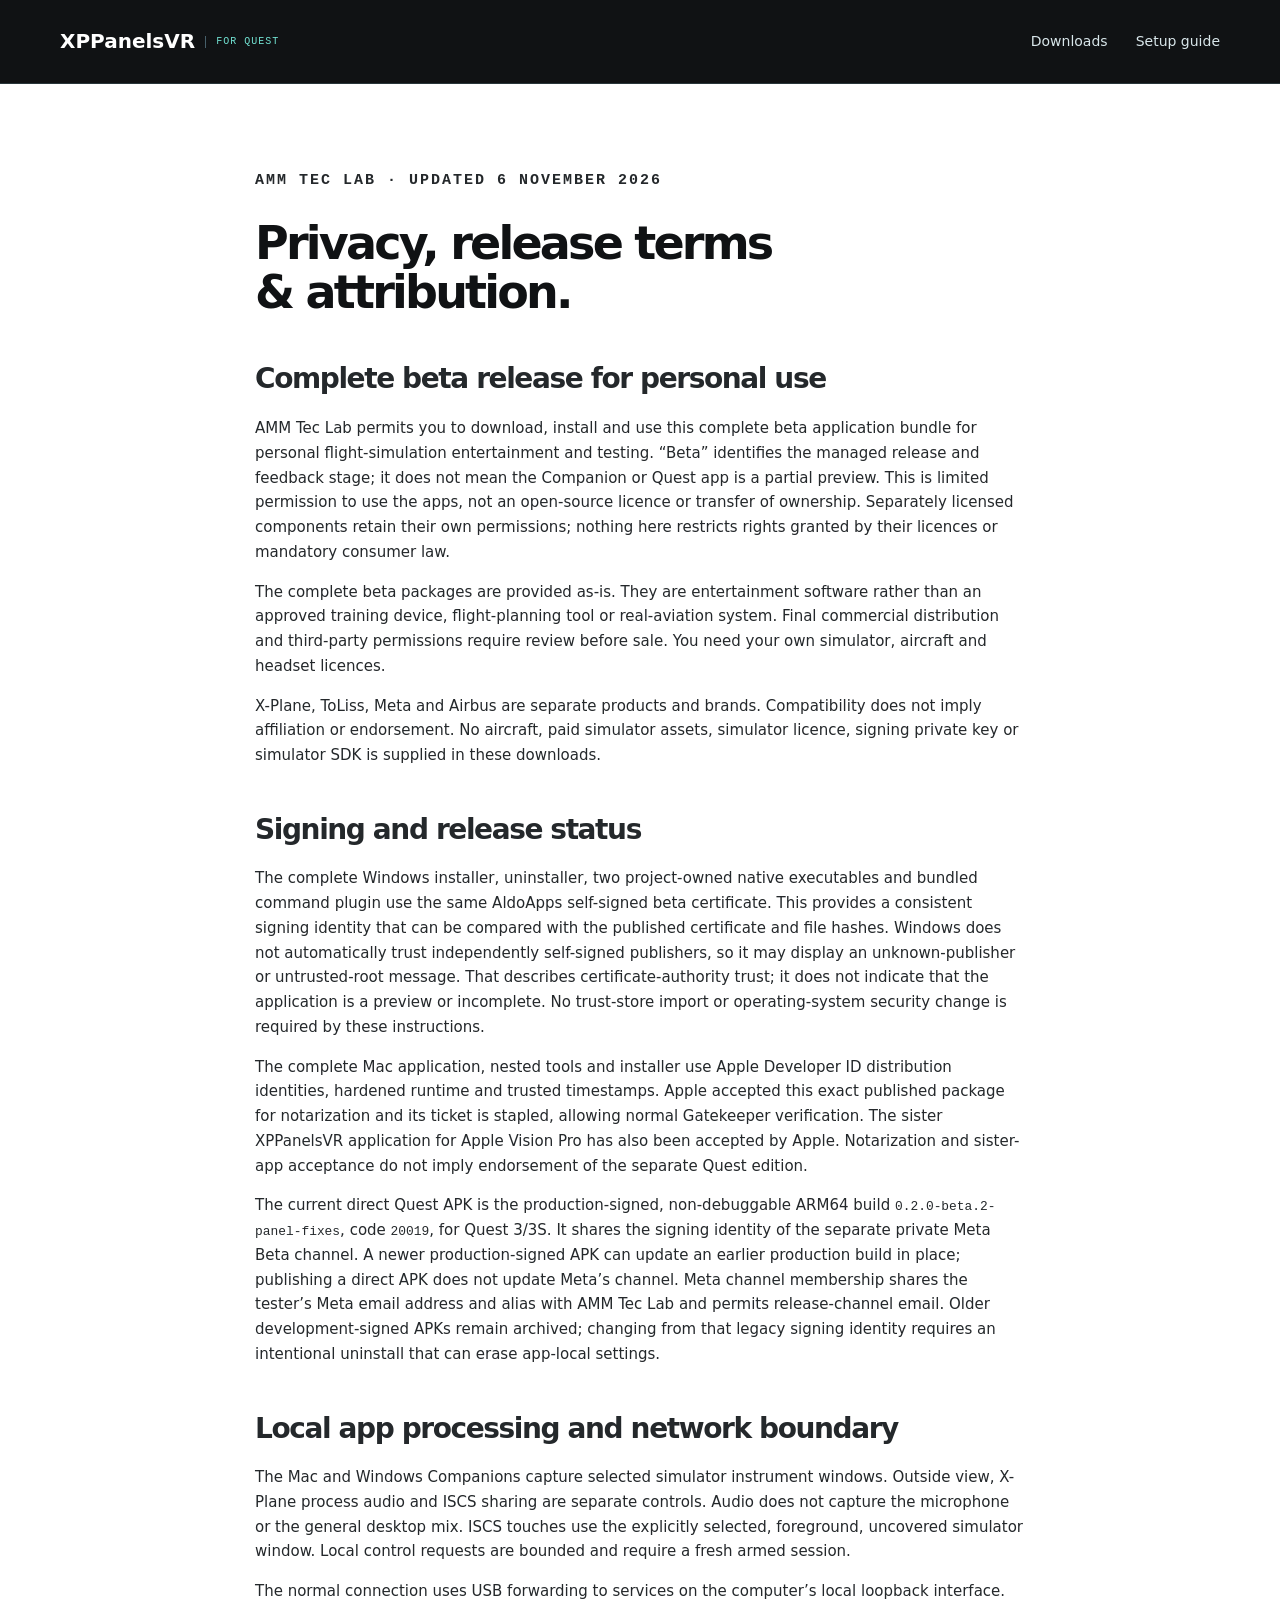
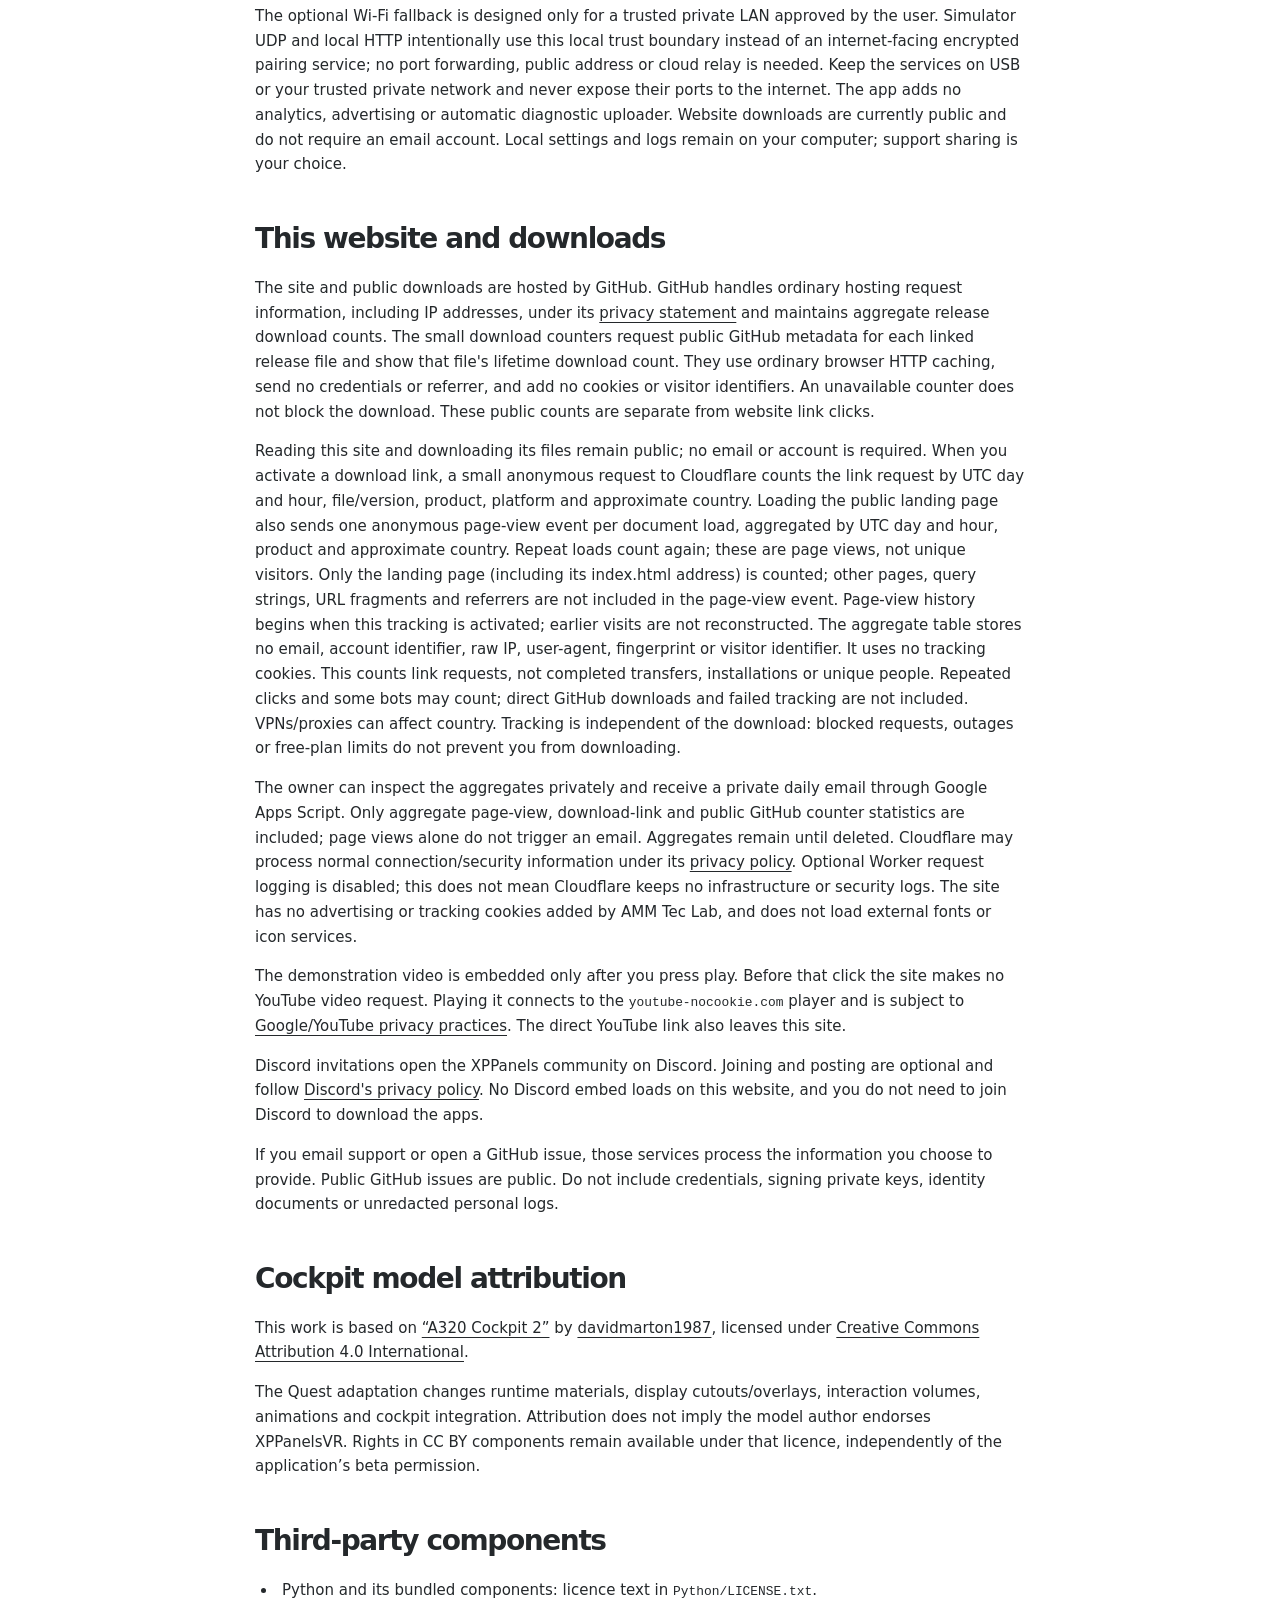
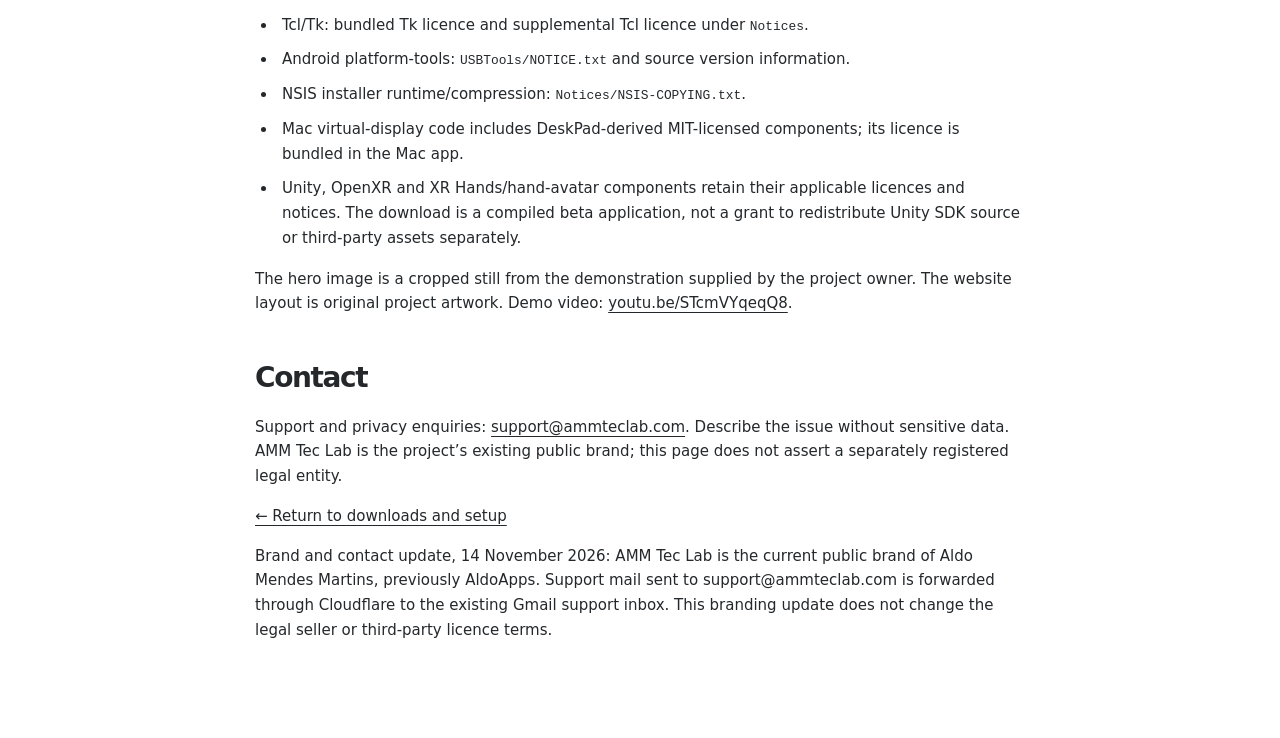
==== commit 99ae1c10: "Rebrand public contacts and website links to AMM Tec Lab" ====
--- a/notices.html
+++ b/notices.html
@@ -1,8 +1,8 @@
-<!doctype html><html lang="en"><head><meta charset="utf-8"><meta name="viewport" content="width=device-width,initial-scale=1"><title>Privacy, release terms &amp; attribution · XPPanelsVR for Quest</title><link rel="stylesheet" href="site.css?v=setup-20261015"><link rel="icon" href="assets/xppanelsvr-app-icon.png" type="image/png"></head><body><header class="nav"><a class="brand" href="index.html">XPPanelsVR <span>FOR QUEST</span></a><nav><a href="index.html#downloads">Downloads</a><a href="index.html#setup">Setup guide</a></nav></header><main class="legal wrap"><p class="eyebrow">ALDOAPPS · UPDATED 6 NOVEMBER 2026</p><h1>Privacy, release terms<br>&amp; attribution.</h1>
-<h2>Complete beta release for personal use</h2><p>AldoApps permits you to download, install and use this complete beta application bundle for personal flight-simulation entertainment and testing. “Beta” identifies the managed release and feedback stage; it does not mean the Companion or Quest app is a partial preview. This is limited permission to use the apps, not an open-source licence or transfer of ownership. Separately licensed components retain their own permissions; nothing here restricts rights granted by their licences or mandatory consumer law.</p><p>The complete beta packages are provided as-is. They are entertainment software rather than an approved training device, flight-planning tool or real-aviation system. Final commercial distribution and third-party permissions require review before sale. You need your own simulator, aircraft and headset licences.</p><p>X-Plane, ToLiss, Meta and Airbus are separate products and brands. Compatibility does not imply affiliation or endorsement. No aircraft, paid simulator assets, simulator licence, signing private key or simulator SDK is supplied in these downloads.</p>
-<h2>Signing and release status</h2><p>The complete Windows installer, uninstaller, two project-owned native executables and bundled command plugin use the same AldoApps self-signed beta certificate. This provides a consistent signing identity that can be compared with the published certificate and file hashes. Windows does not automatically trust independently self-signed publishers, so it may display an unknown-publisher or untrusted-root message. That describes certificate-authority trust; it does not indicate that the application is a preview or incomplete. No trust-store import or operating-system security change is required by these instructions.</p><p>The complete Mac application, nested tools and installer use Apple Developer ID distribution identities, hardened runtime and trusted timestamps. Apple accepted this exact published package for notarization and its ticket is stapled, allowing normal Gatekeeper verification. The sister XPPanelsVR application for Apple Vision Pro has also been accepted by Apple. Notarization and sister-app acceptance do not imply endorsement of the separate Quest edition.</p><p>The current direct Quest APK is the production-signed, non-debuggable ARM64 build <code>0.2.0-beta.2-panel-fixes</code>, code <code>20019</code>, for Quest 3/3S. It shares the signing identity of the separate private Meta Beta channel. A newer production-signed APK can update an earlier production build in place; publishing a direct APK does not update Meta’s channel. Meta channel membership shares the tester’s Meta email address and alias with AldoApps and permits release-channel email. Older development-signed APKs remain archived; changing from that legacy signing identity requires an intentional uninstall that can erase app-local settings.</p>
+<!doctype html><html lang="en"><head><meta charset="utf-8"><meta name="viewport" content="width=device-width,initial-scale=1"><title>Privacy, release terms &amp; attribution · XPPanelsVR for Quest</title><link rel="stylesheet" href="site.css?v=setup-20261015"><link rel="icon" href="assets/xppanelsvr-app-icon.png" type="image/png"></head><body><header class="nav"><a class="brand" href="index.html">XPPanelsVR <span>FOR QUEST</span></a><nav><a href="index.html#downloads">Downloads</a><a href="index.html#setup">Setup guide</a></nav></header><main class="legal wrap"><p class="eyebrow">AMM TEC LAB · UPDATED 6 NOVEMBER 2026</p><h1>Privacy, release terms<br>&amp; attribution.</h1>
+<h2>Complete beta release for personal use</h2><p>AMM Tec Lab permits you to download, install and use this complete beta application bundle for personal flight-simulation entertainment and testing. “Beta” identifies the managed release and feedback stage; it does not mean the Companion or Quest app is a partial preview. This is limited permission to use the apps, not an open-source licence or transfer of ownership. Separately licensed components retain their own permissions; nothing here restricts rights granted by their licences or mandatory consumer law.</p><p>The complete beta packages are provided as-is. They are entertainment software rather than an approved training device, flight-planning tool or real-aviation system. Final commercial distribution and third-party permissions require review before sale. You need your own simulator, aircraft and headset licences.</p><p>X-Plane, ToLiss, Meta and Airbus are separate products and brands. Compatibility does not imply affiliation or endorsement. No aircraft, paid simulator assets, simulator licence, signing private key or simulator SDK is supplied in these downloads.</p>
+<h2>Signing and release status</h2><p>The complete Windows installer, uninstaller, two project-owned native executables and bundled command plugin use the same AldoApps self-signed beta certificate. This provides a consistent signing identity that can be compared with the published certificate and file hashes. Windows does not automatically trust independently self-signed publishers, so it may display an unknown-publisher or untrusted-root message. That describes certificate-authority trust; it does not indicate that the application is a preview or incomplete. No trust-store import or operating-system security change is required by these instructions.</p><p>The complete Mac application, nested tools and installer use Apple Developer ID distribution identities, hardened runtime and trusted timestamps. Apple accepted this exact published package for notarization and its ticket is stapled, allowing normal Gatekeeper verification. The sister XPPanelsVR application for Apple Vision Pro has also been accepted by Apple. Notarization and sister-app acceptance do not imply endorsement of the separate Quest edition.</p><p>The current direct Quest APK is the production-signed, non-debuggable ARM64 build <code>0.2.0-beta.2-panel-fixes</code>, code <code>20019</code>, for Quest 3/3S. It shares the signing identity of the separate private Meta Beta channel. A newer production-signed APK can update an earlier production build in place; publishing a direct APK does not update Meta’s channel. Meta channel membership shares the tester’s Meta email address and alias with AMM Tec Lab and permits release-channel email. Older development-signed APKs remain archived; changing from that legacy signing identity requires an intentional uninstall that can erase app-local settings.</p>
 <h2>Local app processing and network boundary</h2><p>The Mac and Windows Companions capture selected simulator instrument windows. Outside view, X-Plane process audio and ISCS sharing are separate controls. Audio does not capture the microphone or the general desktop mix. ISCS touches use the explicitly selected, foreground, uncovered simulator window. Local control requests are bounded and require a fresh armed session.</p><p>The normal connection uses USB forwarding to services on the computer’s local loopback interface. The optional Wi-Fi fallback is designed only for a trusted private LAN approved by the user. Simulator UDP and local HTTP intentionally use this local trust boundary instead of an internet-facing encrypted pairing service; no port forwarding, public address or cloud relay is needed. Keep the services on USB or your trusted private network and never expose their ports to the internet. The app adds no analytics, advertising or automatic diagnostic uploader. Website downloads are currently public and do not require an email account. Local settings and logs remain on your computer; support sharing is your choice.</p>
-<h2>This website and downloads</h2><p>The site and public downloads are hosted by GitHub. GitHub handles ordinary hosting request information, including IP addresses, under its <a href="https://docs.github.com/en/site-policy/privacy-policies/github-general-privacy-statement">privacy statement</a> and maintains aggregate release download counts. The small download counters request public GitHub metadata for each linked release file and show that file's lifetime download count. They use ordinary browser HTTP caching, send no credentials or referrer, and add no cookies or visitor identifiers. An unavailable counter does not block the download. These public counts are separate from website link clicks.</p><p>Reading this site and downloading its files remain public; no email or account is required. When you activate a download link, a small anonymous request to Cloudflare counts the link request by UTC day and hour, file/version, product, platform and approximate country. Loading the public landing page also sends one anonymous page-view event per document load, aggregated by UTC day and hour, product and approximate country. Repeat loads count again; these are page views, not unique visitors. Only the landing page (including its index.html address) is counted; other pages, query strings, URL fragments and referrers are not included in the page-view event. Page-view history begins when this tracking is activated; earlier visits are not reconstructed. The aggregate table stores no email, account identifier, raw IP, user-agent, fingerprint or visitor identifier. It uses no tracking cookies. This counts link requests, not completed transfers, installations or unique people. Repeated clicks and some bots may count; direct GitHub downloads and failed tracking are not included. VPNs/proxies can affect country. Tracking is independent of the download: blocked requests, outages or free-plan limits do not prevent you from downloading.</p><p>The owner can inspect the aggregates privately and receive a private daily email through Google Apps Script. Only aggregate page-view, download-link and public GitHub counter statistics are included; page views alone do not trigger an email. Aggregates remain until deleted. Cloudflare may process normal connection/security information under its <a href="https://www.cloudflare.com/privacypolicy/">privacy policy</a>. Optional Worker request logging is disabled; this does not mean Cloudflare keeps no infrastructure or security logs. The site has no advertising or tracking cookies added by AldoApps, and does not load external fonts or icon services.</p><p>The demonstration video is embedded only after you press play. Before that click the site makes no YouTube video request. Playing it connects to the <code>youtube-nocookie.com</code> player and is subject to <a href="https://policies.google.com/privacy">Google/YouTube privacy practices</a>. The direct YouTube link also leaves this site.</p><p>Discord invitations open the XPPanels community on Discord. Joining and posting are optional and follow <a href="https://discord.com/privacy">Discord's privacy policy</a>. No Discord embed loads on this website, and you do not need to join Discord to download the apps.</p><p>If you email support or open a GitHub issue, those services process the information you choose to provide. Public GitHub issues are public. Do not include credentials, signing private keys, identity documents or unredacted personal logs.</p>
+<h2>This website and downloads</h2><p>The site and public downloads are hosted by GitHub. GitHub handles ordinary hosting request information, including IP addresses, under its <a href="https://docs.github.com/en/site-policy/privacy-policies/github-general-privacy-statement">privacy statement</a> and maintains aggregate release download counts. The small download counters request public GitHub metadata for each linked release file and show that file's lifetime download count. They use ordinary browser HTTP caching, send no credentials or referrer, and add no cookies or visitor identifiers. An unavailable counter does not block the download. These public counts are separate from website link clicks.</p><p>Reading this site and downloading its files remain public; no email or account is required. When you activate a download link, a small anonymous request to Cloudflare counts the link request by UTC day and hour, file/version, product, platform and approximate country. Loading the public landing page also sends one anonymous page-view event per document load, aggregated by UTC day and hour, product and approximate country. Repeat loads count again; these are page views, not unique visitors. Only the landing page (including its index.html address) is counted; other pages, query strings, URL fragments and referrers are not included in the page-view event. Page-view history begins when this tracking is activated; earlier visits are not reconstructed. The aggregate table stores no email, account identifier, raw IP, user-agent, fingerprint or visitor identifier. It uses no tracking cookies. This counts link requests, not completed transfers, installations or unique people. Repeated clicks and some bots may count; direct GitHub downloads and failed tracking are not included. VPNs/proxies can affect country. Tracking is independent of the download: blocked requests, outages or free-plan limits do not prevent you from downloading.</p><p>The owner can inspect the aggregates privately and receive a private daily email through Google Apps Script. Only aggregate page-view, download-link and public GitHub counter statistics are included; page views alone do not trigger an email. Aggregates remain until deleted. Cloudflare may process normal connection/security information under its <a href="https://www.cloudflare.com/privacypolicy/">privacy policy</a>. Optional Worker request logging is disabled; this does not mean Cloudflare keeps no infrastructure or security logs. The site has no advertising or tracking cookies added by AMM Tec Lab, and does not load external fonts or icon services.</p><p>The demonstration video is embedded only after you press play. Before that click the site makes no YouTube video request. Playing it connects to the <code>youtube-nocookie.com</code> player and is subject to <a href="https://policies.google.com/privacy">Google/YouTube privacy practices</a>. The direct YouTube link also leaves this site.</p><p>Discord invitations open the XPPanels community on Discord. Joining and posting are optional and follow <a href="https://discord.com/privacy">Discord's privacy policy</a>. No Discord embed loads on this website, and you do not need to join Discord to download the apps.</p><p>If you email support or open a GitHub issue, those services process the information you choose to provide. Public GitHub issues are public. Do not include credentials, signing private keys, identity documents or unredacted personal logs.</p>
 <h2>Cockpit model attribution</h2><p>This work is based on <a href="https://sketchfab.com/3d-models/a320-cockpit-2-5fb0c671a91042c1a9d8f2cf3e2df021">“A320 Cockpit 2”</a> by <a href="https://sketchfab.com/davidmarton1987">davidmarton1987</a>, licensed under <a href="https://creativecommons.org/licenses/by/4.0/">Creative Commons Attribution 4.0 International</a>.</p><p>The Quest adaptation changes runtime materials, display cutouts/overlays, interaction volumes, animations and cockpit integration. Attribution does not imply the model author endorses XPPanelsVR. Rights in CC BY components remain available under that licence, independently of the application’s beta permission.</p>
 <h2>Third-party components</h2><ul><li>Python and its bundled components: licence text in <code>Python/LICENSE.txt</code>.</li><li>Tcl/Tk: bundled Tk licence and supplemental Tcl licence under <code>Notices</code>.</li><li>Android platform-tools: <code>USBTools/NOTICE.txt</code> and source version information.</li><li>NSIS installer runtime/compression: <code>Notices/NSIS-COPYING.txt</code>.</li><li>Mac virtual-display code includes DeskPad-derived MIT-licensed components; its licence is bundled in the Mac app.</li><li>Unity, OpenXR and XR Hands/hand-avatar components retain their applicable licences and notices. The download is a compiled beta application, not a grant to redistribute Unity SDK source or third-party assets separately.</li></ul><p>The hero image is a cropped still from the demonstration supplied by the project owner. The website layout is original project artwork. Demo video: <a href="https://youtu.be/STcmVYqeqQ8">youtu.be/STcmVYqeqQ8</a>.</p>
-<h2>Contact</h2><p>Support and privacy enquiries: <a href="mailto:aldoapps@gmail.com">aldoapps@gmail.com</a>. Describe the issue without sensitive data. AldoApps is the project’s existing public brand; this page does not assert a separately registered legal entity.</p><p><a href="index.html">← Return to downloads and setup</a></p></main></body></html>
+<h2>Contact</h2><p>Support and privacy enquiries: <a href="mailto:support@ammteclab.com">support@ammteclab.com</a>. Describe the issue without sensitive data. AMM Tec Lab is the project’s existing public brand; this page does not assert a separately registered legal entity.</p><p><a href="index.html">← Return to downloads and setup</a></p><p>Brand and contact update, 14 November 2026: AMM Tec Lab is the current public brand of Aldo Mendes Martins, previously AldoApps. Support mail sent to support@ammteclab.com is forwarded through Cloudflare to the existing Gmail support inbox. This branding update does not change the legal seller or third-party licence terms.</p></main></body></html>
